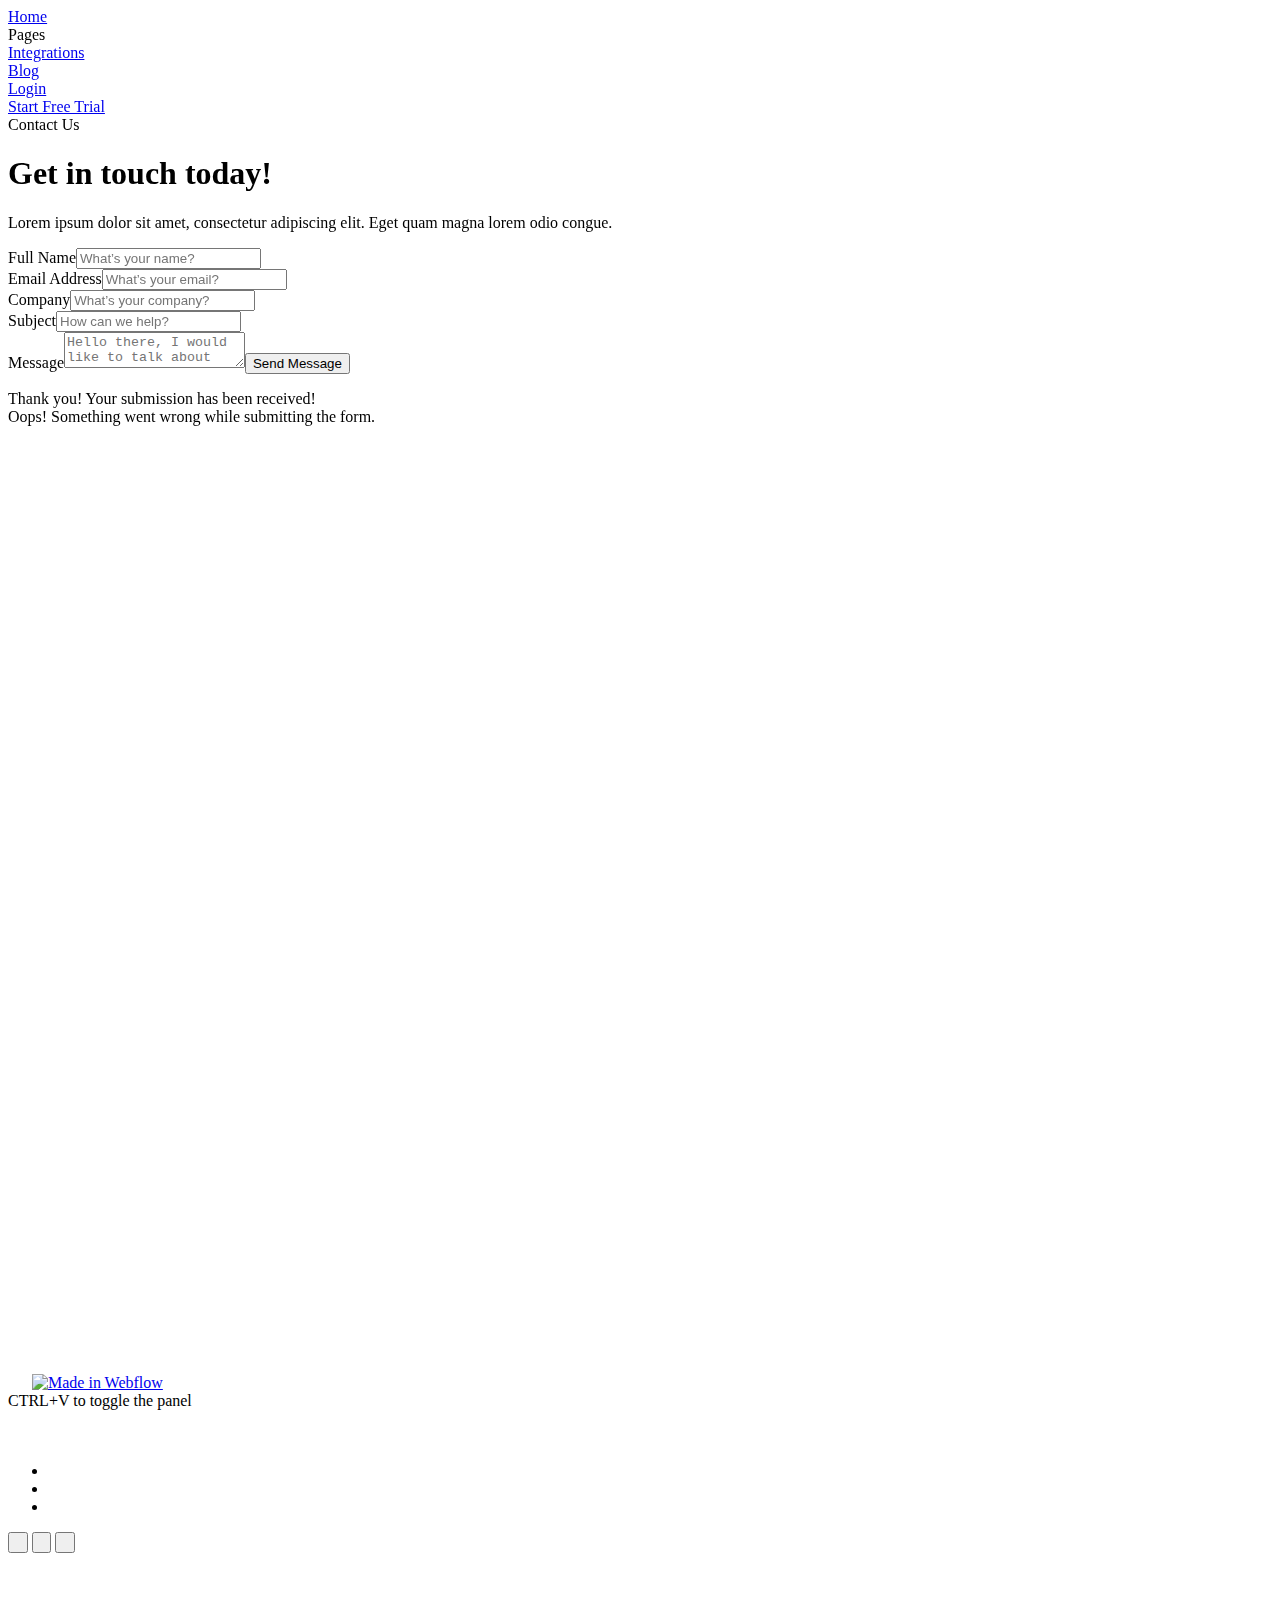
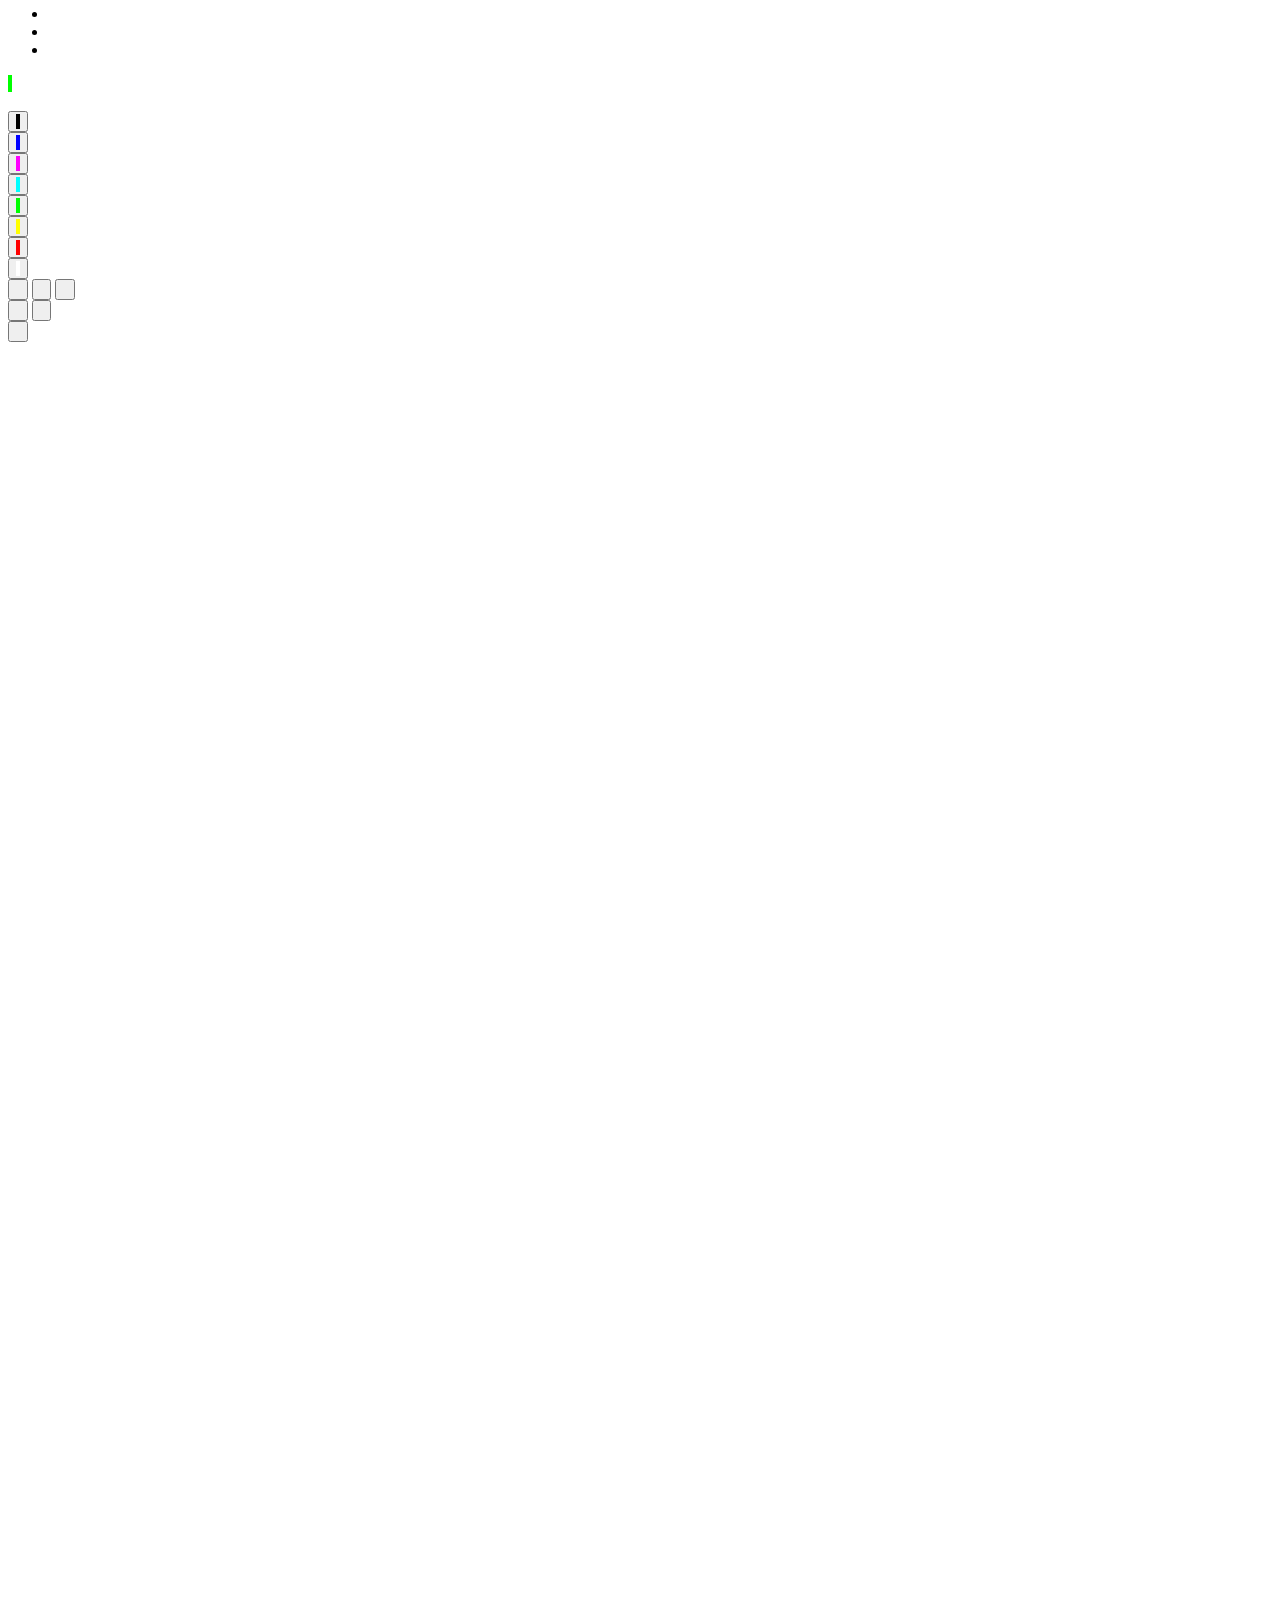
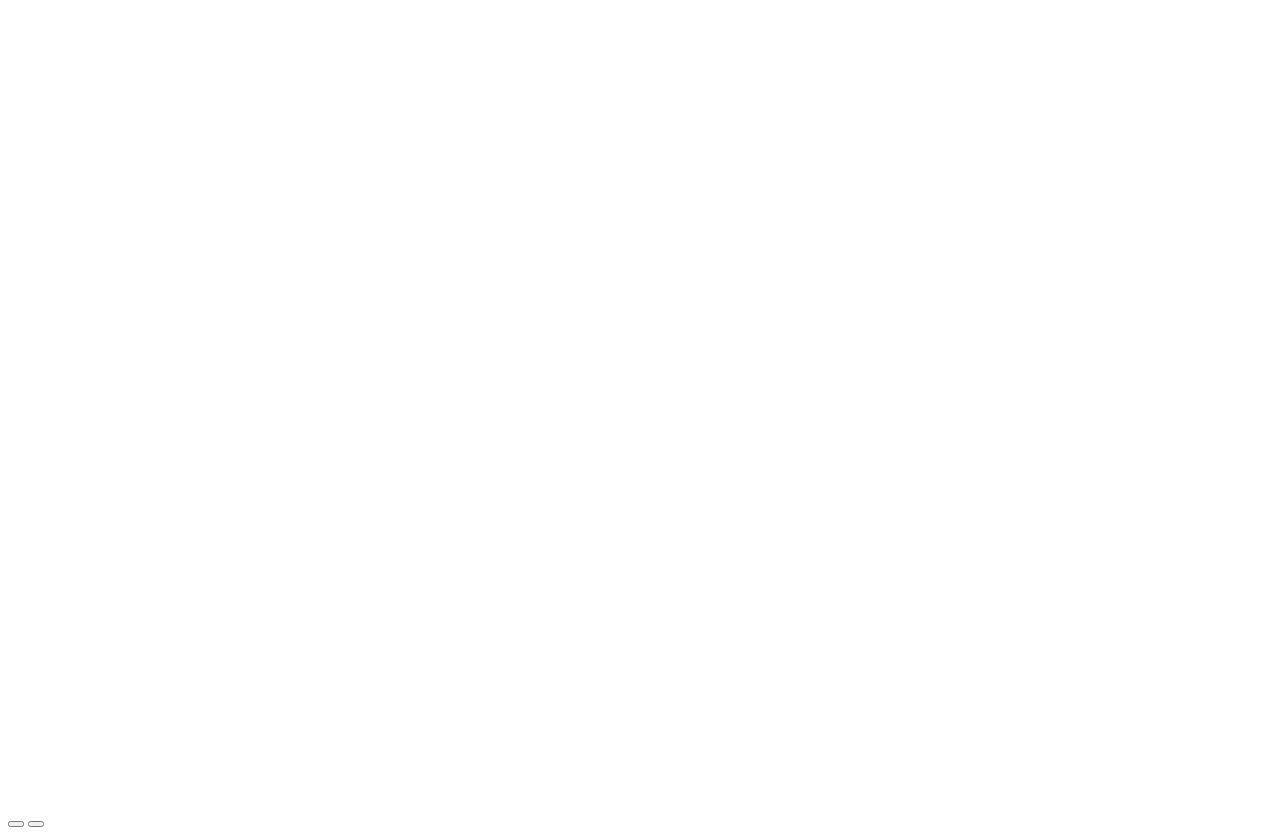
==== contact-us/index.html @ 1bd22afd "header" ====
<html data-wf-page="5ea0c696c6dcbc5d38d5459b" data-wf-site="5e5d826ae4a099004ef23f02" data-wf-status="1" class=" w-mod-js w-mod-ix">
    <head>
        <meta charset="utf-8">
        <title>Infrabase - Enterprise automation</title>
        <meta
            content="Discover Saasy, our Top Notch Webflow Template for SaaS companies and Tech Startups. Take your software company to the next level with a premium design Webflow Template."
            name="description">
        <meta
            content="https://uploads-ssl.webflow.com/5e5d826ae4a099004ef23f02/5e798cadc3821ad82a32e75a_Saasy%20Template%20-%20Featured%20Image.png"
            property="og:image">
        <meta
            content="https://uploads-ssl.webflow.com/5e5d826ae4a099004ef23f02/5e798cadc3821ad82a32e75a_Saasy%20Template%20-%20Featured%20Image.png"
            property="twitter:image">
        <meta content="width=device-width, initial-scale=1" name="viewport">
        <link href="https://uploads-ssl.webflow.com/5e5d826ae4a099004ef23f02/css/saasytemplate.webflow.e2930a70b.css"
            rel="stylesheet" type="text/css">
        <!--[if lt IE 9]><script src="https://cdnjs.cloudflare.com/ajax/libs/html5shiv/3.7.3/html5shiv.min.js" type="text/javascript"></script><![endif]-->
        <script
            type="text/javascript">!function (o, c) { var n = c.documentElement, t = " w-mod-"; n.className += t + "js", ("ontouchstart" in o || o.DocumentTouch && c instanceof DocumentTouch) && (n.className += t + "touch") }(window, document);</script>
        <link href="https://uploads-ssl.webflow.com/5e5d826ae4a099004ef23f02/5e669c6d254e796c9c20a554_sassy.png"
            rel="shortcut icon" type="image/x-icon">
        <link href="https://uploads-ssl.webflow.com/5e5d826ae4a099004ef23f02/5e669db04b0a8872fb58ca67_sassy.png"
            rel="apple-touch-icon">
    </head>
    <body class="nimbus-is-editor">
        <div class="page-wrapper">
            <div data-w-id="8200ee45-0078-7494-74e3-02a1881163f6" class="container-header-v2"
                style="opacity: 1; transform: translate3d(0px, 0px, 0px) scale3d(1, 1, 1) rotateX(0deg) rotateY(0deg) rotateZ(0deg) skew(0deg, 0deg); transform-style: preserve-3d;">
                <div data-collapse="medium" data-animation="default" data-duration="400"
                    data-w-id="8200ee45-0078-7494-74e3-02a1881163f7" role="banner" class="header w-nav">
                    <div class="w-layout-grid nav-grid"><a href="/" id="w-node-02a1881163f9-881163f6"
                            class="brand w-nav-brand"><img
                                src="https://uploads-ssl.webflow.com/5e5d826ae4a099004ef23f02/5e5ffe9c55adb957133d3426_saasy-logo.svg"
                                alt="" class="header-logo"></a>
                        <nav role="navigation" class="nav-menu-v2 w-nav-menu">
                            <div class="nav-left-links-v2"><a data-w-id="c605a1e2-8265-fc2e-e0df-b27dfb42f317" href="/"
                                    class="nav-link w-inline-block">
                                    <div>Home</div>
                                    <div class="underline-hover" style="width: 0%; opacity: 0;"></div>
                                </a>
                                <div data-hover="" data-delay="0" data-w-id="8200ee45-0078-7494-74e3-02a1881163ff"
                                    class="header-dropdown w-dropdown">
                                    <div class="header-dropdown-toggle w-dropdown-toggle" id="w-dropdown-toggle-0"
                                        aria-controls="w-dropdown-list-0" aria-haspopup="menu" aria-expanded="false"
                                        role="button" tabindex="0" style="outline: none;">
                                        <div>
                                            <div class="dropdown-text">Pages&nbsp;<span class="dropdown-icon"
                                                    style="transform: translate3d(0px, 0px, 0px) scale3d(1, 1, 1) rotateX(0deg) rotateY(0deg) rotateZ(0deg) skew(0deg, 0deg); transform-style: preserve-3d;"></span>
                                            </div>
                                            <div class="underline-hover" style="width: 0%; opacity: 0;"></div>
                                        </div>
                                    </div>
                                    <nav class="mega-menu-container w-dropdown-list" id="w-dropdown-list-0"
                                        aria-labelledby="w-dropdown-toggle-0" style="display: none; opacity: 0;">
                                        <div class="w-layout-grid mega-menu-grid">
                                            <div class="mega-menu-column-1">
                                                <h4 class="mega-menu-title">Pages</h4>
                                                <div class="mega-menu-wrapper">
                                                    <div class="mega-menu-links"><a href="/" class="mega-menu-link"
                                                            tabindex="0" style="outline: none;">Home v1</a><a
                                                            href="/home-v2" class="mega-menu-link" tabindex="0"
                                                            style="outline: none;">Home v2</a><a href="/about-us"
                                                            class="mega-menu-link" tabindex="0" style="outline: none;">About
                                                            Us</a><a href="/blog" class="mega-menu-link" tabindex="0"
                                                            style="outline: none;">Blog</a><a
                                                            href="https://saasytemplate.webflow.io/post/automate-reports-generation-with-saasy"
                                                            class="mega-menu-link" tabindex="0" style="outline: none;">Blog
                                                            Post</a></div>
                                                    <div class="mega-menu-links"><a href="/contact-us" aria-current="page"
                                                            class="mega-menu-link w--current" tabindex="0"
                                                            style="outline: none;">Contact</a><a href="/integrations"
                                                            class="mega-menu-link" tabindex="0"
                                                            style="outline: none;">Integrations</a><a
                                                            href="https://saasytemplate.webflow.io/integration/mailchimp"
                                                            class="mega-menu-link" tabindex="0"
                                                            style="outline: none;">Single Integration</a><a
                                                            href="https://saasytemplate.webflow.io/job/product-development-lead"
                                                            class="mega-menu-link" tabindex="0" style="outline: none;">Job
                                                            Post</a></div>
                                                </div>
                                            </div>
                                            <div class="mega-menu-column-2">
                                                <h4 class="mega-menu-title second">Utility Pages</h4>
                                                <div class="mega-menu-links"><a href="/styleguide" class="mega-menu-link"
                                                        tabindex="0" style="outline: none;">Styleguide</a><a
                                                        href="https://saasytemplate.webflow.io/404" class="mega-menu-link"
                                                        tabindex="0" style="outline: none;">404 Not Found</a><a
                                                        href="https://saasytemplate.webflow.io/401" class="mega-menu-link"
                                                        tabindex="0" style="outline: none;">Password Protected</a><a
                                                        href="/licenses" class="mega-menu-link" tabindex="0"
                                                        style="outline: none;">Licenses</a></div>
                                            </div>
                                        </div>
                                    </nav>
                                </div><a data-w-id="709615de-8094-5075-1591-95731de95024" href="/integrations"
                                    class="nav-link w-inline-block">
                                    <div>Integrations</div>
                                    <div class="underline-hover" style="width: 0%; opacity: 0;"></div>
                                </a><a data-w-id="6919f1c2-ddd0-7b06-91d1-17453c011d61" href="/blog"
                                    class="nav-link w-inline-block">
                                    <div>Blog</div>
                                    <div class="underline-hover" style="width: 0%; opacity: 0;"></div>
                                </a>
                            </div>
                            <div class="nav-right-buttons-v2"><a data-w-id="88250759-0409-8288-749a-b8b6fc9fd40e"
                                    href="https://saasytemplate.webflow.io/401" class="nav-link login w-inline-block">
                                    <div>Login</div>
                                    <div class="underline-hover" style="width: 0%; opacity: 0;"></div>
                                </a>
                                <div class="button-wrapper-v2"><a href="/contact-us" aria-current="page"
                                        class="primary-button hero w-button w--current">Start Free Trial</a></div>
                            </div>
                        </nav>
                        <div id="w-node-02a188116463-881163f6" class="menu-button w-nav-button">
                            <div class="menu-burger-icon">
                                <div class="menu-icon-top-line"></div>
                                <div class="menu-icon-middle-line"></div>
                                <div class="menu-icon-bottom-line"></div>
                            </div>
                        </div>
                    </div>
                    <div class="w-nav-overlay" data-wf-ignore=""></div>
                </div>
            </div>
            <div class="section single-pages contact-us">
                <div data-w-id="2396a93f-3938-27e4-bb5d-c4e6abb878cd"
                    style="opacity: 1; transform: translate3d(0px, 0px, 0px) scale3d(1, 1, 1) rotateX(0deg) rotateY(0deg) rotateZ(0deg) skew(0deg, 0deg); transform-style: preserve-3d;"
                    class="container-medium-600px text-align-center">
                    <div class="subtitle">Contact Us</div>
                    <h1 class="typography-size-2 mg-bottom-14px">Get in touch today!</h1>
                    <p>Lorem ipsum dolor sit amet, consectetur adipiscing elit. Eget quam magna lorem odio congue.</p>
                </div>
                <div class="container-medium-880px">
                    <div data-w-id="3e0a1f0b-419f-7319-714a-e1b202885e44"
                        style="opacity: 1; transform: translate3d(0px, 0px, 0px) scale3d(1, 1, 1) rotateX(0deg) rotateY(0deg) rotateZ(0deg) skew(0deg, 0deg); transform-style: preserve-3d;"
                        class="contact-us-form">
                        <div class="success-message-content w-form">
                            <form id="email-form" name="email-form" data-name="Email Form">
                                <div class="w-layout-grid contact-us-form-grid">
                                    <div class="form-input-wrapper"><label for="name" class="label">Full Name</label><input
                                            type="text" class="input mg-bottom-0px w-input" maxlength="256" name="name"
                                            data-name="Name" placeholder="What’s your name?" id="name" required=""></div>
                                    <div class="form-input-wrapper"><label for="email" class="label">Email
                                            Address</label><input type="email" class="input mg-bottom-0px w-input"
                                            maxlength="256" name="email" data-name="Email" placeholder="What’s your email?"
                                            id="email" required=""></div>
                                    <div class="form-input-wrapper"><label for="Company" class="label">Company</label><input
                                            type="text" class="input mg-bottom-0px w-input" maxlength="256" name="Company"
                                            data-name="Company" placeholder="What’s your company?" id="company"></div>
                                    <div class="form-input-wrapper"><label for="Topic-2" class="label">Subject</label><input
                                            type="text" class="input mg-bottom-0px w-input" maxlength="256" name="Topic"
                                            data-name="Topic" placeholder="How can we help?" id="topic"></div>
                                </div><label for="Message" class="label">Message</label><textarea
                                    placeholder="Hello there, I would like to talk about how to..." maxlength="5000"
                                    id="message" name="Message" data-name="Message"
                                    class="text-area w-input"></textarea><input type="submit" value="Send Message"
                                    data-wait="Please wait..." class="primary-button w-button">
                            </form>
                            <div class="success-message-content w-form-done"><img
                                    src="https://uploads-ssl.webflow.com/5e5d826ae4a099004ef23f02/5e9f7386b33181f2629cede2_newsletter-image-saasy-template.svg"
                                    alt="">
                                <div class="success-message-text">Thank you! Your submission has been received!</div>
                            </div>
                            <div class="error-message-content w-form-fail">
                                <div class="error-message-text">Oops! Something went wrong while submitting the form.</div>
                            </div>
                        </div>
                    </div>
                </div>
                <div data-w-id="cab66f88-0aba-7a42-9c11-b4651bc9a1a1" style="opacity: 0;"
                    class="container-small-550px text-align-center">
                    <h2 class="sidebar-title mg-bottom-8px">Want to reach out directly?</h2>
                    <p>Lorem ipsum dolor sit amet, consectetur adipiscing elit, sed do eiusmod tempor.</p>
                </div>
                <div class="container-medium-880px text-align-center">
                    <div class="w-layout-grid contact-us-box-grid">
                        <div data-w-id="02d55bb3-a663-df74-a3cc-1605bee346e7" style="opacity: 0;"><a
                                href="mailto:contact@saasy.com" class="contact-us-box w-inline-block">
                                <div class="contact-us-box-wrapper"><img
                                        src="https://uploads-ssl.webflow.com/5e5d826ae4a099004ef23f02/5ea0d26af1271e78431fe660_contact-us-icon-01-saasy-template.svg"
                                        alt="" class="contact-us-box-icon">
                                    <div class="contact-us-box-content">
                                        <div class="contact-us-box-title">Send us a email</div>
                                        <p>contact@saasy.com</p>
                                    </div>
                                </div>
                            </a></div>
                        <div data-w-id="14bce2c0-00c6-f0d9-3246-61e339461919" style="opacity: 0;"><a href="tel:4152012119"
                                class="contact-us-box w-inline-block">
                                <div class="contact-us-box-wrapper"><img
                                        src="https://uploads-ssl.webflow.com/5e5d826ae4a099004ef23f02/5ea0d2986a5493f15453e546_contact-us-icon-02-saasy-template.svg"
                                        alt="" class="contact-us-box-icon">
                                    <div class="contact-us-box-content">
                                        <div class="contact-us-box-title">Give us a call</div>
                                        <p>415-201-2119</p>
                                    </div>
                                </div>
                            </a></div>
                    </div>
                </div>
            </div>
            <footer id="footer" class="footer">
                <div class="container-large-1264px">
                    <div class="w-layout-grid footer-container">
                        <div data-w-id="fb7cf863-b8ef-546f-9773-e44f0b86e8f6" class="footer-column" style="opacity: 0;">
                            <h2 class="footer-heading">Pages</h2>
                            <div class="footer-menu-wrapper">
                                <ul role="list" class="list-menu w-list-unstyled">
                                    <li><a href="/" class="footer-link">Home v1</a></li>
                                    <li><a href="/home-v2" class="footer-link">Home v2</a></li>
                                    <li><a href="/about-us" class="footer-link">About Us</a></li>
                                    <li><a href="/blog" class="footer-link">Blog</a></li>
                                    <li><a href="https://saasytemplate.webflow.io/post/automate-reports-generation-with-saasy"
                                            class="footer-link">Blog Post</a></li>
                                </ul>
                                <ul role="list" class="list-menu w-list-unstyled">
                                    <li><a href="/contact-us" aria-current="page" class="footer-link w--current">Contact</a>
                                    </li>
                                    <li><a href="/integrations" class="footer-link">Integrations</a></li>
                                    <li><a href="https://saasytemplate.webflow.io/integration/mailchimp"
                                            class="footer-link">Single Integration</a></li>
                                    <li><a href="https://saasytemplate.webflow.io/job/product-development-lead"
                                            class="footer-link">Job Post</a></li>
                                </ul>
                            </div>
                        </div>
                        <div data-w-id="49572dba-614e-43be-fa30-ffa2ea4473ac" class="footer-column" style="opacity: 0;">
                            <h2 class="footer-heading">Utility Pages</h2>
                            <div class="footer-menu-wrapper">
                                <ul role="list" class="list-menu w-list-unstyled">
                                    <li><a href="https://saasytemplate.webflow.io/401" class="footer-link">Password
                                            Protected</a></li>
                                    <li><a href="https://saasytemplate.webflow.io/404" class="footer-link">404 Not Found</a>
                                    </li>
                                    <li><a href="/styleguide" class="footer-link">Style Guide</a></li>
                                    <li><a href="/licenses" class="footer-link">Licenses</a></li>
                                </ul>
                            </div>
                        </div>
                        <div data-w-id="b7989b40-73d5-2831-f46c-522d4cc35e6f" class="footer-column" style="opacity: 0;">
                            <h2 class="footer-heading">Contact</h2>
                            <div class="footer-menu-wrapper">
                                <ul role="list" class="w-list-unstyled">
                                    <li class="contact-list"><img
                                            src="https://uploads-ssl.webflow.com/5e5d826ae4a099004ef23f02/5e6677a37f289e0c10b1ed46_contact-icon-footer-saasy-template.svg"
                                            alt="" class="footer-icons"><a href="mailto:contact@saasy.com"
                                            class="footer-link">contact@saasy.com</a></li>
                                    <li class="contact-list"><img
                                            src="https://uploads-ssl.webflow.com/5e5d826ae4a099004ef23f02/5e6677a39703b419a4a001ad_phone-icon-footer-saasy-template.svg"
                                            alt="" class="footer-icons"><a href="tel:4152012194"
                                            class="footer-link">415-201-2194</a></li>
                                    <li class="contact-list"><img
                                            src="https://uploads-ssl.webflow.com/5e5d826ae4a099004ef23f02/5e667837f63b776243526b31_address-icon-footer-saasy-template.svg"
                                            alt="" class="footer-icons pin">
                                        <address class="address-wrapper">
                                            <div>3101 Park Blvd, Palo Alto, CA 94306, United States</div>
                                        </address>
                                    </li>
                                </ul>
                            </div>
                        </div>
                        <div data-w-id="a0d96c38-c419-a095-5919-71c11c72fb3f" class="footer-column" style="opacity: 0;">
                            <h2 class="footer-heading">Social Media</h2>
                            <p class="paragraph-sm-footer">Follow us to stay tuned about our latest features and releases
                            </p>
                            <div class="footer-menu-wrapper">
                                <ul role="list" class="w-list-unstyled">
                                    <li class="social-list"><img
                                            src="https://uploads-ssl.webflow.com/5e5d826ae4a099004ef23f02/5eaa40e6be49fe39bbf2a34c_facebook-icon-saasy.svg"
                                            alt="" class="footer-icons"><a href="https://facebook.com"
                                            class="footer-link">Facebook</a></li>
                                    <li class="social-list"><img
                                            src="https://uploads-ssl.webflow.com/5e5d826ae4a099004ef23f02/5eaa40e67ba12627f1867dff_twitter-icon-saasy.svg"
                                            alt="" class="footer-icons"><a href="https://twitter.com"
                                            class="footer-link">Twitter</a></li>
                                    <li class="social-list"><img
                                            src="https://uploads-ssl.webflow.com/5e5d826ae4a099004ef23f02/5eaa40e65bf2472b70688913_instagram-icon-saasy.svg"
                                            alt="" class="footer-icons"><a href="https://instagram.com"
                                            class="footer-link">Instagram</a></li>
                                    <li class="social-list"><img
                                            src="https://uploads-ssl.webflow.com/5e5d826ae4a099004ef23f02/5eaa40e728b2bec2717bb1e3_instagram-icon-saasy-1.svg"
                                            alt="" class="footer-icons"><a href="https://linkedin.com"
                                            class="footer-link">LinkedIn</a></li>
                                </ul>
                            </div>
                        </div>
                    </div>
                    <div class="line width-100"></div>
                    <div data-w-id="6d60b9f3-965f-eb37-27f8-8bddc2d19d09" class="footer-fine-print" style="opacity: 0;"><a
                            href="/" class="w-inline-block"><img
                                src="https://uploads-ssl.webflow.com/5e5d826ae4a099004ef23f02/5e5ffe9c55adb957133d3426_saasy-logo.svg"
                                alt="" class="logo-footer"></a>
                        <div data-w-id="1e5dc2a1-00b1-1806-e099-705743faad58" style="opacity: 0;">© Copyright 2020 Saasy -
                            Designed by <a href="https://brixtemplates.com/" class="paragraph-link">BRIX&nbsp;Templates</a>
                            - Powered by <a href="https://webflow.com/" class="paragraph-link">Webflow</a> - <a
                                href="/licenses">Licenses</a></div>
                    </div>
                </div>
            </footer>
        </div>
        <script src="https://d3e54v103j8qbb.cloudfront.net/js/jquery-3.4.1.min.220afd743d.js?site=5e5d826ae4a099004ef23f02"
            type="text/javascript" integrity="sha256-CSXorXvZcTkaix6Yvo6HppcZGetbYMGWSFlBw8HfCJo="
            crossorigin="anonymous"></script>
        <script src="https://uploads-ssl.webflow.com/5e5d826ae4a099004ef23f02/js/webflow.22d28d786.js"
            type="text/javascript"></script>
        <!--[if lte IE 9]><script src="//cdnjs.cloudflare.com/ajax/libs/placeholders/3.0.2/placeholders.min.js"></script><![endif]-->
        <a class="w-webflow-badge" href="https://webflow.com?utm_campaign=brandjs"><img
                src="https://d3e54v103j8qbb.cloudfront.net/img/webflow-badge-icon.f67cd735e3.svg" alt=""
                style="margin-right: 8px; width: 16px;"><img
                src="https://d1otoma47x30pg.cloudfront.net/img/webflow-badge-text.6faa6a38cd.svg" alt="Made in Webflow"></a>
        <div class="nsc-panel nsc-panel-compact nsc-hide">
            <div class="nsc-panel-move"></div>
            <div class="nsc-panel-tooltip">
                <div class="nsc-panel-tooltip-layout" layout="row" layout-align="start center">CTRL+V to toggle the panel
                </div>
            </div>

            <div class="nsc-panel-layout" flex="" layout="row" layout-align="start center">
                <div class="nsc-panel-groups" flex="" layout="row" layout-align="start start">

                    <!-- group -->
                    <div class="nsc-panel-group" flex="none" layout="row" layout-align="start start">
                        <div class="nsc-panel-button separated active">
                            <div class="nsc-panel-select" flex="" layout="row">
                                <div class="nsc-panel-text nsc-noselect" flex="" layout="row" layout-align="center center">
                                    <span class="nsc-icon nsc-icon-cursor-normal" data-i18n="videoPanelSimpleCursor"
                                        data-event="nimbus-editor-active-tools" data-event-param="cursorRing">&nbsp;</span>
                                </div>
                                <div class="nsc-panel-trigger">
                                    <span class="nsc-icon nsc-icon-arrow">&nbsp;</span>
                                </div>
                            </div>
                            <div class="nsc-panel-dropdown to-top">
                                <ul flex="" layout="row" layout-align="start center">
                                    <li class="nsc-panel-dropdown-icon" flex="" layout="row" layout-align="start center">
                                        <span class="nsc-icon nsc-icon-cursor-shade" data-i18n="videoPanelFocusMouse"
                                            data-event="nimbus-editor-active-tools"
                                            data-event-param="cursorShadow">&nbsp;</span>
                                    </li>
                                    <li class="nsc-panel-dropdown-icon" flex="" layout="row" layout-align="start center">
                                        <span class="nsc-icon nsc-icon-cursor-circle" data-i18n="videoPanelAnimatedCursor"
                                            data-event="nimbus-editor-active-tools"
                                            data-event-param="cursorRing">&nbsp;</span>
                                    </li>
                                    <!--<li class="nsc-panel-dropdown-icon " flex layout="row" layout-align="start center">-->
                                    <!--<span class="nsc-icon nsc-icon-cursor-tail"></span>-->
                                    <!--</li>-->
                                    <!--<li class="nsc-panel-dropdown-icon " flex layout="row" layout-align="start center">-->
                                    <!--<span class="nsc-icon nsc-icon-cursor-long"></span>-->
                                    <!--</li>-->
                                    <li class="nsc-panel-dropdown-icon" flex="" layout="row" layout-align="start center">
                                        <span class="nsc-icon nsc-icon-cursor-normal" data-i18n="videoPanelSimpleCursor"
                                            data-event="nimbus-editor-active-tools"
                                            data-event-param="cursorDefault">&nbsp;</span>
                                    </li>
                                    <!--<li class="nsc-panel-dropdown-icon" flex layout="row" layout-align="start center">-->
                                    <!--<span class="nsc-icon nsc-icon-cursor-none" data-event="nimbus-editor-active-tools" data-event-param="cursorNone"></span>-->
                                    <!--</li>-->
                                </ul>
                            </div>
                        </div>
                    </div>
                    <!-- /group -->

                    <!-- group -->
                    <div class="nsc-panel-group" flex="none" layout="row" layout-align="start start">
                        <button class="nsc-panel-button" type="button">
                            <span class="nsc-icon nsc-icon-pen" data-i18n="videoPanelPen"
                                data-event="nimbus-editor-active-tools" data-event-param="pen">&nbsp;</span>
                        </button>
                        <button class="nsc-panel-button" type="button">
                            <span class="nsc-icon nsc-icon-arrow-line" data-i18n="videoPanelArrow"
                                data-event="nimbus-editor-active-tools" data-event-param="arrow">&nbsp;</span>
                        </button>
                        <button class="nsc-panel-button" type="button">
                            <span class="nsc-icon nsc-icon-square" data-i18n="videoPanelSquare"
                                data-event="nimbus-editor-active-tools" data-event-param="square">&nbsp;</span>
                        </button>
                        <div class="nsc-panel-button separated">
                            <div class="nsc-panel-select" flex="" layout="row">
                                <div class="nsc-panel-text nsc-noselect" flex="" layout="row" layout-align="center center">
                                    <span class="nsc-icon nsc-icon-attention" data-i18n="videoPanelMark"
                                        data-event="nimbus-editor-active-tools" data-event-param="notifRed">&nbsp;</span>
                                </div>
                                <div class="nsc-panel-trigger">
                                    <span class="nsc-icon nsc-icon-arrow">&nbsp;</span>
                                </div>
                            </div>
                            <div class="nsc-panel-dropdown to-top">
                                <ul flex="" layout="row" layout-align="start center">
                                    <li class="nsc-panel-dropdown-icon" flex="" layout="row" layout-align="start center">
                                        <span class="nsc-icon nsc-icon-attention" data-i18n="videoPanelMark"
                                            data-event="nimbus-editor-active-tools"
                                            data-event-param="notifRed">&nbsp;</span>
                                    </li>
                                    <li class="nsc-panel-dropdown-icon" flex="" layout="row" layout-align="start center">
                                        <span class="nsc-icon nsc-icon-question" data-i18n="videoPanelQuestion"
                                            data-event="nimbus-editor-active-tools"
                                            data-event-param="notifBlue">&nbsp;</span>
                                    </li>
                                    <li class="nsc-panel-dropdown-icon" flex="" layout="row" layout-align="start center">
                                        <span class="nsc-icon nsc-icon-done" data-i18n="videoPanelCheckmark"
                                            data-event="nimbus-editor-active-tools"
                                            data-event-param="notifGreen">&nbsp;</span>
                                    </li>
                                </ul>
                            </div>
                        </div>
                        <div class="nsc-panel-button assembled">
                            <div class="nsc-panel-select" flex="" layout="row">
                                <div class="nsc-panel-text nsc-noselect" flex="" layout="row" layout-align="center center">
                                    <span class="nsc-icon nsc-icon-fill-none nsc-panel-icon-fill">
                                        <span class="nsc-panel-icon-fill-inner" id="nsc_panel_button_colors"
                                            style="background:#00FF00;" data-event="nimbus-editor-active-color"
                                            data-event-param="#00FF00">&nbsp;</span>
                                    </span>
                                </div>
                                <div class="nsc-panel-trigger">
                                    <span class="nsc-icon nsc-icon-arrow">&nbsp;</span>
                                </div>
                            </div>
                            <div class="nsc-panel-dropdown">
                                <div class="nsc-panel-drop-area">
                                    <div class="nsc-panel-colors">

                                        <!-- picked -->
                                        <div class="nsc-colors-picked">
                                            <div class="nsc-colors-picked-layout" flex="" layout="row"
                                                layout-align="start start" layout-wrap="">
                                                <div class="nsc-colors-picked-item">
                                                    <button class="nsc-colors-picked-button" type="button"
                                                        data-event="nimbus-editor-active-color" data-event-param="#000000">
                                                        <span class="nsc-colors-picked-button-inner"
                                                            style="background: #000000;">&nbsp;</span>
                                                    </button>
                                                </div>
                                                <div class="nsc-colors-picked-item">
                                                    <button class="nsc-colors-picked-button" type="button"
                                                        data-event="nimbus-editor-active-color" data-event-param="#0000FF">
                                                        <span class="nsc-colors-picked-button-inner"
                                                            style="background: #0000FF;">&nbsp;</span>
                                                    </button>
                                                </div>
                                                <div class="nsc-colors-picked-item">
                                                    <button class="nsc-colors-picked-button" type="button"
                                                        data-event="nimbus-editor-active-color" data-event-param="#FF00FF">
                                                        <span class="nsc-colors-picked-button-inner"
                                                            style="background: #FF00FF;">&nbsp;</span>
                                                    </button>
                                                </div>
                                                <div class="nsc-colors-picked-item">
                                                    <button class="nsc-colors-picked-button" type="button"
                                                        data-event="nimbus-editor-active-color" data-event-param="#00FFFF">
                                                        <span class="nsc-colors-picked-button-inner"
                                                            style="background: #00FFFF;">&nbsp;</span>
                                                    </button>
                                                </div>
                                                <div class="nsc-colors-picked-item">
                                                    <button class="nsc-colors-picked-button" type="button"
                                                        data-event="nimbus-editor-active-color" data-event-param="#00FF00">
                                                        <span class="nsc-colors-picked-button-inner"
                                                            style="background: #00FF00;">&nbsp;</span>
                                                    </button>
                                                </div>
                                                <div class="nsc-colors-picked-item">
                                                    <button class="nsc-colors-picked-button" type="button"
                                                        data-event="nimbus-editor-active-color" data-event-param="#FFFF00">
                                                        <span class="nsc-colors-picked-button-inner"
                                                            style="background: #FFFF00;">&nbsp;</span>
                                                    </button>
                                                </div>
                                                <div class="nsc-colors-picked-item">
                                                    <button class="nsc-colors-picked-button" type="button"
                                                        data-event="nimbus-editor-active-color" data-event-param="#FF0000">
                                                        <span class="nsc-colors-picked-button-inner"
                                                            style="background: #FF0000;">&nbsp;</span>
                                                    </button>
                                                </div>
                                                <div class="nsc-colors-picked-item">
                                                    <button class="nsc-colors-picked-button" type="button"
                                                        data-event="nimbus-editor-active-color" data-event-param="#FFFFFF">
                                                        <span class="nsc-colors-picked-button-inner"
                                                            style="background: #FFFFFF;">&nbsp;</span>
                                                    </button>
                                                </div>
                                                <!--<div class="nsc-colors-picked-item">-->
                                                <!--<button class="nsc-colors-picked-button custom" type="button"> -->
                                                <!--<i class="nsc-icon ic-color-custom"></i> -->
                                                <!--</button>-->
                                                <!--</div>-->
                                            </div>
                                        </div>
                                        <!-- /picked -->
                                    </div>
                                </div>
                            </div>
                        </div>
                    </div>
                    <!-- /group -->

                    <!-- group -->
                    <div class="nsc-panel-group" flex="none" layout="row" layout-align="start start">
                        <button class="nsc-panel-button nsc-hide" type="button">
                            <span class="nsc-icon nsc-icon-eraser" data-i18n="videoPanelClear"
                                data-event="nimbus-editor-active-tools" data-event-param="clear">&nbsp;</span>
                        </button>
                        <button class="nsc-panel-button" type="button">
                            <span class="nsc-icon nsc-icon-eraser-all" data-i18n="videoPanelClearAll"
                                data-event="nimbus-editor-active-tools" data-event-param="clearAll">&nbsp;</span>
                        </button>
                        <button class="nsc-panel-button" type="button">
                            <span class="nsc-icon nsc-icon-webcam" data-i18n="videoPanelCamera"
                                id="nimbus_web_camera_toggle">&nbsp;</span>
                        </button>
                    </div>
                    <!-- /group -->
                </div>

                <div class="nsc-panel-actions" flex="none" layout="row" layout-align="start center">
                    <button class="nsc-panel-button big" type="button" id="nsc_panel_button_play" style="display: none;">
                        <span class="nsc-icon nsc-icon-play">&nbsp;</span>
                    </button>
                    <button class="nsc-panel-button big" type="button" id="nsc_panel_button_pause">
                        <span class="nsc-icon nsc-icon-pause">&nbsp;</span>
                    </button>
                    <button class="nsc-panel-button big" type="button" id="nsc_panel_button_stop">
                        <span class="nsc-icon nsc-icon-stop">&nbsp;</span>
                    </button>
                </div>

                <!-- panel togglers -->
                <div class="nsc-panel-togglers" layout="row" layout-align="start center" flex="none">
                    <button class="nsc-panel-toggle-button" type="button">
                        <span class="nsc-icon nsc-icon-panel-close" data-i18n="videoPanelHideShowPanel">&nbsp;</span>
                    </button>
                </div>
                <!-- /panel togglers -->

            </div>
        </div>
        <div class="nsc-video-editor nsc-hide events" style="width: 1263px; height: 2068px;"><canvas width="1263"
                height="2068"
                style="width: 1263px; height: 2068px; position: absolute; top: 0px; left: 0px; z-index: 0;"></canvas><canvas
                width="1263" height="2068"
                style="width: 1263px; height: 2068px; position: absolute; top: 0px; left: 0px; z-index: 1;"></canvas><canvas
                width="1263" height="2068"
                style="width: 1263px; height: 2068px; position: absolute; top: 0px; left: 0px; z-index: 2;"></canvas></div>
        <div class="nsc-content-camera nsc-hide">
            <div class="nsc-content-camera-buttons" flex="none" layout="row" layout-align="start start">
                <button class="nsc-content-camera-button" type="button" id="nsc_video_camera_collapse"
                    style="display: none">
                    <span class="nsc-icon nsc-icon-panel-collapse"></span>
                </button>
                <button class="nsc-content-camera-button" type="button" id="nsc_video_camera_expand">
                    <span class="nsc-icon nsc-icon-panel-expand"></span>
                </button>
                <button class="nsc-content-camera-button" type="button" id="nsc_video_camera_close">
                    <span class="nsc-icon nsc-icon-panel-close"></span>
                </button>
            </div>
            <div class="nsc-content-camera-container">
                <div class="nsc-content-camera-shadow"></div>
            </div>
        </div>
    </body>
</html>
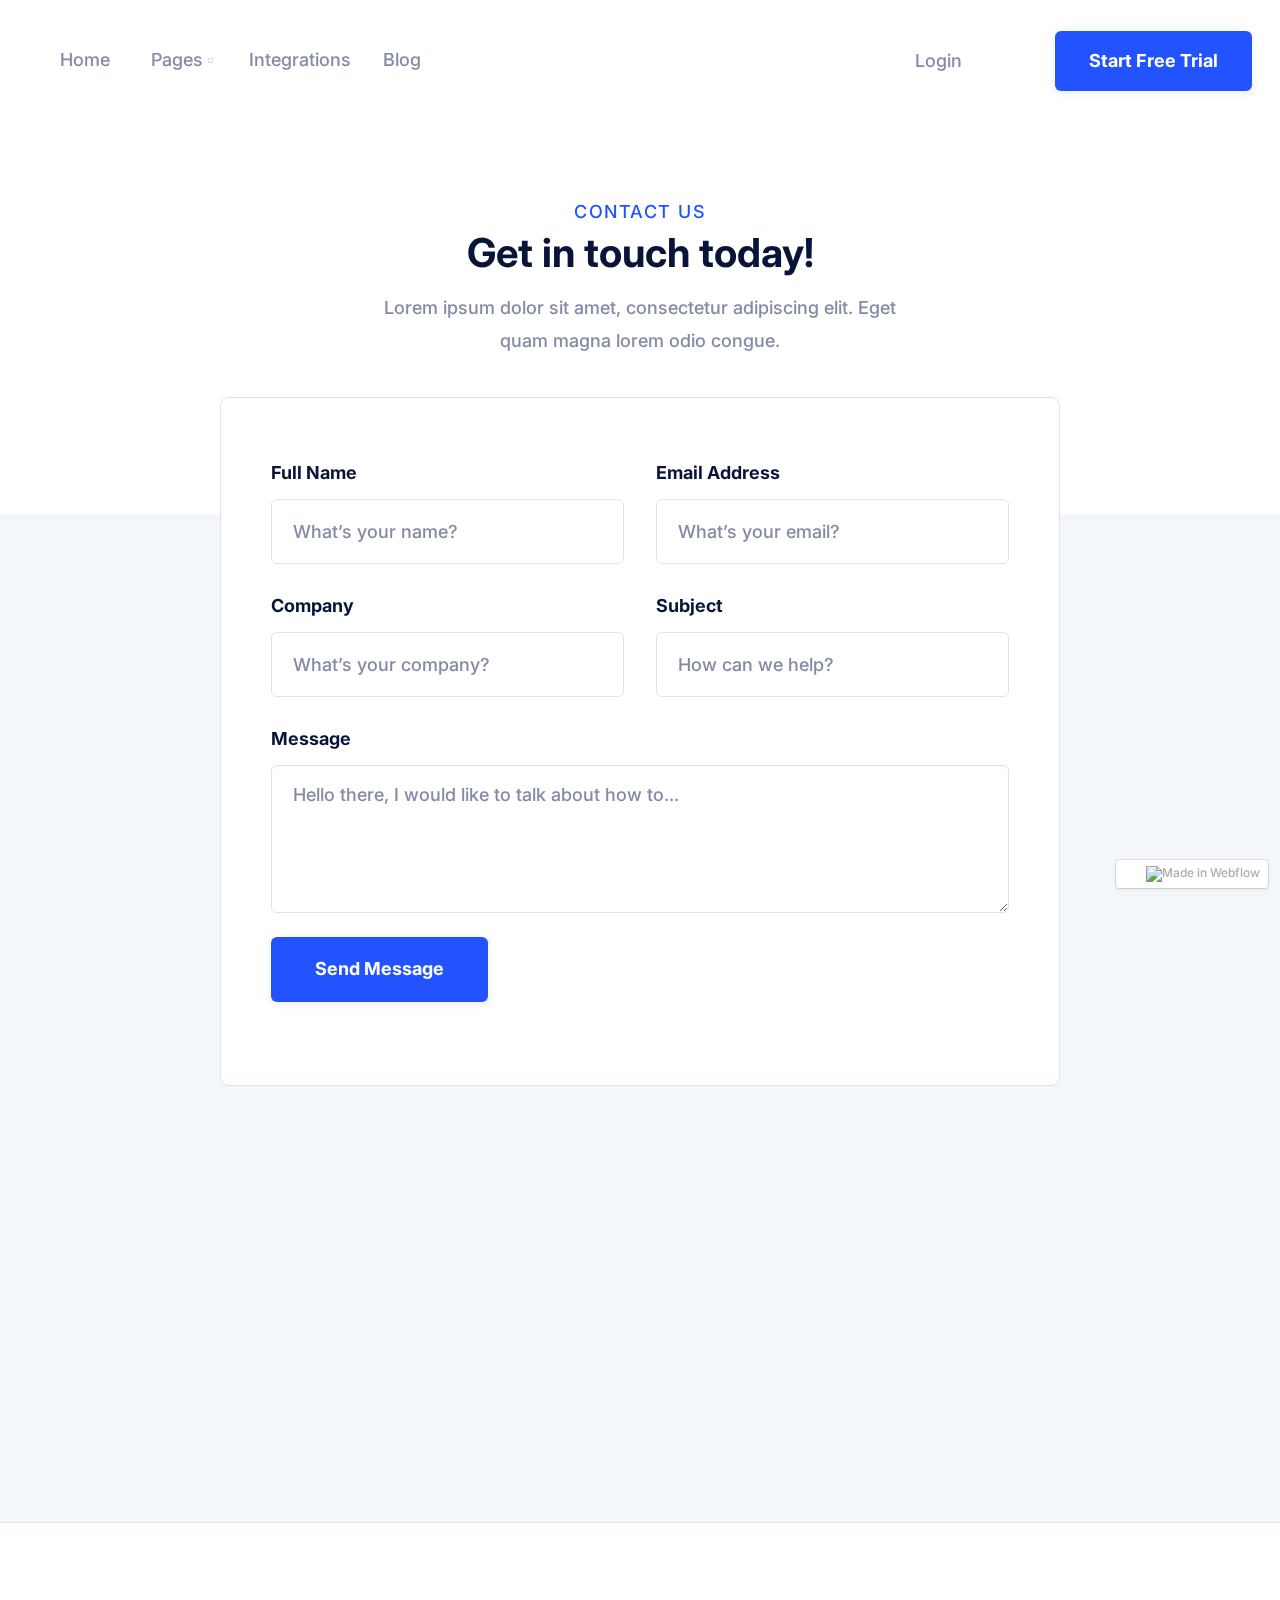
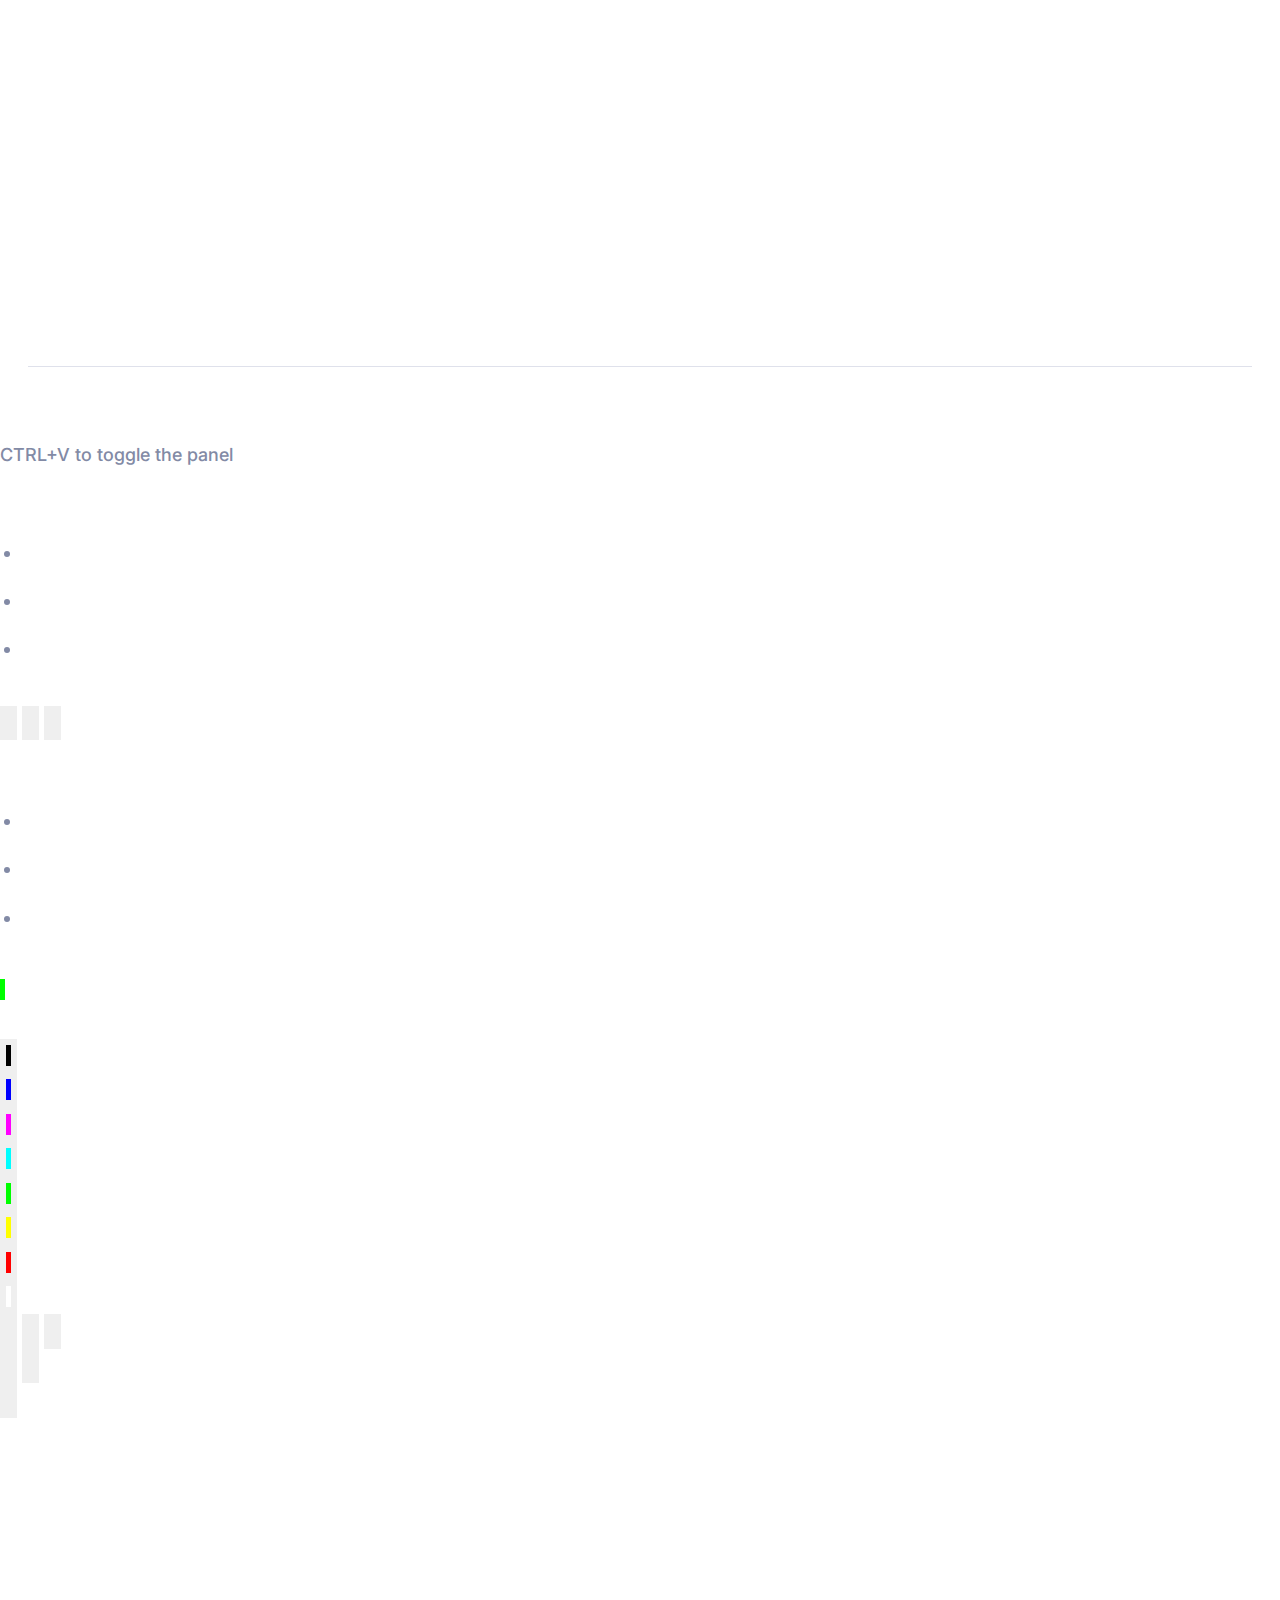
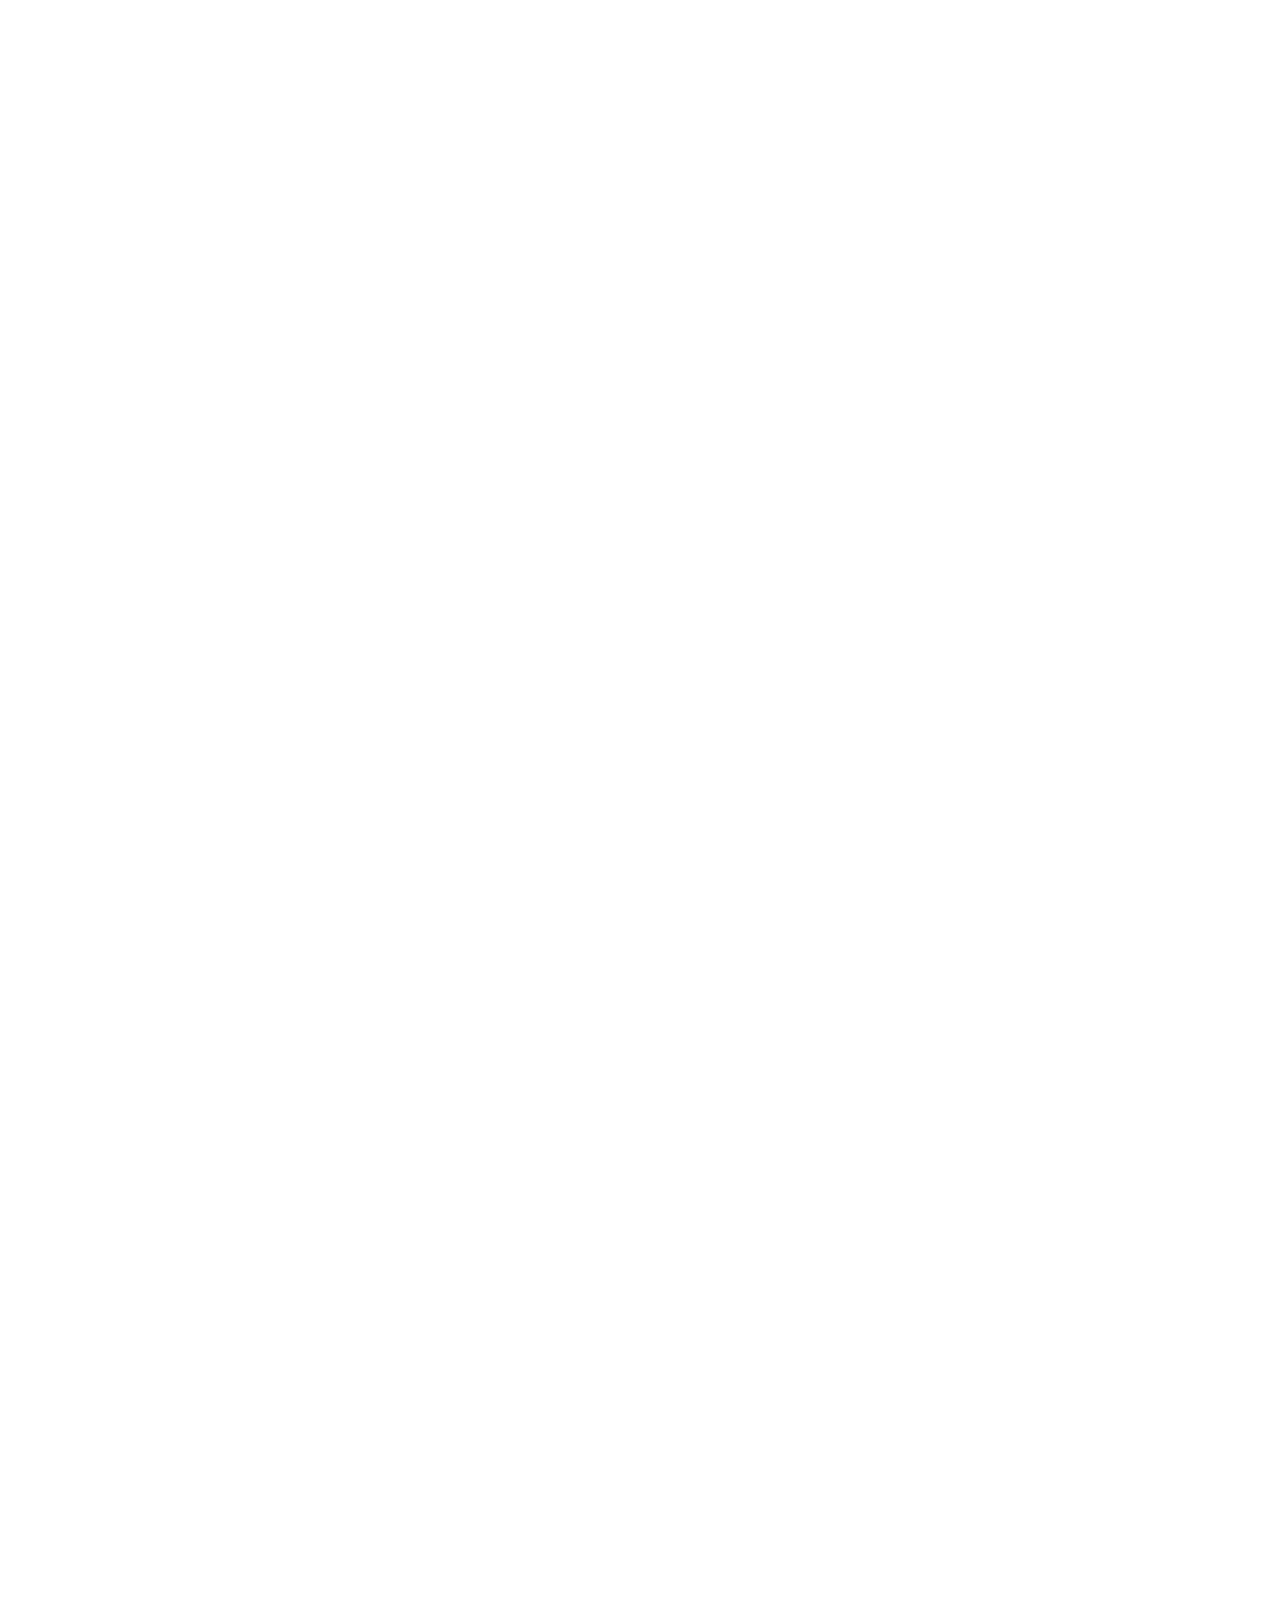
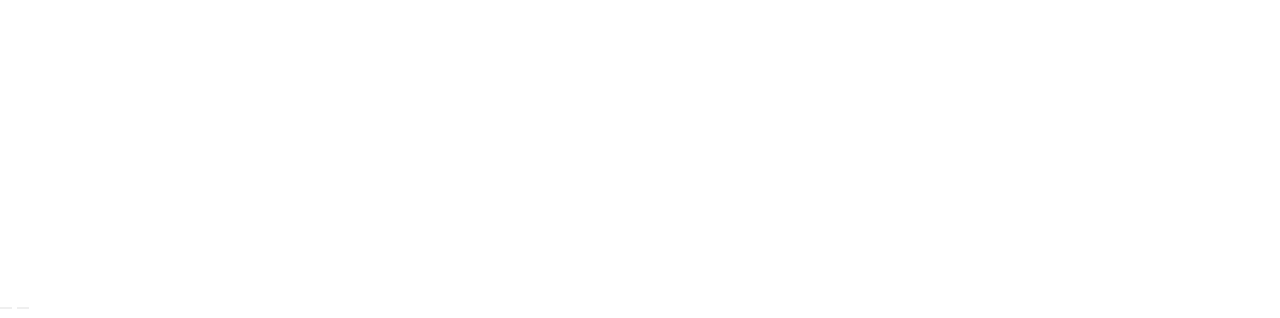
==== commit d32e5758: "contact head" ====
--- a/contact-us/index.html
+++ b/contact-us/index.html
@@ -1,26 +1,17 @@
 <html data-wf-page="5ea0c696c6dcbc5d38d5459b" data-wf-site="5e5d826ae4a099004ef23f02" data-wf-status="1" class=" w-mod-js w-mod-ix">
     <head>
         <meta charset="utf-8">
-        <title>Infrabase - Enterprise automation</title>
-        <meta
-            content="Discover Saasy, our Top Notch Webflow Template for SaaS companies and Tech Startups. Take your software company to the next level with a premium design Webflow Template."
-            name="description">
-        <meta
-            content="https://uploads-ssl.webflow.com/5e5d826ae4a099004ef23f02/5e798cadc3821ad82a32e75a_Saasy%20Template%20-%20Featured%20Image.png"
-            property="og:image">
-        <meta
-            content="https://uploads-ssl.webflow.com/5e5d826ae4a099004ef23f02/5e798cadc3821ad82a32e75a_Saasy%20Template%20-%20Featured%20Image.png"
-            property="twitter:image">
+        <title>Infrabase - Contact us</title>
+        <meta content="Whether you’re looking for sales, purchasing or employee operations, Infrabase has the services to help you build and grow your business." name="description">
         <meta content="width=device-width, initial-scale=1" name="viewport">
-        <link href="https://uploads-ssl.webflow.com/5e5d826ae4a099004ef23f02/css/saasytemplate.webflow.e2930a70b.css"
-            rel="stylesheet" type="text/css">
+        <link href="../infrabase.css" rel="stylesheet" type="text/css">
+        <link href="https://fonts.googleapis.com/css2?family=Inter:wght@500;600;700&display=swap" rel="stylesheet">
         <!--[if lt IE 9]><script src="https://cdnjs.cloudflare.com/ajax/libs/html5shiv/3.7.3/html5shiv.min.js" type="text/javascript"></script><![endif]-->
-        <script
-            type="text/javascript">!function (o, c) { var n = c.documentElement, t = " w-mod-"; n.className += t + "js", ("ontouchstart" in o || o.DocumentTouch && c instanceof DocumentTouch) && (n.className += t + "touch") }(window, document);</script>
-        <link href="https://uploads-ssl.webflow.com/5e5d826ae4a099004ef23f02/5e669c6d254e796c9c20a554_sassy.png"
-            rel="shortcut icon" type="image/x-icon">
-        <link href="https://uploads-ssl.webflow.com/5e5d826ae4a099004ef23f02/5e669db04b0a8872fb58ca67_sassy.png"
-            rel="apple-touch-icon">
+        <script type="text/javascript">
+            !function (o, c) { var n = c.documentElement, t = " w-mod-"; n.className += t + "js", ("ontouchstart" in o || o.DocumentTouch && c instanceof DocumentTouch) && (n.className += t + "touch") }(window, document);
+        </script>
+        <link href="../favicon.png" rel="shortcut icon" type="image/x-icon">
+        <link href="../favicon.png" rel="apple-touch-icon">
     </head>
     <body class="nimbus-is-editor">
         <div class="page-wrapper">
--- a/infrabase.css
+++ b/infrabase.css
@@ -0,0 +1,6742 @@
+/* Generated on: Fri May 22 2020 16:54:54 GMT+0000 (Coordinated Universal Time) */
+/* ==========================================================================
+   normalize.css v3.0.3 | MIT License | github.com/necolas/normalize.css 
+   ========================================================================== */
+/*! normalize.css v3.0.3 | MIT License | github.com/necolas/normalize.css */html{font-family:sans-serif;-ms-text-size-adjust:100%;-webkit-text-size-adjust:100%}body{margin:0}article,aside,details,figcaption,figure,footer,header,hgroup,main,menu,nav,section,summary{display:block}audio,canvas,progress,video{display:inline-block;vertical-align:baseline}audio:not([controls]){display:none;height:0}[hidden],template{display:none}a{background-color:transparent}a:active,a:hover{outline:0}abbr[title]{border-bottom:1px dotted}b,strong{font-weight:bold}dfn{font-style:italic}h1{font-size:2em;margin:.67em 0}mark{background:#ff0;color:#000}small{font-size:80%}sub,sup{font-size:75%;line-height:0;position:relative;vertical-align:baseline}sup{top:-0.5em}sub{bottom:-0.25em}img{border:0}svg:not(:root){overflow:hidden}figure{margin:1em 40px}hr{box-sizing:content-box;height:0}pre{overflow:auto}code,kbd,pre,samp{font-family:monospace,monospace;font-size:1em}button,input,optgroup,select,textarea{color:inherit;font:inherit;margin:0}button{overflow:visible}button,select{text-transform:none}button,html input[type="button"],input[type="reset"]{-webkit-appearance:button;cursor:pointer}button[disabled],html input[disabled]{cursor:default}button::-moz-focus-inner,input::-moz-focus-inner{border:0;padding:0}input{line-height:normal}input[type="checkbox"],input[type="radio"]{box-sizing:border-box;padding:0}input[type="number"]::-webkit-inner-spin-button,input[type="number"]::-webkit-outer-spin-button{height:auto}input[type="search"]{-webkit-appearance:none}input[type="search"]::-webkit-search-cancel-button,input[type="search"]::-webkit-search-decoration{-webkit-appearance:none}fieldset{border:1px solid #c0c0c0;margin:0 2px;padding:.35em .625em .75em}legend{border:0;padding:0}textarea{overflow:auto}optgroup{font-weight:bold}table{border-collapse:collapse;border-spacing:0}td,th{padding:0}
+
+/* ==========================================================================
+   Start of base Webflow CSS - If you're looking for some ultra-clean CSS, skip the boilerplate and see the unminified code below.
+   ========================================================================== */
+@font-face{font-family:'webflow-icons';src:url("[data-uri]") format('truetype');font-weight:normal;font-style:normal}[class^="w-icon-"],[class*=" w-icon-"]{font-family:'webflow-icons' !important;speak:none;font-style:normal;font-weight:normal;font-variant:normal;text-transform:none;line-height:1;-webkit-font-smoothing:antialiased;-moz-osx-font-smoothing:grayscale}.w-icon-slider-right:before{content:"\e600"}.w-icon-slider-left:before{content:"\e601"}.w-icon-nav-menu:before{content:"\e602"}.w-icon-arrow-down:before,.w-icon-dropdown-toggle:before{content:"\e603"}.w-icon-file-upload-remove:before{content:"\e900"}.w-icon-file-upload-icon:before{content:"\e903"}*{-webkit-box-sizing:border-box;-moz-box-sizing:border-box;box-sizing:border-box}html{height:100%}body{margin:0;min-height:100%;background-color:#fff;font-family:Arial,sans-serif;font-size:14px;line-height:20px;color:#333}img{max-width:100%;vertical-align:middle;display:inline-block}html.w-mod-touch *{background-attachment:scroll !important}.w-block{display:block}.w-inline-block{max-width:100%;display:inline-block}.w-clearfix:before,.w-clearfix:after{content:" ";display:table;grid-column-start:1;grid-row-start:1;grid-column-end:2;grid-row-end:2}.w-clearfix:after{clear:both}.w-hidden{display:none}.w-button{display:inline-block;padding:9px 15px;background-color:#3898EC;color:white;border:0;line-height:inherit;text-decoration:none;cursor:pointer;border-radius:0}input.w-button{-webkit-appearance:button}html[data-w-dynpage] [data-w-cloak]{color:transparent !important}.w-webflow-badge,.w-webflow-badge *{position:static;left:auto;top:auto;right:auto;bottom:auto;z-index:auto;display:block;visibility:visible;overflow:visible;overflow-x:visible;overflow-y:visible;box-sizing:border-box;width:auto;height:auto;max-height:none;max-width:none;min-height:0;min-width:0;margin:0;padding:0;float:none;clear:none;border:0 none transparent;border-radius:0;background:none;background-image:none;background-position:0 0;background-size:auto auto;background-repeat:repeat;background-origin:padding-box;background-clip:border-box;background-attachment:scroll;background-color:transparent;box-shadow:none;opacity:1;transform:none;transition:none;direction:ltr;font-family:inherit;font-weight:inherit;color:inherit;font-size:inherit;line-height:inherit;font-style:inherit;font-variant:inherit;text-align:inherit;letter-spacing:inherit;text-decoration:inherit;text-indent:0;text-transform:inherit;list-style-type:disc;text-shadow:none;font-smoothing:auto;vertical-align:baseline;cursor:inherit;white-space:inherit;word-break:normal;word-spacing:normal;word-wrap:normal}.w-webflow-badge{position:fixed !important;display:inline-block !important;visibility:visible !important;z-index:2147483647 !important;top:auto !important;right:12px !important;bottom:12px !important;left:auto !important;color:#AAADB0 !important;background-color:#fff !important;border-radius:3px !important;padding:6px 8px 6px 6px !important;font-size:12px !important;opacity:1 !important;line-height:14px !important;text-decoration:none !important;transform:none !important;margin:0 !important;width:auto !important;height:auto !important;overflow:visible !important;white-space:nowrap;box-shadow:0 0 0 1px rgba(0,0,0,0.1),0 1px 3px rgba(0,0,0,0.1);cursor:pointer}.w-webflow-badge>img{display:inline-block !important;visibility:visible !important;opacity:1 !important;vertical-align:middle !important}h1,h2,h3,h4,h5,h6{font-weight:bold;margin-bottom:10px}h1{font-size:38px;line-height:44px;margin-top:20px}h2{font-size:32px;line-height:36px;margin-top:20px}h3{font-size:24px;line-height:30px;margin-top:20px}h4{font-size:18px;line-height:24px;margin-top:10px}h5{font-size:14px;line-height:20px;margin-top:10px}h6{font-size:12px;line-height:18px;margin-top:10px}p{margin-top:0;margin-bottom:10px}blockquote{margin:0 0 10px 0;padding:10px 20px;border-left:5px solid #E2E2E2;font-size:18px;line-height:22px}figure{margin:0;margin-bottom:10px}figcaption{margin-top:5px;text-align:center}ul,ol{margin-top:0;margin-bottom:10px;padding-left:40px}.w-list-unstyled{padding-left:0;list-style:none}.w-embed:before,.w-embed:after{content:" ";display:table;grid-column-start:1;grid-row-start:1;grid-column-end:2;grid-row-end:2}.w-embed:after{clear:both}.w-video{width:100%;position:relative;padding:0}.w-video iframe,.w-video object,.w-video embed{position:absolute;top:0;left:0;width:100%;height:100%}fieldset{padding:0;margin:0;border:0}button,html input[type="button"],input[type="reset"]{border:0;cursor:pointer;-webkit-appearance:button}.w-form{margin:0 0 15px}.w-form-done{display:none;padding:20px;text-align:center;background-color:#dddddd}.w-form-fail{display:none;margin-top:10px;padding:10px;background-color:#ffdede}label{display:block;margin-bottom:5px;font-weight:bold}.w-input,.w-select{display:block;width:100%;height:38px;padding:8px 12px;margin-bottom:10px;font-size:14px;line-height:1.42857143;color:#333333;vertical-align:middle;background-color:#ffffff;border:1px solid #cccccc}.w-input:-moz-placeholder,.w-select:-moz-placeholder{color:#999}.w-input::-moz-placeholder,.w-select::-moz-placeholder{color:#999;opacity:1}.w-input:-ms-input-placeholder,.w-select:-ms-input-placeholder{color:#999}.w-input::-webkit-input-placeholder,.w-select::-webkit-input-placeholder{color:#999}.w-input:focus,.w-select:focus{border-color:#3898EC;outline:0}.w-input[disabled],.w-select[disabled],.w-input[readonly],.w-select[readonly],fieldset[disabled] .w-input,fieldset[disabled] .w-select{cursor:not-allowed;background-color:#eeeeee}textarea.w-input,textarea.w-select{height:auto}.w-select{background-color:#f3f3f3}.w-select[multiple]{height:auto}.w-form-label{display:inline-block;cursor:pointer;font-weight:normal;margin-bottom:0}.w-radio{display:block;margin-bottom:5px;padding-left:20px}.w-radio:before,.w-radio:after{content:" ";display:table;grid-column-start:1;grid-row-start:1;grid-column-end:2;grid-row-end:2}.w-radio:after{clear:both}.w-radio-input{margin:4px 0 0;margin-top:1px \9;line-height:normal;float:left;margin-left:-20px}.w-radio-input{margin-top:3px}.w-file-upload{display:block;margin-bottom:10px}.w-file-upload-input{width:.1px;height:.1px;opacity:0;overflow:hidden;position:absolute;z-index:-100}.w-file-upload-default,.w-file-upload-uploading,.w-file-upload-success{display:inline-block;color:#333333}.w-file-upload-error{display:block;margin-top:10px}.w-file-upload-default.w-hidden,.w-file-upload-uploading.w-hidden,.w-file-upload-error.w-hidden,.w-file-upload-success.w-hidden{display:none}.w-file-upload-uploading-btn{display:flex;font-size:14px;font-weight:normal;cursor:pointer;margin:0;padding:8px 12px;border:1px solid #cccccc;background-color:#fafafa}.w-file-upload-file{display:flex;flex-grow:1;justify-content:space-between;margin:0;padding:8px 9px 8px 11px;border:1px solid #cccccc;background-color:#fafafa}.w-file-upload-file-name{font-size:14px;font-weight:normal;display:block}.w-file-remove-link{margin-top:3px;margin-left:10px;width:auto;height:auto;padding:3px;display:block;cursor:pointer}.w-icon-file-upload-remove{margin:auto;font-size:10px}.w-file-upload-error-msg{display:inline-block;color:#ea384c;padding:2px 0}.w-file-upload-info{display:inline-block;line-height:38px;padding:0 12px}.w-file-upload-label{display:inline-block;font-size:14px;font-weight:normal;cursor:pointer;margin:0;padding:8px 12px;border:1px solid #cccccc;background-color:#fafafa}.w-icon-file-upload-icon,.w-icon-file-upload-uploading{display:inline-block;margin-right:8px;width:20px}.w-icon-file-upload-uploading{height:20px}.w-container{margin-left:auto;margin-right:auto;max-width:940px}.w-container:before,.w-container:after{content:" ";display:table;grid-column-start:1;grid-row-start:1;grid-column-end:2;grid-row-end:2}.w-container:after{clear:both}.w-container .w-row{margin-left:-10px;margin-right:-10px}.w-row:before,.w-row:after{content:" ";display:table;grid-column-start:1;grid-row-start:1;grid-column-end:2;grid-row-end:2}.w-row:after{clear:both}.w-row .w-row{margin-left:0;margin-right:0}.w-col{position:relative;float:left;width:100%;min-height:1px;padding-left:10px;padding-right:10px}.w-col .w-col{padding-left:0;padding-right:0}.w-col-1{width:8.33333333%}.w-col-2{width:16.66666667%}.w-col-3{width:25%}.w-col-4{width:33.33333333%}.w-col-5{width:41.66666667%}.w-col-6{width:50%}.w-col-7{width:58.33333333%}.w-col-8{width:66.66666667%}.w-col-9{width:75%}.w-col-10{width:83.33333333%}.w-col-11{width:91.66666667%}.w-col-12{width:100%}.w-hidden-main{display:none !important}@media screen and (max-width:991px){.w-container{max-width:728px}.w-hidden-main{display:inherit !important}.w-hidden-medium{display:none !important}.w-col-medium-1{width:8.33333333%}.w-col-medium-2{width:16.66666667%}.w-col-medium-3{width:25%}.w-col-medium-4{width:33.33333333%}.w-col-medium-5{width:41.66666667%}.w-col-medium-6{width:50%}.w-col-medium-7{width:58.33333333%}.w-col-medium-8{width:66.66666667%}.w-col-medium-9{width:75%}.w-col-medium-10{width:83.33333333%}.w-col-medium-11{width:91.66666667%}.w-col-medium-12{width:100%}.w-col-stack{width:100%;left:auto;right:auto}}@media screen and (max-width:767px){.w-hidden-main{display:inherit !important}.w-hidden-medium{display:inherit !important}.w-hidden-small{display:none !important}.w-row,.w-container .w-row{margin-left:0;margin-right:0}.w-col{width:100%;left:auto;right:auto}.w-col-small-1{width:8.33333333%}.w-col-small-2{width:16.66666667%}.w-col-small-3{width:25%}.w-col-small-4{width:33.33333333%}.w-col-small-5{width:41.66666667%}.w-col-small-6{width:50%}.w-col-small-7{width:58.33333333%}.w-col-small-8{width:66.66666667%}.w-col-small-9{width:75%}.w-col-small-10{width:83.33333333%}.w-col-small-11{width:91.66666667%}.w-col-small-12{width:100%}}@media screen and (max-width:479px){.w-container{max-width:none}.w-hidden-main{display:inherit !important}.w-hidden-medium{display:inherit !important}.w-hidden-small{display:inherit !important}.w-hidden-tiny{display:none !important}.w-col{width:100%}.w-col-tiny-1{width:8.33333333%}.w-col-tiny-2{width:16.66666667%}.w-col-tiny-3{width:25%}.w-col-tiny-4{width:33.33333333%}.w-col-tiny-5{width:41.66666667%}.w-col-tiny-6{width:50%}.w-col-tiny-7{width:58.33333333%}.w-col-tiny-8{width:66.66666667%}.w-col-tiny-9{width:75%}.w-col-tiny-10{width:83.33333333%}.w-col-tiny-11{width:91.66666667%}.w-col-tiny-12{width:100%}}.w-widget{position:relative}.w-widget-map{width:100%;height:400px}.w-widget-map label{width:auto;display:inline}.w-widget-map img{max-width:inherit}.w-widget-map .gm-style-iw{text-align:center}.w-widget-map .gm-style-iw>button{display:none !important}.w-widget-twitter{overflow:hidden}.w-widget-twitter-count-shim{display:inline-block;vertical-align:top;position:relative;width:28px;height:20px;text-align:center;background:white;border:#758696 solid 1px;border-radius:3px}.w-widget-twitter-count-shim *{pointer-events:none;-webkit-user-select:none;-moz-user-select:none;-ms-user-select:none;user-select:none}.w-widget-twitter-count-shim .w-widget-twitter-count-inner{position:relative;font-size:15px;line-height:12px;text-align:center;color:#999;font-family:serif}.w-widget-twitter-count-shim .w-widget-twitter-count-clear{position:relative;display:block}.w-widget-twitter-count-shim.w--large{width:36px;height:28px}.w-widget-twitter-count-shim.w--large .w-widget-twitter-count-inner{font-size:18px;line-height:18px}.w-widget-twitter-count-shim:not(.w--vertical){margin-left:5px;margin-right:8px}.w-widget-twitter-count-shim:not(.w--vertical).w--large{margin-left:6px}.w-widget-twitter-count-shim:not(.w--vertical):before,.w-widget-twitter-count-shim:not(.w--vertical):after{top:50%;left:0;border:solid transparent;content:" ";height:0;width:0;position:absolute;pointer-events:none}.w-widget-twitter-count-shim:not(.w--vertical):before{border-color:rgba(117,134,150,0);border-right-color:#5d6c7b;border-width:4px;margin-left:-9px;margin-top:-4px}.w-widget-twitter-count-shim:not(.w--vertical).w--large:before{border-width:5px;margin-left:-10px;margin-top:-5px}.w-widget-twitter-count-shim:not(.w--vertical):after{border-color:rgba(255,255,255,0);border-right-color:white;border-width:4px;margin-left:-8px;margin-top:-4px}.w-widget-twitter-count-shim:not(.w--vertical).w--large:after{border-width:5px;margin-left:-9px;margin-top:-5px}.w-widget-twitter-count-shim.w--vertical{width:61px;height:33px;margin-bottom:8px}.w-widget-twitter-count-shim.w--vertical:before,.w-widget-twitter-count-shim.w--vertical:after{top:100%;left:50%;border:solid transparent;content:" ";height:0;width:0;position:absolute;pointer-events:none}.w-widget-twitter-count-shim.w--vertical:before{border-color:rgba(117,134,150,0);border-top-color:#5d6c7b;border-width:5px;margin-left:-5px}.w-widget-twitter-count-shim.w--vertical:after{border-color:rgba(255,255,255,0);border-top-color:white;border-width:4px;margin-left:-4px}.w-widget-twitter-count-shim.w--vertical .w-widget-twitter-count-inner{font-size:18px;line-height:22px}.w-widget-twitter-count-shim.w--vertical.w--large{width:76px}.w-widget-gplus{overflow:hidden}.w-background-video{position:relative;overflow:hidden;height:500px;color:white}.w-background-video>video{background-size:cover;background-position:50% 50%;position:absolute;margin:auto;width:100%;height:100%;right:-100%;bottom:-100%;top:-100%;left:-100%;object-fit:cover;z-index:-100}.w-background-video>video::-webkit-media-controls-start-playback-button{display:none !important;-webkit-appearance:none}.w-slider{position:relative;height:300px;text-align:center;background:#dddddd;clear:both;-webkit-tap-highlight-color:rgba(0,0,0,0);tap-highlight-color:rgba(0,0,0,0)}.w-slider-mask{position:relative;display:block;overflow:hidden;z-index:1;left:0;right:0;height:100%;white-space:nowrap}.w-slide{position:relative;display:inline-block;vertical-align:top;width:100%;height:100%;white-space:normal;text-align:left}.w-slider-nav{position:absolute;z-index:2;top:auto;right:0;bottom:0;left:0;margin:auto;padding-top:10px;height:40px;text-align:center;-webkit-tap-highlight-color:rgba(0,0,0,0);tap-highlight-color:rgba(0,0,0,0)}.w-slider-nav.w-round>div{border-radius:100%}.w-slider-nav.w-num>div{width:auto;height:auto;padding:.2em .5em;font-size:inherit;line-height:inherit}.w-slider-nav.w-shadow>div{box-shadow:0 0 3px rgba(51,51,51,0.4)}.w-slider-nav-invert{color:#fff}.w-slider-nav-invert>div{background-color:rgba(34,34,34,0.4)}.w-slider-nav-invert>div.w-active{background-color:#222}.w-slider-dot{position:relative;display:inline-block;width:1em;height:1em;background-color:rgba(255,255,255,0.4);cursor:pointer;margin:0 3px .5em;transition:background-color 100ms,color 100ms}.w-slider-dot.w-active{background-color:#fff}.w-slider-arrow-left,.w-slider-arrow-right{position:absolute;width:80px;top:0;right:0;bottom:0;left:0;margin:auto;cursor:pointer;overflow:hidden;color:white;font-size:40px;-webkit-tap-highlight-color:rgba(0,0,0,0);tap-highlight-color:rgba(0,0,0,0);-webkit-user-select:none;-moz-user-select:none;-ms-user-select:none;user-select:none}.w-slider-arrow-left [class^="w-icon-"],.w-slider-arrow-right [class^="w-icon-"],.w-slider-arrow-left [class*=" w-icon-"],.w-slider-arrow-right [class*=" w-icon-"]{position:absolute}.w-slider-arrow-left{z-index:3;right:auto}.w-slider-arrow-right{z-index:4;left:auto}.w-icon-slider-left,.w-icon-slider-right{top:0;right:0;bottom:0;left:0;margin:auto;width:1em;height:1em}.w-dropdown{display:inline-block;position:relative;text-align:left;margin-left:auto;margin-right:auto;z-index:900}.w-dropdown-btn,.w-dropdown-toggle,.w-dropdown-link{position:relative;vertical-align:top;text-decoration:none;color:#222222;padding:20px;text-align:left;margin-left:auto;margin-right:auto;white-space:nowrap}.w-dropdown-toggle{-webkit-user-select:none;-moz-user-select:none;-ms-user-select:none;user-select:none;display:inline-block;cursor:pointer;padding-right:40px}.w-icon-dropdown-toggle{position:absolute;top:0;right:0;bottom:0;margin:auto;margin-right:20px;width:1em;height:1em}.w-dropdown-list{position:absolute;background:#dddddd;display:none;min-width:100%}.w-dropdown-list.w--open{display:block}.w-dropdown-link{padding:10px 20px;display:block;color:#222222}.w-dropdown-link.w--current{color:#0082f3}@media screen and (max-width:767px){.w-nav-brand{padding-left:10px}}.w-lightbox-backdrop{color:#000;cursor:auto;font-family:serif;font-size:medium;font-style:normal;font-variant:normal;font-weight:normal;letter-spacing:normal;line-height:normal;list-style:disc;text-align:start;text-indent:0;text-shadow:none;text-transform:none;visibility:visible;white-space:normal;word-break:normal;word-spacing:normal;word-wrap:normal;position:fixed;top:0;right:0;bottom:0;left:0;color:#fff;font-family:"Helvetica Neue",Helvetica,Ubuntu,"Segoe UI",Verdana,sans-serif;font-size:17px;line-height:1.2;font-weight:300;text-align:center;background:rgba(0,0,0,0.9);z-index:2000;outline:0;opacity:0;-webkit-user-select:none;-moz-user-select:none;-ms-user-select:none;-webkit-tap-highlight-color:transparent;-webkit-transform:translate(0, 0)}.w-lightbox-backdrop,.w-lightbox-container{height:100%;overflow:auto;-webkit-overflow-scrolling:touch}.w-lightbox-content{position:relative;height:100vh;overflow:hidden}.w-lightbox-view{position:absolute;width:100vw;height:100vh;opacity:0}.w-lightbox-view:before{content:"";height:100vh}.w-lightbox-group,.w-lightbox-group .w-lightbox-view,.w-lightbox-group .w-lightbox-view:before{height:86vh}.w-lightbox-frame,.w-lightbox-view:before{display:inline-block;vertical-align:middle}.w-lightbox-figure{position:relative;margin:0}.w-lightbox-group .w-lightbox-figure{cursor:pointer}.w-lightbox-img{width:auto;height:auto;max-width:none}.w-lightbox-image{display:block;float:none;max-width:100vw;max-height:100vh}.w-lightbox-group .w-lightbox-image{max-height:86vh}.w-lightbox-caption{position:absolute;right:0;bottom:0;left:0;padding:.5em 1em;background:rgba(0,0,0,0.4);text-align:left;text-overflow:ellipsis;white-space:nowrap;overflow:hidden}.w-lightbox-embed{position:absolute;top:0;right:0;bottom:0;left:0;width:100%;height:100%}.w-lightbox-control{position:absolute;top:0;width:4em;background-size:24px;background-repeat:no-repeat;background-position:center;cursor:pointer;-webkit-transition:all .3s;transition:all .3s}.w-lightbox-left{display:none;bottom:0;left:0;background-image:url("[data-uri]")}.w-lightbox-right{display:none;right:0;bottom:0;background-image:url("[data-uri]")}.w-lightbox-close{right:0;height:2.6em;background-image:url("[data-uri]");background-size:18px}.w-lightbox-strip{position:absolute;bottom:0;left:0;right:0;padding:0 1vh;line-height:0;white-space:nowrap;overflow-x:auto;overflow-y:hidden}.w-lightbox-item{display:inline-block;width:10vh;padding:2vh 1vh;box-sizing:content-box;cursor:pointer;-webkit-transform:translate3d(0, 0, 0)}.w-lightbox-active{opacity:.3}.w-lightbox-thumbnail{position:relative;height:10vh;background:#222;overflow:hidden}.w-lightbox-thumbnail-image{position:absolute;top:0;left:0}.w-lightbox-thumbnail .w-lightbox-tall{top:50%;width:100%;-webkit-transform:translate(0, -50%);-ms-transform:translate(0, -50%);transform:translate(0, -50%)}.w-lightbox-thumbnail .w-lightbox-wide{left:50%;height:100%;-webkit-transform:translate(-50%, 0);-ms-transform:translate(-50%, 0);transform:translate(-50%, 0)}.w-lightbox-spinner{position:absolute;top:50%;left:50%;box-sizing:border-box;width:40px;height:40px;margin-top:-20px;margin-left:-20px;border:5px solid rgba(0,0,0,0.4);border-radius:50%;-webkit-animation:spin .8s infinite linear;animation:spin .8s infinite linear}.w-lightbox-spinner:after{content:"";position:absolute;top:-4px;right:-4px;bottom:-4px;left:-4px;border:3px solid transparent;border-bottom-color:#fff;border-radius:50%}.w-lightbox-hide{display:none}.w-lightbox-noscroll{overflow:hidden}@media (min-width:768px){.w-lightbox-content{height:96vh;margin-top:2vh}.w-lightbox-view,.w-lightbox-view:before{height:96vh}.w-lightbox-group,.w-lightbox-group .w-lightbox-view,.w-lightbox-group .w-lightbox-view:before{height:84vh}.w-lightbox-image{max-width:96vw;max-height:96vh}.w-lightbox-group .w-lightbox-image{max-width:82.3vw;max-height:84vh}.w-lightbox-left,.w-lightbox-right{display:block;opacity:.5}.w-lightbox-close{opacity:.8}.w-lightbox-control:hover{opacity:1}}.w-lightbox-inactive,.w-lightbox-inactive:hover{opacity:0}.w-richtext:before,.w-richtext:after{content:" ";display:table;grid-column-start:1;grid-row-start:1;grid-column-end:2;grid-row-end:2}.w-richtext:after{clear:both}.w-richtext[contenteditable="true"]:before,.w-richtext[contenteditable="true"]:after{white-space:initial}.w-richtext ol,.w-richtext ul{overflow:hidden}.w-richtext .w-richtext-figure-selected.w-richtext-figure-type-video div:after,.w-richtext .w-richtext-figure-selected[data-rt-type="video"] div:after{outline:2px solid #2895f7}.w-richtext .w-richtext-figure-selected.w-richtext-figure-type-image div,.w-richtext .w-richtext-figure-selected[data-rt-type="image"] div{outline:2px solid #2895f7}.w-richtext figure.w-richtext-figure-type-video>div:after,.w-richtext figure[data-rt-type="video"]>div:after{content:'';position:absolute;display:none;left:0;top:0;right:0;bottom:0}.w-richtext figure{position:relative;max-width:60%}.w-richtext figure>div:before{cursor:default !important}.w-richtext figure img{width:100%}.w-richtext figure figcaption.w-richtext-figcaption-placeholder{opacity:.6}.w-richtext figure div{font-size:0;color:transparent}.w-richtext figure.w-richtext-figure-type-image,.w-richtext figure[data-rt-type="image"]{display:table}.w-richtext figure.w-richtext-figure-type-image>div,.w-richtext figure[data-rt-type="image"]>div{display:inline-block}.w-richtext figure.w-richtext-figure-type-image>figcaption,.w-richtext figure[data-rt-type="image"]>figcaption{display:table-caption;caption-side:bottom}.w-richtext figure.w-richtext-figure-type-video,.w-richtext figure[data-rt-type="video"]{width:60%;height:0}.w-richtext figure.w-richtext-figure-type-video iframe,.w-richtext figure[data-rt-type="video"] iframe{position:absolute;top:0;left:0;width:100%;height:100%}.w-richtext figure.w-richtext-figure-type-video>div,.w-richtext figure[data-rt-type="video"]>div{width:100%}.w-richtext figure.w-richtext-align-center{margin-right:auto;margin-left:auto;clear:both}.w-richtext figure.w-richtext-align-center.w-richtext-figure-type-image>div,.w-richtext figure.w-richtext-align-center[data-rt-type="image"]>div{max-width:100%}.w-richtext figure.w-richtext-align-normal{clear:both}.w-richtext figure.w-richtext-align-fullwidth{width:100%;max-width:100%;text-align:center;clear:both;display:block;margin-right:auto;margin-left:auto}.w-richtext figure.w-richtext-align-fullwidth>div{display:inline-block;padding-bottom:inherit}.w-richtext figure.w-richtext-align-fullwidth>figcaption{display:block}.w-richtext figure.w-richtext-align-floatleft{float:left;margin-right:15px;clear:none}.w-richtext figure.w-richtext-align-floatright{float:right;margin-left:15px;clear:none}.w-nav{position:relative;background:#dddddd;z-index:1000}.w-nav:before,.w-nav:after{content:" ";display:table;grid-column-start:1;grid-row-start:1;grid-column-end:2;grid-row-end:2}.w-nav:after{clear:both}.w-nav-brand{position:relative;float:left;text-decoration:none;color:#333333}.w-nav-link{position:relative;display:inline-block;vertical-align:top;text-decoration:none;color:#222222;padding:20px;text-align:left;margin-left:auto;margin-right:auto}.w-nav-link.w--current{color:#0082f3}.w-nav-menu{position:relative;float:right}[data-nav-menu-open]{display:block !important;position:absolute;top:100%;left:0;right:0;background:#C8C8C8;text-align:center;overflow:visible;min-width:200px}.w--nav-link-open{display:block;position:relative}.w-nav-overlay{position:absolute;overflow:hidden;display:none;top:100%;left:0;right:0;width:100%}.w-nav-overlay [data-nav-menu-open]{top:0}.w-nav[data-animation="over-left"] .w-nav-overlay{width:auto}.w-nav[data-animation="over-left"] .w-nav-overlay,.w-nav[data-animation="over-left"] [data-nav-menu-open]{right:auto;z-index:1;top:0}.w-nav[data-animation="over-right"] .w-nav-overlay{width:auto}.w-nav[data-animation="over-right"] .w-nav-overlay,.w-nav[data-animation="over-right"] [data-nav-menu-open]{left:auto;z-index:1;top:0}.w-nav-button{position:relative;float:right;padding:18px;font-size:24px;display:none;cursor:pointer;-webkit-tap-highlight-color:rgba(0,0,0,0);tap-highlight-color:rgba(0,0,0,0);-webkit-user-select:none;-moz-user-select:none;-ms-user-select:none;user-select:none}.w-nav-button.w--open{background-color:#C8C8C8;color:white}.w-nav[data-collapse="all"] .w-nav-menu{display:none}.w-nav[data-collapse="all"] .w-nav-button{display:block}.w--nav-dropdown-open{display:block}.w--nav-dropdown-toggle-open{display:block}.w--nav-dropdown-list-open{position:static}@media screen and (max-width:991px){.w-nav[data-collapse="medium"] .w-nav-menu{display:none}.w-nav[data-collapse="medium"] .w-nav-button{display:block}}@media screen and (max-width:767px){.w-nav[data-collapse="small"] .w-nav-menu{display:none}.w-nav[data-collapse="small"] .w-nav-button{display:block}.w-nav-brand{padding-left:10px}}@media screen and (max-width:479px){.w-nav[data-collapse="tiny"] .w-nav-menu{display:none}.w-nav[data-collapse="tiny"] .w-nav-button{display:block}}.w-tabs{position:relative}.w-tabs:before,.w-tabs:after{content:" ";display:table;grid-column-start:1;grid-row-start:1;grid-column-end:2;grid-row-end:2}.w-tabs:after{clear:both}.w-tab-menu{position:relative}.w-tab-link{position:relative;display:inline-block;vertical-align:top;text-decoration:none;padding:9px 30px;text-align:left;cursor:pointer;color:#222222;background-color:#dddddd}.w-tab-link.w--current{background-color:#C8C8C8}.w-tab-link:focus{outline:0}.w-tab-content{position:relative;display:block;overflow:hidden}.w-tab-pane{position:relative;display:none}.w--tab-active{display:block}@media screen and (max-width:479px){.w-tab-link{display:block}}.w-ix-emptyfix:after{content:""}@keyframes spin{0%{transform:rotate(0deg)}100%{transform:rotate(360deg)}}.w-dyn-empty{padding:10px;background-color:#dddddd}.w-dyn-hide{display:none !important}.w-dyn-bind-empty{display:none !important}.w-condition-invisible{display:none !important}
+
+/* ==========================================================================
+   Start of custom Webflow CSS
+   ========================================================================== */
+.w-layout-grid {
+  display: -ms-grid;
+  display: grid;
+  grid-auto-columns: 1fr;
+  -ms-grid-columns: 1fr 1fr;
+  grid-template-columns: 1fr 1fr;
+  -ms-grid-rows: auto auto;
+  grid-template-rows: auto auto;
+  grid-row-gap: 16px;
+  grid-column-gap: 16px;
+}
+
+.w-pagination-wrapper {
+  display: -webkit-box;
+  display: -webkit-flex;
+  display: -ms-flexbox;
+  display: flex;
+  -webkit-flex-wrap: wrap;
+  -ms-flex-wrap: wrap;
+  flex-wrap: wrap;
+  -webkit-box-pack: center;
+  -webkit-justify-content: center;
+  -ms-flex-pack: center;
+  justify-content: center;
+}
+
+.w-pagination-previous {
+  display: block;
+  color: #333;
+  font-size: 14px;
+  margin-left: 10px;
+  margin-right: 10px;
+  padding-top: 9px;
+  padding-bottom: 9px;
+  padding-right: 20px;
+  padding-left: 20px;
+  background-color: #fafafa;
+  border-top-width: 1px;
+  border-right-width: 1px;
+  border-bottom-width: 1px;
+  border-left-width: 1px;
+  border-top-color: #ccc;
+  border-right-color: #ccc;
+  border-bottom-color: #ccc;
+  border-left-color: #ccc;
+  border-top-style: solid;
+  border-right-style: solid;
+  border-bottom-style: solid;
+  border-left-style: solid;
+  border-top-right-radius: 2px;
+  border-bottom-right-radius: 2px;
+  border-bottom-left-radius: 2px;
+  border-top-left-radius: 2px;
+}
+
+.w-pagination-previous-icon {
+  margin-right: 4px;
+}
+
+.w-page-count {
+  width: 100%;
+  text-align: center;
+  margin-top: 20px;
+}
+
+.w-pagination-next {
+  display: block;
+  color: #333;
+  font-size: 14px;
+  margin-left: 10px;
+  margin-right: 10px;
+  padding-top: 9px;
+  padding-bottom: 9px;
+  padding-right: 20px;
+  padding-left: 20px;
+  background-color: #fafafa;
+  border-top-width: 1px;
+  border-right-width: 1px;
+  border-bottom-width: 1px;
+  border-left-width: 1px;
+  border-top-color: #ccc;
+  border-right-color: #ccc;
+  border-bottom-color: #ccc;
+  border-left-color: #ccc;
+  border-top-style: solid;
+  border-right-style: solid;
+  border-bottom-style: solid;
+  border-left-style: solid;
+  border-top-right-radius: 2px;
+  border-bottom-right-radius: 2px;
+  border-bottom-left-radius: 2px;
+  border-top-left-radius: 2px;
+}
+
+.w-pagination-next-icon {
+  margin-left: 4px;
+}
+
+body {
+  font-family: 'Inter', sans-serif;
+  color: #828aa5;
+  font-size: 18px;
+  line-height: 180%;
+  font-weight: 500;
+  text-decoration: none;
+}
+
+h1 {
+  margin-top: 0px;
+  margin-bottom: 30px;
+  color: #091439;
+  font-size: 48px;
+  line-height: 125%;
+  font-weight: 700;
+}
+
+h2 {
+  margin-top: 0px;
+  margin-bottom: 16px;
+  color: #091439;
+  font-size: 36px;
+  line-height: 1.25em;
+  font-weight: 700;
+}
+
+h3 {
+  color: #091439;
+  font-size: 28px;
+  line-height: 145%;
+  font-weight: 700;
+}
+
+h4 {
+  margin-top: 10px;
+  margin-bottom: 10px;
+  color: #091439;
+  font-size: 18px;
+  line-height: 24px;
+  font-weight: 700;
+}
+
+h5 {
+  margin-top: 10px;
+  margin-bottom: 10px;
+  color: #091439;
+  font-size: 16px;
+  line-height: 20px;
+  font-weight: 700;
+}
+
+h6 {
+  margin-top: 10px;
+  margin-bottom: 10px;
+  color: #091439;
+  font-size: 14px;
+  line-height: 18px;
+  font-weight: 700;
+}
+
+p {
+  margin-bottom: 0px;
+}
+
+a {
+  -webkit-transition: color 350ms ease;
+  transition: color 350ms ease;
+  color: #2253ff;
+}
+
+a:hover {
+  color: #0f41f0;
+}
+
+ul {
+  margin-top: 0px;
+  margin-bottom: 40px;
+  padding-left: 22px;
+  list-style-type: disc;
+}
+
+ol {
+  margin-top: 0px;
+  margin-bottom: 10px;
+  padding-left: 25px;
+}
+
+li {
+  margin-bottom: 16px;
+  -webkit-box-align: center;
+  -webkit-align-items: center;
+  -ms-flex-align: center;
+  align-items: center;
+}
+
+strong {
+  color: #091439;
+  font-weight: 700;
+}
+
+blockquote {
+  margin-top: 42px;
+  margin-bottom: 42px;
+  padding: 36px 20px;
+  border-left: 4px solid #2253ff;
+  font-size: 20px;
+  line-height: 33px;
+}
+
+figure {
+  margin-bottom: 10px;
+}
+
+figcaption {
+  margin-top: 5px;
+  text-align: center;
+}
+
+.container-large-1264px {
+  max-width: 1264px;
+  margin-right: auto;
+  margin-left: auto;
+  padding-right: 20px;
+  padding-left: 20px;
+}
+
+.container-large-1264px.hero-v2 {
+  position: relative;
+}
+
+.header {
+  z-index: 999999;
+  max-width: 1264px;
+  margin-right: auto;
+  margin-left: auto;
+  padding-right: 20px;
+  padding-left: 20px;
+  background-color: transparent;
+}
+
+.nav-menu {
+  display: -webkit-box;
+  display: -webkit-flex;
+  display: -ms-flexbox;
+  display: flex;
+  -webkit-box-pack: justify;
+  -webkit-justify-content: space-between;
+  -ms-flex-pack: justify;
+  justify-content: space-between;
+  -webkit-box-align: start;
+  -webkit-align-items: flex-start;
+  -ms-flex-align: start;
+  align-items: flex-start;
+}
+
+.brand {
+  margin-top: 5px;
+}
+
+.nav-grid {
+  -webkit-box-align: start;
+  -webkit-align-items: start;
+  -ms-flex-align: start;
+  align-items: start;
+  -ms-grid-columns: auto 1fr;
+  grid-template-columns: auto 1fr;
+  -ms-grid-rows: auto;
+  grid-template-rows: auto;
+}
+
+.nav-link {
+  padding: 12px 16px;
+  -webkit-transition: color 350ms ease;
+  transition: color 350ms ease;
+  color: #828aa5;
+  text-decoration: none;
+}
+
+.nav-link:hover {
+  color: #2253ff;
+}
+
+.nav-link.w--current {
+  color: #2253ff;
+  font-weight: 700;
+}
+
+.nav-link.login-white {
+  margin-right: 45px;
+  -webkit-transition: opacity 350ms ease, color 350ms ease;
+  transition: opacity 350ms ease, color 350ms ease;
+  color: #fff;
+}
+
+.nav-link.login-white:hover {
+  opacity: 0.8;
+}
+
+.nav-link.login {
+  margin-right: 45px;
+}
+
+.hero-bg-right {
+  position: absolute;
+  left: auto;
+  top: 0%;
+  right: 0%;
+  bottom: 0%;
+  z-index: -3;
+  width: 47%;
+  height: 100%;
+  margin-left: auto;
+  grid-auto-columns: 1fr;
+  grid-column-gap: 16px;
+  grid-row-gap: 16px;
+  -ms-grid-columns: 1fr;
+  grid-template-columns: 1fr;
+  -ms-grid-rows: auto auto;
+  grid-template-rows: auto auto;
+  background-color: #2253ff;
+}
+
+.left-split-section {
+  padding-right: 90px;
+  -webkit-box-orient: vertical;
+  -webkit-box-direction: normal;
+  -webkit-flex-direction: column;
+  -ms-flex-direction: column;
+  flex-direction: column;
+  -webkit-box-align: end;
+  -webkit-align-items: flex-end;
+  -ms-flex-align: end;
+  align-items: flex-end;
+}
+
+.primary-button {
+  display: inline-block;
+  padding: 16px 44px;
+  border-radius: 6px;
+  background-color: #2253ff;
+  box-shadow: 0 2px 6px 2px rgba(41, 59, 155, 0.06);
+  -webkit-transition: box-shadow 350ms ease, background-color 350ms ease, -webkit-transform 350ms ease;
+  transition: box-shadow 350ms ease, background-color 350ms ease, -webkit-transform 350ms ease;
+  transition: box-shadow 350ms ease, transform 350ms ease, background-color 350ms ease;
+  transition: box-shadow 350ms ease, transform 350ms ease, background-color 350ms ease, -webkit-transform 350ms ease;
+  font-weight: 700;
+  text-align: center;
+}
+
+.primary-button:hover {
+  background-color: #0f41f0;
+  box-shadow: 0 4px 8px 0 rgba(41, 59, 155, 0.23);
+  -webkit-transform: translate(0px, -3px);
+  -ms-transform: translate(0px, -3px);
+  transform: translate(0px, -3px);
+  color: #fff;
+}
+
+.primary-button.large {
+  width: 100%;
+  line-height: 135%;
+}
+
+.primary-button.hero {
+  padding: 14px 34px;
+}
+
+.hero-image {
+  overflow: hidden;
+  min-width: 110%;
+}
+
+.section {
+  padding-top: 120px;
+  padding-bottom: 120px;
+}
+
+.section.bg-white-smoke {
+  background-color: #f4f7fa;
+}
+
+.section.background-image {
+  background-image: url("images/5e6133622ea57b6b714df0c0_background-saasy-template.png");
+  background-size: cover;
+  background-repeat: no-repeat;
+}
+
+.section.bg-gradient {
+  background-image: -webkit-gradient(linear, left top, right top, color-stop(40%, #2253ff), color-stop(0, #f4f7fa));
+  background-image: linear-gradient(90deg, #2253ff 40%, #f4f7fa 0);
+}
+
+.section.licenses {
+  padding: 80px 24px;
+}
+
+.section.bg-gradient-v2 {
+  background-image: -webkit-gradient(linear, left top, right top, color-stop(61%, #f4f7fa), color-stop(0, #2253ff));
+  background-image: linear-gradient(90deg, #f4f7fa 61%, #2253ff 0);
+}
+
+.section.hero-v2 {
+  position: relative;
+  padding-top: 80px;
+  padding-bottom: 0px;
+}
+
+.section.our-clients {
+  padding-top: 80px;
+  padding-bottom: 80px;
+  background-color: #f4f7fa;
+}
+
+.section.bg-accent {
+  margin-top: 0px;
+  background-color: #2253ff;
+}
+
+.section.blog-articles {
+  padding-top: 48px;
+  padding-bottom: 100px;
+}
+
+.section.article {
+  margin-top: 0px;
+}
+
+.section.integrations {
+  padding-top: 80px;
+}
+
+.section.single-pages {
+  padding-top: 80px;
+}
+
+.section.single-pages.integrations {
+  background-image: -webkit-gradient(linear, left top, left bottom, color-stop(18%, #fff), color-stop(0, #f4f7fa));
+  background-image: linear-gradient(180deg, #fff 18%, #f4f7fa 0);
+}
+
+.section.single-pages.contact-us {
+  background-image: -webkit-gradient(linear, left top, left bottom, color-stop(28%, #fff), color-stop(0, #f4f7fa));
+  background-image: linear-gradient(180deg, #fff 28%, #f4f7fa 0);
+}
+
+.section.about-us {
+  position: relative;
+  padding-top: 120px;
+}
+
+.section.post-by-auhor {
+  padding-top: 50px;
+}
+
+.section.search {
+  padding-top: 77px;
+  padding-bottom: 160px;
+  background-color: #2253ff;
+}
+
+.nav-right {
+  display: -webkit-box;
+  display: -webkit-flex;
+  display: -ms-flexbox;
+  display: flex;
+  width: 57%;
+  -webkit-box-orient: horizontal;
+  -webkit-box-direction: normal;
+  -webkit-flex-direction: row;
+  -ms-flex-direction: row;
+  flex-direction: row;
+  -webkit-box-pack: end;
+  -webkit-justify-content: flex-end;
+  -ms-flex-pack: end;
+  justify-content: flex-end;
+  -webkit-box-align: center;
+  -webkit-align-items: center;
+  -ms-flex-align: center;
+  align-items: center;
+  grid-auto-columns: 1fr;
+  grid-column-gap: 32px;
+  grid-row-gap: 0px;
+  -ms-grid-columns: 1fr 1fr;
+  grid-template-columns: 1fr 1fr;
+  -ms-grid-rows: auto;
+  grid-template-rows: auto;
+}
+
+.features-grid {
+  display: -ms-grid;
+  display: grid;
+  grid-auto-columns: 1fr;
+  grid-column-gap: 112px;
+  grid-row-gap: 64px;
+  -ms-grid-columns: 1fr 1fr 1fr;
+  grid-template-columns: 1fr 1fr 1fr;
+  -ms-grid-rows: auto auto;
+  grid-template-rows: auto auto;
+}
+
+.split-title-wrapper {
+  display: -ms-grid;
+  display: grid;
+  margin-bottom: 55px;
+  -webkit-box-pack: justify;
+  -webkit-justify-content: space-between;
+  -ms-flex-pack: justify;
+  justify-content: space-between;
+  -webkit-box-align: end;
+  -webkit-align-items: end;
+  -ms-flex-align: end;
+  align-items: end;
+  grid-auto-columns: 1fr;
+  -ms-grid-columns: 1fr 1fr;
+  grid-template-columns: 1fr 1fr;
+  -ms-grid-rows: auto;
+  grid-template-rows: auto;
+}
+
+._2-columns {
+  -webkit-box-align: center;
+  -webkit-align-items: center;
+  -ms-flex-align: center;
+  align-items: center;
+  grid-column-gap: 100px;
+  -ms-grid-columns: 1.5fr 1fr;
+  grid-template-columns: 1.5fr 1fr;
+  -ms-grid-rows: auto;
+  grid-template-rows: auto;
+}
+
+.features-reports-wrapper {
+  -webkit-box-align: center;
+  -webkit-align-items: center;
+  -ms-flex-align: center;
+  align-items: center;
+  grid-column-gap: 16px;
+  grid-row-gap: 20px;
+  -ms-grid-columns: 1fr;
+  grid-template-columns: 1fr;
+  -ms-grid-rows: auto;
+  grid-template-rows: auto;
+}
+
+.subtitle {
+  margin-bottom: 6px;
+  color: #2253ff;
+  font-size: 18px;
+  line-height: 20px;
+  letter-spacing: 1.5px;
+  text-transform: uppercase;
+}
+
+.subtitle.grey-color {
+  color: #828aa5;
+}
+
+.subtitle.grey-color.margin-bottom-32px {
+  margin-bottom: 32px;
+}
+
+.subtitle.color-text-white {
+  color: #fff;
+}
+
+.subtitle.integrations {
+  margin-bottom: 0px;
+  color: #828aa5;
+  font-size: 16px;
+  letter-spacing: 0px;
+  text-transform: none;
+}
+
+.subtitle.blog {
+  margin-bottom: 11px;
+  color: rgba(255, 255, 255, 0.8);
+  letter-spacing: 0.13em;
+}
+
+.subtitle.integration-single {
+  margin-bottom: 12px;
+  font-size: 14px;
+  line-height: 16px;
+  letter-spacing: 0.1em;
+  text-decoration: none;
+}
+
+.subtitle.companies {
+  margin-bottom: 40px;
+  color: #828aa5;
+}
+
+.subtitle.link {
+  display: block;
+  margin-bottom: 16px;
+  -webkit-transition: color 350ms ease;
+  transition: color 350ms ease;
+  font-size: 24px;
+  line-height: 24px;
+  text-decoration: none;
+}
+
+.subtitle.link:hover {
+  color: #0f41f0;
+}
+
+.empty-state {
+  padding: 46px 22px;
+  background-color: transparent;
+  color: #091439;
+  font-size: 24px;
+  text-align: center;
+}
+
+.empty-state.side {
+  padding-top: 40px;
+  padding-bottom: 40px;
+  border-radius: 8px;
+  background-color: #f4f7fa;
+  font-size: 18px;
+  line-height: 22px;
+}
+
+.empty-state.blog-post {
+  margin-top: 22px;
+  background-color: #fff;
+}
+
+.empty-state.blog-post.white {
+  margin-bottom: 24px;
+  background-color: #f4f7fa;
+}
+
+.hero-section {
+  position: relative;
+  overflow: hidden;
+  margin-top: 0px;
+  margin-bottom: 0px;
+  padding-top: 238px;
+  padding-bottom: 238px;
+}
+
+.features-wrapper {
+  margin-bottom: 35px;
+}
+
+._2-buttons-left {
+  display: -webkit-box;
+  display: -webkit-flex;
+  display: -ms-flexbox;
+  display: flex;
+  min-width: 500px;
+  -webkit-box-orient: horizontal;
+  -webkit-box-direction: normal;
+  -webkit-flex-direction: row;
+  -ms-flex-direction: row;
+  flex-direction: row;
+  -webkit-box-pack: start;
+  -webkit-justify-content: flex-start;
+  -ms-flex-pack: start;
+  justify-content: flex-start;
+  justify-items: start;
+  -webkit-box-align: center;
+  -webkit-align-items: center;
+  -ms-flex-align: center;
+  align-items: center;
+  grid-auto-columns: 1fr;
+  grid-column-gap: 30px;
+  grid-row-gap: 16px;
+  -ms-grid-columns: minmax(auto, auto) minmax(auto, auto);
+  grid-template-columns: minmax(auto, auto) minmax(auto, auto);
+  -ms-grid-rows: auto;
+  grid-template-rows: auto;
+}
+
+.advanced-analytics-image {
+  width: 100%;
+}
+
+.margin-bottom-23px {
+  margin-bottom: 23px;
+}
+
+.margin-bottom-50px {
+  margin-bottom: 50px;
+}
+
+.pricing-tables-wrapper {
+  margin-top: 48px;
+  margin-bottom: 40px;
+  grid-column-gap: 32px;
+  grid-row-gap: 32px;
+  -ms-grid-columns: 1fr 1fr 1fr;
+  grid-template-columns: 1fr 1fr 1fr;
+  -ms-grid-rows: auto;
+  grid-template-rows: auto;
+}
+
+.text-align-center {
+  text-align: center;
+}
+
+.text-align-center.mobile-portrait {
+  text-align: left;
+}
+
+.pricing-table {
+  padding: 40px 32px;
+  border-style: solid;
+  border-width: 1px;
+  border-color: #dfe1eb;
+  border-radius: 9px;
+}
+
+.plan-wrapper {
+  display: -webkit-box;
+  display: -webkit-flex;
+  display: -ms-flexbox;
+  display: flex;
+  margin-bottom: 24px;
+  -webkit-box-pack: justify;
+  -webkit-justify-content: space-between;
+  -ms-flex-pack: justify;
+  justify-content: space-between;
+  -webkit-flex-wrap: wrap;
+  -ms-flex-wrap: wrap;
+  flex-wrap: wrap;
+  grid-column-gap: 5px;
+  grid-row-gap: 0px;
+  grid-template-areas: ".";
+  -ms-grid-columns: 2.25fr 5px 1fr;
+  grid-template-columns: 2.25fr 1fr;
+  -ms-grid-rows: auto;
+  grid-template-rows: auto;
+}
+
+.cost {
+  margin-right: 6px;
+  color: #091439;
+  font-size: 54px;
+  line-height: 125%;
+  font-weight: 800;
+}
+
+.cost.color-text-white {
+  color: #fff;
+}
+
+.line {
+  height: 1px;
+  background-color: #dfe1eb;
+}
+
+.line.article {
+  margin-top: 73px;
+  margin-bottom: 60px;
+}
+
+.text-color-midnight-blue {
+  color: #091439;
+}
+
+.pricing-table-icon {
+  max-width: 100%;
+  margin-top: 8px;
+  margin-left: 0px;
+}
+
+.flex-vertical {
+  display: -webkit-box;
+  display: -webkit-flex;
+  display: -ms-flexbox;
+  display: flex;
+  -webkit-box-orient: vertical;
+  -webkit-box-direction: normal;
+  -webkit-flex-direction: column;
+  -ms-flex-direction: column;
+  flex-direction: column;
+}
+
+.monthly-plans {
+  min-width: 90px;
+  padding-bottom: 10px;
+  color: #091439;
+  font-size: 22px;
+  line-height: 130%;
+  font-weight: 800;
+}
+
+.monthly-plans.color-text-white {
+  color: #fff;
+}
+
+.royal-blue-color {
+  background-color: #2253ff;
+}
+
+.text-color-white {
+  color: #fff;
+}
+
+.split-mobile-app-section-container {
+  -webkit-box-align: center;
+  -webkit-align-items: center;
+  -ms-flex-align: center;
+  align-items: center;
+  grid-column-gap: 50px;
+  -ms-grid-columns: 1.25fr 1fr;
+  grid-template-columns: 1.25fr 1fr;
+  -ms-grid-rows: auto;
+  grid-template-rows: auto;
+}
+
+.testimonial-card {
+  padding: 60px;
+  background-color: #fff;
+}
+
+.paragraph-large {
+  opacity: 0.8;
+  font-size: 28px;
+  line-height: 145%;
+}
+
+.paragraph-large.banner {
+  margin-bottom: 25px;
+  color: #fff;
+}
+
+.testimonial-user-container {
+  display: -webkit-box;
+  display: -webkit-flex;
+  display: -ms-flexbox;
+  display: flex;
+  -webkit-box-align: center;
+  -webkit-align-items: center;
+  -ms-flex-align: center;
+  align-items: center;
+  -ms-grid-columns: 1fr 1fr;
+  grid-template-columns: 1fr 1fr;
+  -ms-grid-rows: auto;
+  grid-template-rows: auto;
+}
+
+.avatar {
+  margin-right: 15px;
+  border-radius: 100px;
+}
+
+.bg-patterns-wrapper {
+  position: relative;
+  z-index: -1;
+  display: -webkit-box;
+  display: -webkit-flex;
+  display: -ms-flexbox;
+  display: flex;
+  margin-top: -85px;
+  -webkit-box-pack: end;
+  -webkit-justify-content: flex-end;
+  -ms-flex-pack: end;
+  justify-content: flex-end;
+}
+
+.bg-pattern-dots {
+  z-index: -1;
+}
+
+.background-image {
+  background-image: url("https://d3e54v103j8qbb.cloudfront.net/img/example-bg.png");
+  background-position: 0px 0px;
+  background-size: 125px;
+}
+
+.bold {
+  font-weight: 700;
+}
+
+.footer {
+  display: -webkit-box;
+  display: -webkit-flex;
+  display: -ms-flexbox;
+  display: flex;
+  padding-top: 61px;
+  padding-bottom: 20px;
+  -webkit-box-orient: vertical;
+  -webkit-box-direction: normal;
+  -webkit-flex-direction: column;
+  -ms-flex-direction: column;
+  flex-direction: column;
+  border-top: 1px solid #dfe1eb;
+}
+
+.footer-heading {
+  margin-bottom: 24px;
+  font-size: 18px;
+  line-height: 145%;
+  font-weight: 700;
+}
+
+.footer-link {
+  -webkit-transition: color 350ms ease;
+  transition: color 350ms ease;
+  color: #828aa5;
+  line-height: 20px;
+  text-decoration: none;
+}
+
+.footer-link:hover {
+  color: #2253ff;
+}
+
+.footer-link.w--current {
+  color: #2253ff;
+  font-weight: 700;
+}
+
+.footer-container {
+  margin-bottom: 50px;
+  grid-column-gap: 51px;
+  grid-row-gap: 51px;
+  grid-template-areas: ".";
+  -ms-grid-columns: 1.75fr 51px 1fr 51px 1.5fr 51px 1.5fr;
+  grid-template-columns: 1.75fr 1fr 1.5fr 1.5fr;
+  -ms-grid-rows: auto;
+  grid-template-rows: auto;
+}
+
+.paragraph-sm-footer {
+  margin-bottom: 15px;
+  line-height: 170%;
+}
+
+.logos {
+  display: -webkit-box;
+  display: -webkit-flex;
+  display: -ms-flexbox;
+  display: flex;
+  max-width: 1000px;
+  margin-right: auto;
+  margin-left: auto;
+  -webkit-box-pack: justify;
+  -webkit-justify-content: space-between;
+  -ms-flex-pack: justify;
+  justify-content: space-between;
+  justify-items: center;
+  -webkit-flex-wrap: wrap;
+  -ms-flex-wrap: wrap;
+  flex-wrap: wrap;
+  -webkit-box-align: center;
+  -webkit-align-items: center;
+  -ms-flex-align: center;
+  align-items: center;
+  -ms-grid-columns: minmax(auto, auto) minmax(auto, auto) minmax(auto, auto) minmax(auto, auto) minmax(auto, auto);
+  grid-template-columns: minmax(auto, auto) minmax(auto, auto) minmax(auto, auto) minmax(auto, auto) minmax(auto, auto);
+  -ms-grid-rows: auto;
+  grid-template-rows: auto;
+}
+
+.footer-icons {
+  display: block;
+  margin-right: 15px;
+}
+
+.footer-icons.pin {
+  -webkit-box-flex: 0;
+  -webkit-flex: 0 0 auto;
+  -ms-flex: 0 0 auto;
+  flex: 0 0 auto;
+}
+
+.page-wrapper.style-guide {
+  display: -webkit-box;
+  display: -webkit-flex;
+  display: -ms-flexbox;
+  display: flex;
+  -webkit-box-align: start;
+  -webkit-align-items: flex-start;
+  -ms-flex-align: start;
+  align-items: flex-start;
+}
+
+.nav-left {
+  width: 48%;
+  -webkit-align-self: center;
+  -ms-flex-item-align: center;
+  -ms-grid-row-align: center;
+  align-self: center;
+  -webkit-box-flex: 1;
+  -webkit-flex: 1;
+  -ms-flex: 1;
+  flex: 1;
+}
+
+.margin-bottom-20px {
+  margin-bottom: 20px;
+}
+
+.right-split-section {
+  display: -webkit-box;
+  display: -webkit-flex;
+  display: -ms-flexbox;
+  display: flex;
+  -webkit-box-pack: end;
+  -webkit-justify-content: flex-end;
+  -ms-flex-pack: end;
+  justify-content: flex-end;
+}
+
+.bg-white-smoke {
+  background-color: #f4f7fa;
+}
+
+.mg-bottom-16px {
+  margin-bottom: 16px;
+}
+
+.mg-bottom-32px {
+  margin-bottom: 32px;
+}
+
+.flex {
+  display: -webkit-box;
+  display: -webkit-flex;
+  display: -ms-flexbox;
+  display: flex;
+}
+
+.flex.top {
+  -webkit-box-align: start;
+  -webkit-align-items: flex-start;
+  -ms-flex-align: start;
+  align-items: flex-start;
+}
+
+.margin-right-18px {
+  margin-right: 18px;
+}
+
+.container-medium-600px {
+  max-width: 600px;
+  margin-right: auto;
+  margin-left: auto;
+  padding-right: 20px;
+  padding-left: 20px;
+}
+
+.slide-nav {
+  display: none;
+}
+
+.arrow-left {
+  left: auto;
+  top: auto;
+  right: 126px;
+  bottom: 19%;
+  display: -webkit-box;
+  display: -webkit-flex;
+  display: -ms-flexbox;
+  display: flex;
+  width: 40px;
+  height: 40px;
+  -webkit-box-pack: center;
+  -webkit-justify-content: center;
+  -ms-flex-pack: center;
+  justify-content: center;
+  border-radius: 20px;
+  background-color: #f4f7fa;
+  -webkit-transition: background-color 350ms ease;
+  transition: background-color 350ms ease;
+  color: #6985e7;
+}
+
+.arrow-left:hover {
+  background-color: #2253ff;
+}
+
+.arrow-right {
+  left: auto;
+  top: auto;
+  right: 61px;
+  bottom: 19%;
+  display: -webkit-box;
+  display: -webkit-flex;
+  display: -ms-flexbox;
+  display: flex;
+  width: 40px;
+  height: 40px;
+  -webkit-box-pack: center;
+  -webkit-justify-content: center;
+  -ms-flex-pack: center;
+  justify-content: center;
+  border-radius: 20px;
+  background-color: #f4f7fa;
+  -webkit-transition: background-color 350ms ease;
+  transition: background-color 350ms ease;
+}
+
+.arrow-right:hover {
+  background-color: #2253ff;
+}
+
+.slider {
+  height: 100%;
+  margin-right: 54px;
+  background-color: transparent;
+}
+
+.feature {
+  display: -webkit-box;
+  display: -webkit-flex;
+  display: -ms-flexbox;
+  display: flex;
+  margin-bottom: 20px;
+}
+
+.mask {
+  border-style: solid;
+  border-width: 1px;
+  border-color: #dfe1eb;
+  border-radius: 9px;
+}
+
+.large-button {
+  width: 303px;
+  padding-top: 17px;
+  padding-bottom: 17px;
+  border-radius: 6px;
+  background-color: #2253ff;
+  box-shadow: 0 2px 6px 2px rgba(41, 59, 155, 0.15);
+  -webkit-transition: all 400ms ease;
+  transition: all 400ms ease;
+  line-height: 135%;
+  font-weight: 700;
+  text-align: center;
+}
+
+.large-button:hover {
+  background-color: #184af8;
+  box-shadow: 0 6px 8px 0 rgba(41, 59, 155, 0.15);
+  -webkit-transform: translate(0px, -3px);
+  -ms-transform: translate(0px, -3px);
+  transform: translate(0px, -3px);
+}
+
+.app-store-button {
+  padding: 14px 27px;
+  -webkit-transition: -webkit-transform 350ms ease;
+  transition: -webkit-transform 350ms ease;
+  transition: transform 350ms ease;
+  transition: transform 350ms ease, -webkit-transform 350ms ease;
+}
+
+.app-store-button:hover {
+  -webkit-transform: translate(0px, -3px);
+  -ms-transform: translate(0px, -3px);
+  transform: translate(0px, -3px);
+}
+
+.footer-fine-print {
+  display: -webkit-box;
+  display: -webkit-flex;
+  display: -ms-flexbox;
+  display: flex;
+  margin-top: 20px;
+  -webkit-box-pack: justify;
+  -webkit-justify-content: space-between;
+  -ms-flex-pack: justify;
+  justify-content: space-between;
+  -webkit-box-align: center;
+  -webkit-align-items: center;
+  -ms-flex-align: center;
+  align-items: center;
+  -webkit-align-self: center;
+  -ms-flex-item-align: center;
+  align-self: center;
+}
+
+.width-100 {
+  width: 100%;
+}
+
+.list-menu {
+  display: -webkit-box;
+  display: -webkit-flex;
+  display: -ms-flexbox;
+  display: flex;
+  -webkit-box-orient: vertical;
+  -webkit-box-direction: normal;
+  -webkit-flex-direction: column;
+  -ms-flex-direction: column;
+  flex-direction: column;
+  -webkit-box-flex: 1;
+  -webkit-flex: 1;
+  -ms-flex: 1;
+  flex: 1;
+}
+
+.testimonial-details {
+  display: -webkit-box;
+  display: -webkit-flex;
+  display: -ms-flexbox;
+  display: flex;
+  -webkit-box-orient: vertical;
+  -webkit-box-direction: normal;
+  -webkit-flex-direction: column;
+  -ms-flex-direction: column;
+  flex-direction: column;
+}
+
+.arrow-right-icon {
+  padding-right: 11px;
+  padding-left: 11px;
+  -webkit-transition: -webkit-filter 350ms ease;
+  transition: -webkit-filter 350ms ease;
+  transition: filter 350ms ease;
+  transition: filter 350ms ease, -webkit-filter 350ms ease;
+}
+
+.arrow-right-icon:hover {
+  -webkit-filter: brightness(200%);
+  filter: brightness(200%);
+}
+
+.arrow-left-icon {
+  padding-right: 11px;
+  padding-left: 11px;
+  -webkit-transition: -webkit-filter 350ms ease;
+  transition: -webkit-filter 350ms ease;
+  transition: filter 350ms ease;
+  transition: filter 350ms ease, -webkit-filter 350ms ease;
+}
+
+.arrow-left-icon:hover {
+  -webkit-filter: brightness(200%);
+  filter: brightness(200%);
+}
+
+.button-wrapper-v2 {
+  display: -webkit-box;
+  display: -webkit-flex;
+  display: -ms-flexbox;
+  display: flex;
+}
+
+.testimonial-left-split-section {
+  margin-right: 20%;
+}
+
+.container-header {
+  position: absolute;
+  left: 0%;
+  top: 0%;
+  right: 0%;
+  bottom: auto;
+  z-index: 8;
+  padding-top: 24px;
+}
+
+.faq-body {
+  position: relative;
+  display: block;
+  background-color: transparent;
+}
+
+.faq-body.w--open {
+  background-color: transparent;
+}
+
+.answer-wrapper {
+  padding: 30px;
+  border-style: solid;
+  border-width: 0px 1px 1px;
+  border-color: #dfe1eb;
+  background-color: #fff;
+  line-height: 32px;
+  font-weight: 400;
+}
+
+.faq-top-left-wrapper {
+  display: -webkit-box;
+  display: -webkit-flex;
+  display: -ms-flexbox;
+  display: flex;
+  width: 100%;
+  height: 80px;
+  padding: 0px 30px;
+  -webkit-box-pack: justify;
+  -webkit-justify-content: space-between;
+  -ms-flex-pack: justify;
+  justify-content: space-between;
+  -webkit-box-align: center;
+  -webkit-align-items: center;
+  -ms-flex-align: center;
+  align-items: center;
+  border-style: solid;
+  border-width: 1px;
+  border-color: #dfe1eb;
+  border-top-left-radius: 6px;
+  border-top-right-radius: 6px;
+  background-color: #fff;
+  color: #091439;
+  line-height: 145%;
+  white-space: normal;
+}
+
+.faq-top-left-wrapper.w--open {
+  border-bottom: 1px solid rgba(0, 0, 0, 0.1);
+}
+
+.faq-container {
+  overflow: hidden;
+  width: 100%;
+  max-width: 100%;
+  margin-bottom: -11px;
+  background-color: #f4f6f8;
+}
+
+.faq-center-left-wrapper {
+  display: -webkit-box;
+  display: -webkit-flex;
+  display: -ms-flexbox;
+  display: flex;
+  width: 100%;
+  height: 80px;
+  padding: 0px 30px;
+  -webkit-box-pack: justify;
+  -webkit-justify-content: space-between;
+  -ms-flex-pack: justify;
+  justify-content: space-between;
+  -webkit-box-align: center;
+  -webkit-align-items: center;
+  -ms-flex-align: center;
+  align-items: center;
+  border-style: solid;
+  border-width: 1px;
+  border-color: #dfe1eb;
+  background-color: #fff;
+  color: #091439;
+  line-height: 145%;
+  white-space: normal;
+}
+
+.faq-center-left-wrapper.w--open {
+  border-bottom: 1px solid rgba(0, 0, 0, 0.1);
+}
+
+.faq-bottom-left-wrapper {
+  display: -webkit-box;
+  display: -webkit-flex;
+  display: -ms-flexbox;
+  display: flex;
+  width: 100%;
+  height: 80px;
+  padding: 0px 30px;
+  -webkit-box-pack: justify;
+  -webkit-justify-content: space-between;
+  -ms-flex-pack: justify;
+  justify-content: space-between;
+  -webkit-box-align: center;
+  -webkit-align-items: center;
+  -ms-flex-align: center;
+  align-items: center;
+  border-style: solid;
+  border-width: 1px;
+  border-color: #dfe1eb;
+  border-bottom-left-radius: 6px;
+  border-bottom-right-radius: 6px;
+  background-color: #fff;
+  color: #091439;
+  line-height: 145%;
+  white-space: normal;
+}
+
+.faq-bottom-left-wrapper.w--open {
+  border-bottom: 1px solid rgba(0, 0, 0, 0.1);
+}
+
+.faq-top-right-wrapper {
+  display: -webkit-box;
+  display: -webkit-flex;
+  display: -ms-flexbox;
+  display: flex;
+  width: 100%;
+  height: 80px;
+  padding: 0px 30px;
+  -webkit-box-pack: justify;
+  -webkit-justify-content: space-between;
+  -ms-flex-pack: justify;
+  justify-content: space-between;
+  -webkit-box-align: center;
+  -webkit-align-items: center;
+  -ms-flex-align: center;
+  align-items: center;
+  border-style: solid;
+  border-width: 1px;
+  border-color: #dfe1eb;
+  border-top-left-radius: 6px;
+  border-top-right-radius: 6px;
+  background-color: #fff;
+  color: #091439;
+  line-height: 145%;
+  white-space: normal;
+}
+
+.faq-top-right-wrapper.w--open {
+  border-bottom: 1px solid rgba(0, 0, 0, 0.1);
+}
+
+.faq-center-right-wrapper {
+  display: -webkit-box;
+  display: -webkit-flex;
+  display: -ms-flexbox;
+  display: flex;
+  width: 100%;
+  height: 80px;
+  padding: 0px 30px;
+  -webkit-box-pack: justify;
+  -webkit-justify-content: space-between;
+  -ms-flex-pack: justify;
+  justify-content: space-between;
+  -webkit-box-align: center;
+  -webkit-align-items: center;
+  -ms-flex-align: center;
+  align-items: center;
+  border-style: solid;
+  border-width: 1px;
+  border-color: #dfe1eb;
+  background-color: #fff;
+  color: #091439;
+  line-height: 145%;
+  white-space: normal;
+}
+
+.faq-center-right-wrapper.w--open {
+  border-bottom: 1px solid rgba(0, 0, 0, 0.1);
+}
+
+.faq-grid {
+  display: -ms-grid;
+  display: grid;
+  grid-auto-columns: 1fr;
+  grid-column-gap: 32px;
+  grid-row-gap: 32px;
+  -ms-grid-columns: 1fr 1fr;
+  grid-template-columns: 1fr 1fr;
+  -ms-grid-rows: auto;
+  grid-template-rows: auto;
+}
+
+.mobile-app-image {
+  width: 520px;
+  margin-bottom: -120px;
+}
+
+.address-wrapper {
+  font-style: normal;
+}
+
+.testimonial-grid {
+  -webkit-box-align: center;
+  -webkit-align-items: center;
+  -ms-flex-align: center;
+  align-items: center;
+  grid-column-gap: 50px;
+  -ms-grid-columns: 1fr 1fr;
+  grid-template-columns: 1fr 1fr;
+  -ms-grid-rows: auto;
+  grid-template-rows: auto;
+}
+
+.secondary-button {
+  display: inline-block;
+  padding: 16px 44px;
+  border-radius: 6px;
+  background-color: #fff;
+  box-shadow: 0 2px 6px 2px rgba(41, 59, 155, 0.15);
+  -webkit-transition: color 350ms ease, box-shadow 350ms ease, -webkit-transform 350ms ease;
+  transition: color 350ms ease, box-shadow 350ms ease, -webkit-transform 350ms ease;
+  transition: color 350ms ease, box-shadow 350ms ease, transform 350ms ease;
+  transition: color 350ms ease, box-shadow 350ms ease, transform 350ms ease, -webkit-transform 350ms ease;
+  color: #091439;
+  font-weight: 700;
+  text-align: center;
+}
+
+.secondary-button:hover {
+  box-shadow: 0 4px 8px 0 rgba(41, 59, 155, 0.23);
+  -webkit-transform: translate(0px, -3px);
+  -ms-transform: translate(0px, -3px);
+  transform: translate(0px, -3px);
+}
+
+.secondary-button.large {
+  width: 100%;
+  line-height: 135%;
+}
+
+.secondary-button.accent {
+  -webkit-transition: color 350ms ease, box-shadow 350ms ease, -webkit-transform 350ms ease;
+  transition: color 350ms ease, box-shadow 350ms ease, -webkit-transform 350ms ease;
+  transition: color 350ms ease, box-shadow 350ms ease, transform 350ms ease;
+  transition: color 350ms ease, box-shadow 350ms ease, transform 350ms ease, -webkit-transform 350ms ease;
+  color: #2253ff;
+}
+
+.secondary-button.accent:hover {
+  color: #0f41f0;
+}
+
+.secondary-button.outline {
+  border-style: solid;
+  border-width: 1px;
+  border-color: #2253ff;
+  box-shadow: none;
+  color: #2253ff;
+}
+
+.secondary-button.header-btn {
+  padding: 14px 34px;
+}
+
+.cost-wrapper {
+  display: -webkit-box;
+  display: -webkit-flex;
+  display: -ms-flexbox;
+  display: flex;
+  -webkit-box-align: end;
+  -webkit-align-items: flex-end;
+  -ms-flex-align: end;
+  align-items: flex-end;
+}
+
+.content-mobile-app-wrapper {
+  max-width: 450px;
+}
+
+.utility-page-wrap {
+  display: -webkit-box;
+  display: -webkit-flex;
+  display: -ms-flexbox;
+  display: flex;
+  max-height: 100%;
+  max-width: 100%;
+  padding: 106px 24px;
+  -webkit-box-orient: vertical;
+  -webkit-box-direction: normal;
+  -webkit-flex-direction: column;
+  -ms-flex-direction: column;
+  flex-direction: column;
+  -webkit-box-pack: center;
+  -webkit-justify-content: center;
+  -ms-flex-pack: center;
+  justify-content: center;
+  -webkit-box-align: center;
+  -webkit-align-items: center;
+  -ms-flex-align: center;
+  align-items: center;
+}
+
+.utility-page-wrap._404 {
+  height: 60vh;
+}
+
+.utility-page-content {
+  display: -webkit-box;
+  display: -webkit-flex;
+  display: -ms-flexbox;
+  display: flex;
+  -webkit-box-orient: vertical;
+  -webkit-box-direction: normal;
+  -webkit-flex-direction: column;
+  -ms-flex-direction: column;
+  flex-direction: column;
+}
+
+.utility-page-form {
+  display: -webkit-box;
+  display: -webkit-flex;
+  display: -ms-flexbox;
+  display: flex;
+  max-width: 600px;
+  -webkit-box-orient: vertical;
+  -webkit-box-direction: normal;
+  -webkit-flex-direction: column;
+  -ms-flex-direction: column;
+  flex-direction: column;
+  -webkit-box-align: center;
+  -webkit-align-items: center;
+  -ms-flex-align: center;
+  align-items: center;
+}
+
+.card {
+  display: -webkit-box;
+  display: -webkit-flex;
+  display: -ms-flexbox;
+  display: flex;
+  padding: 61px 40px;
+  -webkit-box-orient: vertical;
+  -webkit-box-direction: normal;
+  -webkit-flex-direction: column;
+  -ms-flex-direction: column;
+  flex-direction: column;
+  -webkit-box-align: start;
+  -webkit-align-items: flex-start;
+  -ms-flex-align: start;
+  align-items: flex-start;
+  border-style: solid;
+  border-width: 1px;
+  border-color: #dfe1eb;
+  border-radius: 10px;
+  background-color: #fff;
+}
+
+.input {
+  min-height: 65px;
+  margin-bottom: 24px;
+  padding-right: 21px;
+  padding-left: 21px;
+  border-style: solid;
+  border-width: 1px;
+  border-color: #dfe1eb;
+  border-radius: 6px;
+  -webkit-transition: color 350ms ease, border-color 350ms ease;
+  transition: color 350ms ease, border-color 350ms ease;
+  color: #828aa5;
+  font-size: 18px;
+}
+
+.input:hover {
+  border-color: #2253ff;
+}
+
+.input:focus {
+  border-color: #2253ff;
+  color: #091439;
+}
+
+.input::-webkit-input-placeholder {
+  color: #828aa5;
+  font-size: 18px;
+}
+
+.input:-ms-input-placeholder {
+  color: #828aa5;
+  font-size: 18px;
+}
+
+.input::-ms-input-placeholder {
+  color: #828aa5;
+  font-size: 18px;
+}
+
+.input::placeholder {
+  color: #828aa5;
+  font-size: 18px;
+}
+.input.newsletter {
+  margin-bottom: 13px;
+  padding-left: 50px;
+  background-image: url("https://uploads-ssl.webflow.com/5e5d826ae4a099004ef23f02/5e9f764bb33181df8d9cfae6_newsletter-icon-saasy-template.svg");
+  background-position: 5% 50%;
+  background-size: auto;
+  background-repeat: no-repeat;
+}
+
+.input.search {
+  margin-bottom: 13px;
+  padding-left: 50px;
+  background-image: url("https://uploads-ssl.webflow.com/5e5d826ae4a099004ef23f02/5e9f7bbbe06151170758384f_search-icon-saasy-template.svg");
+  background-position: 5% 50%;
+  background-size: auto;
+  background-repeat: no-repeat;
+}
+
+.input.search-results {
+  margin-right: 32px;
+  margin-bottom: 0px;
+  padding-left: 70px;
+  background-image: url("https://uploads-ssl.webflow.com/5e5d826ae4a099004ef23f02/5e9f7bbbe06151170758384f_search-icon-saasy-template.svg");
+  background-position: 5% 50%;
+  background-size: auto;
+  background-repeat: no-repeat;
+}
+
+._404-title {
+  margin-bottom: -242px;
+  color: rgba(41, 59, 155, 0.07);
+  font-size: 240px;
+}
+
+._404-content.text-align-center {
+  max-width: 550px;
+}
+
+.style-content {
+  width: 85%;
+}
+
+.style-side-bar {
+  position: -webkit-sticky;
+  position: sticky;
+  top: 0px;
+  z-index: 4;
+  width: 15%;
+  height: 100%;
+  min-height: 100vh;
+  min-width: 250px;
+  border-right: 1px solid #dfe1eb;
+  box-shadow: 4px 0 15px -11px rgba(17, 53, 175, 0.47);
+}
+
+.logo-sidebar {
+  display: -webkit-box;
+  display: -webkit-flex;
+  display: -ms-flexbox;
+  display: flex;
+  padding: 18px 24px;
+  -webkit-box-pack: center;
+  -webkit-justify-content: center;
+  -ms-flex-pack: center;
+  justify-content: center;
+  -webkit-box-align: center;
+  -webkit-align-items: center;
+  -ms-flex-align: center;
+  align-items: center;
+}
+
+.menu-title {
+  padding: 22px 24px;
+  border-top: 1px solid #dfe1eb;
+  border-bottom: 1px solid #dfe1eb;
+  color: #091439;
+  font-size: 18px;
+  font-weight: 600;
+  letter-spacing: 1.2px;
+  text-transform: uppercase;
+}
+
+.nav-link-block {
+  width: 100%;
+  min-height: 28px;
+  padding: 14px 24px;
+  -webkit-transition: color 350ms ease, background-color 350ms ease;
+  transition: color 350ms ease, background-color 350ms ease;
+  color: #828aa5;
+  text-decoration: none;
+}
+
+.nav-link-block:hover {
+  background-color: rgba(218, 234, 250, 0.18);
+  color: #2253ff;
+}
+
+.nav-link-block.w--current {
+  border-right: 4px solid #2253ff;
+  background-color: rgba(218, 234, 250, 0.4);
+  color: #2253ff;
+}
+
+.style-section-header {
+  padding: 140px 5%;
+  background-color: #2253ff;
+}
+
+.container-left-540px {
+  max-width: 540px;
+}
+
+.mg-bottom-40px {
+  margin-bottom: 40px;
+}
+
+.style-section-content {
+  padding: 110px 5% 120px;
+  border-bottom: 1px solid #dfe1eb;
+}
+
+.container-medium-880px {
+  max-width: 880px;
+  margin-right: auto;
+  margin-left: auto;
+  padding-right: 20px;
+  padding-left: 20px;
+}
+
+.grid-4-columns {
+  -ms-grid-columns: 1fr 1fr 1fr 1fr;
+  grid-template-columns: 1fr 1fr 1fr 1fr;
+  -ms-grid-rows: auto;
+  grid-template-rows: auto;
+}
+
+.color {
+  border-radius: 8px;
+  background-color: #fff;
+  box-shadow: 0 8px 17px -8px rgba(34, 83, 255, 0.27);
+}
+
+.color-block {
+  min-height: 140px;
+  border-top-left-radius: 8px;
+  border-top-right-radius: 8px;
+}
+
+.color-block.accent {
+  background-color: #2253ff;
+}
+
+.color-block.titles {
+  background-color: #091439;
+}
+
+.color-block.text {
+  background-color: #828aa5;
+}
+
+.color-block.light-grey {
+  background-color: #dfe1eb;
+}
+
+.color-text {
+  padding: 24px 20px 32px;
+}
+
+.color-title {
+  color: #091439;
+  font-size: 20px;
+  line-height: 22px;
+  font-weight: 700;
+}
+
+.color-hex {
+  margin-top: 4px;
+  color: #828aa5;
+}
+
+.typography-block {
+  padding-top: 40px;
+  padding-bottom: 40px;
+  border-bottom: 1px solid #dfe1eb;
+}
+
+.typography-block.top {
+  padding-top: 0px;
+}
+
+.typography-block.bottom {
+  border-bottom-width: 0px;
+}
+
+.typography-size {
+  margin-top: 24px;
+  color: #2253ff;
+}
+
+.typography-size.h1 {
+  margin-top: -23px;
+}
+
+.text-span {
+  color: #091439;
+}
+
+.grid-3-columns {
+  -ms-grid-columns: 1fr 1fr 1fr;
+  grid-template-columns: 1fr 1fr 1fr;
+  -ms-grid-rows: auto;
+  grid-template-rows: auto;
+}
+
+.grid-3-columns.buttons {
+  grid-column-gap: 24px;
+}
+
+.button-label {
+  margin-top: 29px;
+}
+
+.sidebar-button {
+  position: absolute;
+  left: 0%;
+  top: auto;
+  right: 0%;
+  bottom: 0%;
+  padding-right: 24px;
+  padding-bottom: 24px;
+  padding-left: 24px;
+}
+
+.icongraphy-grid {
+  max-width: 600px;
+  grid-row-gap: 48px;
+  -ms-grid-columns: 1fr 1fr 1fr;
+  grid-template-columns: 1fr 1fr 1fr;
+}
+
+.social-list {
+  display: -webkit-box;
+  display: -webkit-flex;
+  display: -ms-flexbox;
+  display: flex;
+}
+
+.contact-list {
+  display: -webkit-box;
+  display: -webkit-flex;
+  display: -ms-flexbox;
+  display: flex;
+  -webkit-box-align: start;
+  -webkit-align-items: flex-start;
+  -ms-flex-align: start;
+  align-items: flex-start;
+}
+
+.ordered-list {
+  list-style-type: decimal;
+}
+
+.testimonial-quote {
+  margin-bottom: 23px;
+  font-size: 26px;
+  line-height: 1.5em;
+}
+
+.password-title {
+  margin-top: 0px;
+}
+
+.section-hero-licenses {
+  margin-top: 0px;
+  padding: 87px 24px;
+  background-color: #2253ff;
+}
+
+.hero-title {
+  color: #fff;
+  text-align: center;
+}
+
+.divider {
+  width: 100%;
+  height: 1px;
+  margin-top: 58px;
+  margin-bottom: 58px;
+  background-color: #f4f7fa;
+}
+
+.divider.integrations-card {
+  margin-top: 34px;
+  margin-bottom: 24px;
+  background-color: #dfe1eb;
+}
+
+.divider.post-card {
+  width: 1px;
+  height: 20px;
+  margin: 0px 10px;
+  border-width: 0px;
+  background-color: rgba(130, 138, 165, 0.29);
+  -webkit-transition-property: none;
+  transition-property: none;
+}
+
+.divider.post-card:hover {
+  -webkit-transform: none;
+  -ms-transform: none;
+  transform: none;
+}
+
+.divider.blog-article {
+  width: 2px;
+  height: 20px;
+  margin: 0px 10px;
+  border-width: 0px;
+  background-color: #828aa5;
+  -webkit-transition-property: none;
+  transition-property: none;
+}
+
+.divider.blog-article:hover {
+  -webkit-transform: none;
+  -ms-transform: none;
+  transform: none;
+}
+
+.divider.single-pages {
+  margin-top: 40px;
+  margin-bottom: 48px;
+  background-color: #dfe1eb;
+}
+
+.divider.pricing {
+  margin-top: 48px;
+  margin-bottom: 36px;
+  background-color: #dfe1eb;
+}
+
+.divider.home {
+  margin-top: 0px;
+  margin-bottom: 0px;
+  background-color: #dfe1eb;
+}
+
+.divider.integrations {
+  margin-top: 60px;
+  margin-bottom: 47px;
+}
+
+.open-close-icon {
+  -webkit-transition: all 400ms ease;
+  transition: all 400ms ease;
+}
+
+.integrations-grid {
+  display: -ms-grid;
+  display: grid;
+  margin-top: 40px;
+  margin-bottom: 40px;
+  grid-auto-columns: 1fr;
+  grid-column-gap: 20px;
+  grid-row-gap: 32px;
+  -ms-grid-columns: 1fr 1fr 1fr 1fr;
+  grid-template-columns: 1fr 1fr 1fr 1fr;
+  -ms-grid-rows: auto;
+  grid-template-rows: auto;
+}
+
+.integrations-grid.page-integrations {
+  margin-top: 0px;
+  margin-bottom: 50px;
+}
+
+.integration-card-top-container {
+  display: -webkit-box;
+  display: -webkit-flex;
+  display: -ms-flexbox;
+  display: flex;
+  -webkit-flex-wrap: nowrap;
+  -ms-flex-wrap: nowrap;
+  flex-wrap: nowrap;
+  -webkit-box-align: center;
+  -webkit-align-items: center;
+  -ms-flex-align: center;
+  align-items: center;
+}
+
+.mg-right-16px {
+  margin-right: 16px;
+}
+
+.flex-vc {
+  display: -webkit-box;
+  display: -webkit-flex;
+  display: -ms-flexbox;
+  display: flex;
+  -webkit-box-orient: vertical;
+  -webkit-box-direction: normal;
+  -webkit-flex-direction: column;
+  -ms-flex-direction: column;
+  flex-direction: column;
+  -webkit-box-align: center;
+  -webkit-align-items: center;
+  -ms-flex-align: center;
+  align-items: center;
+}
+
+.blog-post-sidebar-title {
+  margin-top: 0px;
+  margin-bottom: 0px;
+  font-size: 18px;
+  font-weight: 700;
+}
+
+.integration-card-link {
+  color: #2253ff;
+  font-weight: 700;
+}
+
+.integration-card-content {
+  min-height: 100%;
+  padding: 32px 20px;
+  border-style: solid;
+  border-width: 1px;
+  border-color: #dfe1eb;
+  border-radius: 9px;
+  -webkit-transition: border 350ms ease, -webkit-transform 350ms ease;
+  transition: border 350ms ease, -webkit-transform 350ms ease;
+  transition: transform 350ms ease, border 350ms ease;
+  transition: transform 350ms ease, border 350ms ease, -webkit-transform 350ms ease;
+  color: #828aa5;
+  text-decoration: none;
+}
+
+.integration-card-content:hover {
+  border-style: solid;
+  border-width: 1px;
+  border-color: #2253ff;
+  -webkit-transform: translate(0px, -3px);
+  -ms-transform: translate(0px, -3px);
+  transform: translate(0px, -3px);
+  color: #828aa5;
+}
+
+.post-cards-grid {
+  display: -ms-grid;
+  display: grid;
+  margin-top: 40px;
+  margin-bottom: 48px;
+  grid-auto-columns: 1fr;
+  grid-column-gap: 32px;
+  grid-row-gap: 32px;
+  -ms-grid-columns: 1fr 1fr 1fr;
+  grid-template-columns: 1fr 1fr 1fr;
+  -ms-grid-rows: auto;
+  grid-template-rows: auto;
+}
+
+.post-card {
+  border-style: solid;
+  border-width: 1px;
+  border-color: #dfe1eb;
+  border-radius: 14px;
+}
+
+.post-card-content {
+  overflow: hidden;
+  -webkit-transition: border 350ms ease, -webkit-transform 350ms ease;
+  transition: border 350ms ease, -webkit-transform 350ms ease;
+  transition: transform 350ms ease, border 350ms ease;
+  transition: transform 350ms ease, border 350ms ease, -webkit-transform 350ms ease;
+  color: #828aa5;
+  text-decoration: none;
+}
+
+.post-card-content:hover {
+  border-color: #2253ff;
+  -webkit-transform: translate(0px, -3px);
+  -ms-transform: translate(0px, -3px);
+  transform: translate(0px, -3px);
+  color: #828aa5;
+}
+
+.post-card-content-wrapper {
+  padding: 26px 25px 32px;
+}
+
+.post-card-category-wrapper {
+  display: -webkit-box;
+  display: -webkit-flex;
+  display: -ms-flexbox;
+  display: flex;
+  margin-bottom: 10px;
+  -webkit-box-align: center;
+  -webkit-align-items: center;
+  -ms-flex-align: center;
+  align-items: center;
+  font-size: 14px;
+  line-height: 16px;
+  letter-spacing: 0.06em;
+  text-transform: uppercase;
+}
+
+.blog-article-link {
+  display: -webkit-box;
+  display: -webkit-flex;
+  display: -ms-flexbox;
+  display: flex;
+  margin-top: 22px;
+  -webkit-transition: color 350ms ease, -webkit-transform 350ms ease;
+  transition: color 350ms ease, -webkit-transform 350ms ease;
+  transition: transform 350ms ease, color 350ms ease;
+  transition: transform 350ms ease, color 350ms ease, -webkit-transform 350ms ease;
+  color: #2253ff;
+  font-weight: 700;
+  text-decoration: none;
+}
+
+.separator {
+  width: 32px;
+}
+
+.separator.app-store-buttons {
+  width: 24px;
+}
+
+.testimonial-role {
+  line-height: 145%;
+}
+
+.mega-menu-grid {
+  display: -ms-grid;
+  display: grid;
+  justify-items: stretch;
+  grid-auto-columns: 1fr;
+  grid-column-gap: 59px;
+  grid-row-gap: 16px;
+  grid-template-areas: ".";
+  -ms-grid-columns: 1.5fr 59px 1fr;
+  grid-template-columns: 1.5fr 1fr;
+  -ms-grid-rows: auto;
+  grid-template-rows: auto;
+}
+
+.dropdown-icon {
+  margin-top: 1px;
+  font-family: 'Dropdown icon', sans-serif;
+  font-size: 7px;
+}
+
+.dropdown-text {
+  display: -webkit-box;
+  display: -webkit-flex;
+  display: -ms-flexbox;
+  display: flex;
+}
+
+.header-dropdown-toggle {
+  display: -webkit-box;
+  display: -webkit-flex;
+  display: -ms-flexbox;
+  display: flex;
+  padding-right: 20px;
+  -webkit-transition: color 350ms ease;
+  transition: color 350ms ease;
+  color: #828aa5;
+}
+
+.header-dropdown-toggle:hover {
+  color: #2253ff;
+}
+
+.header-dropdown-toggle.w--open {
+  color: #2253ff;
+}
+
+.mega-menu-links {
+  display: -webkit-box;
+  display: -webkit-flex;
+  display: -ms-flexbox;
+  display: flex;
+  -webkit-box-orient: vertical;
+  -webkit-box-direction: normal;
+  -webkit-flex-direction: column;
+  -ms-flex-direction: column;
+  flex-direction: column;
+}
+
+.mega-menu-column-2 {
+  display: -webkit-box;
+  display: -webkit-flex;
+  display: -ms-flexbox;
+  display: flex;
+  -webkit-box-orient: vertical;
+  -webkit-box-direction: normal;
+  -webkit-flex-direction: column;
+  -ms-flex-direction: column;
+  flex-direction: column;
+}
+
+.mega-menu-link {
+  margin-bottom: 16px;
+  -webkit-transition: color 350ms ease;
+  transition: color 350ms ease;
+  color: #828aa5;
+  font-size: 18px;
+  line-height: 20px;
+  text-decoration: none;
+}
+
+.mega-menu-link:hover {
+  color: #0f41f0;
+}
+
+.mega-menu-link.w--current {
+  color: #2253ff;
+  font-weight: 700;
+}
+
+.mega-menu-container {
+  top: 70px;
+  display: none;
+  min-width: 580px;
+  padding: 34px 32px;
+  border-radius: 12px;
+  background-color: #fff;
+  box-shadow: 0 0 2px 0 rgba(67, 75, 235, 0.04), 0 0 5px 0 rgba(67, 75, 235, 0.01), 0 0 10px 0 rgba(67, 75, 235, 0.02), 0 0 17px 0 rgba(67, 75, 235, 0.04);
+}
+
+.mega-menu-container.w--open {
+  z-index: 99999999999999;
+  padding-top: 40px;
+}
+
+.mega-menu-title {
+  margin-top: 0px;
+  margin-bottom: 24px;
+}
+
+.container-small-450px {
+  max-width: 450px;
+  margin-right: auto;
+  margin-left: auto;
+  padding-right: 20px;
+  padding-left: 20px;
+}
+
+.pricing-table-feature {
+  margin-left: 12px;
+  color: #091439;
+}
+
+.pricing-table-feature.white {
+  color: #fff;
+}
+
+.typography-size-6 {
+  margin-top: 0px;
+  margin-bottom: 0px;
+  font-size: 22px;
+  font-weight: 700;
+}
+
+.typography-size-6.apply-now {
+  margin-bottom: 16px;
+}
+
+.features-reports-title {
+  color: #091439;
+  line-height: 20px;
+  font-weight: 700;
+}
+
+.footer-menu-wrapper {
+  display: -webkit-box;
+  display: -webkit-flex;
+  display: -ms-flexbox;
+  display: flex;
+  -webkit-box-orient: horizontal;
+  -webkit-box-direction: normal;
+  -webkit-flex-direction: row;
+  -ms-flex-direction: row;
+  flex-direction: row;
+  -webkit-box-pack: justify;
+  -webkit-justify-content: space-between;
+  -ms-flex-pack: justify;
+  justify-content: space-between;
+}
+
+.footer-column {
+  display: -webkit-box;
+  display: -webkit-flex;
+  display: -ms-flexbox;
+  display: flex;
+  -webkit-box-orient: vertical;
+  -webkit-box-direction: normal;
+  -webkit-flex-direction: column;
+  -ms-flex-direction: column;
+  flex-direction: column;
+  -webkit-box-pack: start;
+  -webkit-justify-content: flex-start;
+  -ms-flex-pack: start;
+  justify-content: flex-start;
+}
+
+.faq-bottom-right-wrapper {
+  display: -webkit-box;
+  display: -webkit-flex;
+  display: -ms-flexbox;
+  display: flex;
+  width: 100%;
+  height: 80px;
+  padding: 0px 30px;
+  -webkit-box-pack: justify;
+  -webkit-justify-content: space-between;
+  -ms-flex-pack: justify;
+  justify-content: space-between;
+  -webkit-box-align: center;
+  -webkit-align-items: center;
+  -ms-flex-align: center;
+  align-items: center;
+  border-style: solid;
+  border-width: 1px;
+  border-color: #dfe1eb;
+  border-bottom-left-radius: 6px;
+  border-bottom-right-radius: 6px;
+  background-color: #fff;
+  color: #091439;
+  line-height: 145%;
+  white-space: normal;
+}
+
+.faq-bottom-right-wrapper.w--open {
+  border-bottom: 1px solid rgba(0, 0, 0, 0.1);
+}
+
+.mega-menu-wrapper {
+  display: -webkit-box;
+  display: -webkit-flex;
+  display: -ms-flexbox;
+  display: flex;
+  -webkit-box-pack: justify;
+  -webkit-justify-content: space-between;
+  -ms-flex-pack: justify;
+  justify-content: space-between;
+}
+
+.title {
+  margin-bottom: 12px;
+}
+
+.title.color-text-white {
+  color: #fff;
+}
+
+.hero-bg-bottom {
+  position: absolute;
+  left: 0%;
+  top: auto;
+  right: 0%;
+  bottom: 0%;
+  z-index: -3;
+  width: 100%;
+  height: 40%;
+  grid-auto-columns: 1fr;
+  grid-column-gap: 16px;
+  grid-row-gap: 16px;
+  -ms-grid-columns: 1fr;
+  grid-template-columns: 1fr;
+  -ms-grid-rows: auto auto;
+  grid-template-rows: auto auto;
+  background-color: #2253ff;
+}
+
+.hero-split-section {
+  -ms-grid-columns: 56% 44%;
+  grid-template-columns: 56% 44%;
+  -ms-grid-rows: auto;
+  grid-template-rows: auto;
+}
+
+.hero-split-section-v2 {
+  justify-items: center;
+  grid-column-gap: 41px;
+  grid-row-gap: 41px;
+  -ms-grid-columns: 100%;
+  grid-template-columns: 100%;
+  -ms-grid-rows: auto;
+  grid-template-rows: auto;
+}
+
+.top-split-section {
+  max-width: 832px;
+  margin-right: auto;
+  margin-left: auto;
+  -webkit-box-orient: vertical;
+  -webkit-box-direction: normal;
+  -webkit-flex-direction: column;
+  -ms-flex-direction: column;
+  flex-direction: column;
+  -webkit-box-align: end;
+  -webkit-align-items: flex-end;
+  -ms-flex-align: end;
+  align-items: flex-end;
+  text-align: center;
+}
+
+._2-buttons-center {
+  display: -webkit-box;
+  display: -webkit-flex;
+  display: -ms-flexbox;
+  display: flex;
+  min-width: 500px;
+  -webkit-box-orient: horizontal;
+  -webkit-box-direction: normal;
+  -webkit-flex-direction: row;
+  -ms-flex-direction: row;
+  flex-direction: row;
+  -webkit-box-pack: center;
+  -webkit-justify-content: center;
+  -ms-flex-pack: center;
+  justify-content: center;
+  justify-items: start;
+  -webkit-box-align: center;
+  -webkit-align-items: center;
+  -ms-flex-align: center;
+  align-items: center;
+  grid-auto-columns: 1fr;
+  grid-column-gap: 30px;
+  grid-row-gap: 16px;
+  -ms-grid-columns: minmax(auto, auto) minmax(auto, auto);
+  grid-template-columns: minmax(auto, auto) minmax(auto, auto);
+  -ms-grid-rows: auto;
+  grid-template-rows: auto;
+}
+
+.container-header-v2 {
+  position: relative;
+  z-index: 8;
+  margin-right: 0px;
+  margin-left: 0px;
+  padding-top: 24px;
+  padding-bottom: 24px;
+}
+
+.nav-menu-v2 {
+  display: -webkit-box;
+  display: -webkit-flex;
+  display: -ms-flexbox;
+  display: flex;
+  -webkit-box-pack: justify;
+  -webkit-justify-content: space-between;
+  -ms-flex-pack: justify;
+  justify-content: space-between;
+  -webkit-box-align: center;
+  -webkit-align-items: center;
+  -ms-flex-align: center;
+  align-items: center;
+}
+
+.nav-right-buttons-v2 {
+  display: -webkit-box;
+  display: -webkit-flex;
+  display: -ms-flexbox;
+  display: flex;
+  -webkit-box-orient: horizontal;
+  -webkit-box-direction: normal;
+  -webkit-flex-direction: row;
+  -ms-flex-direction: row;
+  flex-direction: row;
+  -webkit-box-pack: end;
+  -webkit-justify-content: flex-end;
+  -ms-flex-pack: end;
+  justify-content: flex-end;
+  -webkit-box-align: center;
+  -webkit-align-items: center;
+  -ms-flex-align: center;
+  align-items: center;
+  grid-auto-columns: 1fr;
+  grid-column-gap: 32px;
+  grid-row-gap: 0px;
+  -ms-grid-columns: 1fr 1fr;
+  grid-template-columns: 1fr 1fr;
+  -ms-grid-rows: auto;
+  grid-template-rows: auto;
+}
+
+.nav-left-links-v2 {
+  -webkit-align-self: center;
+  -ms-flex-item-align: center;
+  -ms-grid-row-align: center;
+  align-self: center;
+}
+
+.bottom-split-section {
+  display: -webkit-box;
+  display: -webkit-flex;
+  display: -ms-flexbox;
+  display: flex;
+  -webkit-box-pack: center;
+  -webkit-justify-content: center;
+  -ms-flex-pack: center;
+  justify-content: center;
+}
+
+.features-grid-v2 {
+  display: -ms-grid;
+  display: grid;
+  grid-auto-columns: 1fr;
+  grid-column-gap: 32px;
+  grid-row-gap: 32px;
+  -ms-grid-columns: 1fr 1fr;
+  grid-template-columns: 1fr 1fr;
+  -ms-grid-rows: auto;
+  grid-template-rows: auto;
+}
+
+.features-image {
+  max-height: 80px;
+  margin-right: 20px;
+}
+
+._2-columns-v2 {
+  -webkit-box-align: center;
+  -webkit-align-items: center;
+  -ms-flex-align: center;
+  align-items: center;
+  grid-column-gap: 100px;
+  -ms-grid-columns: 1fr 1.5fr;
+  grid-template-columns: 1fr 1.5fr;
+  -ms-grid-rows: auto;
+  grid-template-rows: auto;
+}
+
+.hero-image-v2 {
+  min-width: 120%;
+}
+
+.testimonial-name {
+  color: #091439;
+  line-height: 145%;
+  font-weight: 700;
+  text-align: left;
+}
+
+.slider-v2 {
+  width: 100%;
+  height: 100%;
+  margin-top: 48px;
+  margin-bottom: 40px;
+  background-color: transparent;
+}
+
+.arrow-left-v2 {
+  left: 0%;
+  top: 0%;
+  right: auto;
+  bottom: 0%;
+  display: -webkit-box;
+  display: -webkit-flex;
+  display: -ms-flexbox;
+  display: flex;
+  width: 48px;
+  height: 48px;
+  -webkit-box-pack: center;
+  -webkit-justify-content: center;
+  -ms-flex-pack: center;
+  justify-content: center;
+  border-radius: 40px;
+  background-color: #f4f7fa;
+  -webkit-transition: background-color 350ms ease;
+  transition: background-color 350ms ease;
+  color: #6985e7;
+}
+
+.arrow-left-v2:hover {
+  background-color: #2253ff;
+}
+
+.mask-v2 {
+  width: 85%;
+  margin-right: auto;
+  margin-left: auto;
+  border-style: solid;
+  border-width: 1px;
+  border-color: #dfe1eb;
+  border-radius: 9px;
+}
+
+.arrow-right-v2 {
+  left: auto;
+  top: 0%;
+  right: 0%;
+  bottom: 0%;
+  display: -webkit-box;
+  display: -webkit-flex;
+  display: -ms-flexbox;
+  display: flex;
+  width: 48px;
+  height: 48px;
+  -webkit-box-pack: center;
+  -webkit-justify-content: center;
+  -ms-flex-pack: center;
+  justify-content: center;
+  border-radius: 40px;
+  background-color: #f4f7fa;
+  -webkit-transition: background-color 350ms ease;
+  transition: background-color 350ms ease;
+}
+
+.arrow-right-v2:hover {
+  background-color: #2253ff;
+}
+
+.testimonial-left-split-v2 {
+  display: -webkit-box;
+  display: -webkit-flex;
+  display: -ms-flexbox;
+  display: flex;
+  padding: 70px 40px 70px 100px;
+  -webkit-box-orient: vertical;
+  -webkit-box-direction: normal;
+  -webkit-flex-direction: column;
+  -ms-flex-direction: column;
+  flex-direction: column;
+  -webkit-box-pack: center;
+  -webkit-justify-content: center;
+  -ms-flex-pack: center;
+  justify-content: center;
+}
+
+.testimonial-quote-v2 {
+  margin-bottom: 32px;
+  font-size: 24px;
+  line-height: 40px;
+  font-weight: 400;
+}
+
+.testimonial-card-v2 {
+  background-color: #fff;
+}
+
+.testimonial-wrapper-v2 {
+  display: -ms-grid;
+  display: grid;
+  grid-auto-columns: 1fr;
+  -ms-grid-columns: 1.75fr 1fr;
+  grid-template-columns: 1.75fr 1fr;
+  -ms-grid-rows: auto;
+  grid-template-rows: auto;
+}
+
+.testimonial-image {
+  width: 470px;
+  max-width: none;
+}
+
+.testimonial-image-wrapper {
+  display: -webkit-box;
+  display: -webkit-flex;
+  display: -ms-flexbox;
+  display: flex;
+  overflow: hidden;
+  -webkit-box-pack: center;
+  -webkit-justify-content: center;
+  -ms-flex-pack: center;
+  justify-content: center;
+  -webkit-box-align: center;
+  -webkit-align-items: center;
+  -ms-flex-align: center;
+  align-items: center;
+}
+
+.faq-grid-v2 {
+  display: -ms-grid;
+  display: grid;
+  grid-auto-columns: 1fr;
+  grid-column-gap: 32px;
+  grid-row-gap: 32px;
+  -ms-grid-columns: 1fr;
+  grid-template-columns: 1fr;
+  -ms-grid-rows: auto;
+  grid-template-rows: auto;
+}
+
+.faq-center-wrapper {
+  display: -webkit-box;
+  display: -webkit-flex;
+  display: -ms-flexbox;
+  display: flex;
+  width: 100%;
+  height: 80px;
+  padding: 0px 30px;
+  -webkit-box-pack: justify;
+  -webkit-justify-content: space-between;
+  -ms-flex-pack: justify;
+  justify-content: space-between;
+  -webkit-box-align: center;
+  -webkit-align-items: center;
+  -ms-flex-align: center;
+  align-items: center;
+  border-style: solid;
+  border-width: 1px;
+  border-color: #dfe1eb;
+  background-color: #fff;
+  line-height: 145%;
+  white-space: normal;
+}
+
+.faq-center-wrapper.w--open {
+  border-bottom: 1px solid rgba(0, 0, 0, 0.1);
+}
+
+.faq-top-wrapper {
+  display: -webkit-box;
+  display: -webkit-flex;
+  display: -ms-flexbox;
+  display: flex;
+  width: 100%;
+  height: 80px;
+  padding: 0px 30px;
+  -webkit-box-pack: justify;
+  -webkit-justify-content: space-between;
+  -ms-flex-pack: justify;
+  justify-content: space-between;
+  -webkit-box-align: center;
+  -webkit-align-items: center;
+  -ms-flex-align: center;
+  align-items: center;
+  border-style: solid;
+  border-width: 1px;
+  border-color: #dfe1eb;
+  border-top-left-radius: 6px;
+  border-top-right-radius: 6px;
+  background-color: #fff;
+  line-height: 145%;
+  white-space: normal;
+}
+
+.faq-top-wrapper.w--open {
+  border-bottom: 1px solid rgba(0, 0, 0, 0.1);
+}
+
+.faq-bottom-wrapper {
+  display: -webkit-box;
+  display: -webkit-flex;
+  display: -ms-flexbox;
+  display: flex;
+  width: 100%;
+  height: 80px;
+  padding: 0px 30px;
+  -webkit-box-pack: justify;
+  -webkit-justify-content: space-between;
+  -ms-flex-pack: justify;
+  justify-content: space-between;
+  -webkit-box-align: center;
+  -webkit-align-items: center;
+  -ms-flex-align: center;
+  align-items: center;
+  border-style: solid;
+  border-width: 1px;
+  border-color: #dfe1eb;
+  border-bottom-left-radius: 6px;
+  border-bottom-right-radius: 6px;
+  background-color: #fff;
+  line-height: 145%;
+  white-space: normal;
+}
+
+.faq-bottom-wrapper.w--open {
+  border-bottom: 1px solid rgba(0, 0, 0, 0.1);
+}
+
+.testimonial-name-container {
+  display: -webkit-box;
+  display: -webkit-flex;
+  display: -ms-flexbox;
+  display: flex;
+  -ms-grid-columns: 1fr 1fr;
+  grid-template-columns: 1fr 1fr;
+  -ms-grid-rows: auto;
+  grid-template-rows: auto;
+}
+
+.features-reports-icon {
+  margin-right: 16px;
+}
+
+.testimonial-user-container-v2 {
+  display: none;
+  -webkit-box-align: start;
+  -webkit-align-items: flex-start;
+  -ms-flex-align: start;
+  align-items: flex-start;
+  -ms-grid-columns: 1fr 1fr;
+  grid-template-columns: 1fr 1fr;
+  -ms-grid-rows: auto;
+  grid-template-rows: auto;
+}
+
+.typography-size-1 {
+  margin-bottom: 0px;
+  font-size: 40px;
+  font-weight: 700;
+}
+
+.blog-hero-wrapper {
+  max-width: 600px;
+}
+
+.content-with-sidebar {
+  position: relative;
+  justify-items: start;
+  grid-column-gap: 108px;
+  grid-row-gap: 108px;
+  -ms-grid-columns: 1.5fr 1fr;
+  grid-template-columns: 1.5fr 1fr;
+  -ms-grid-rows: auto;
+  grid-template-rows: auto;
+}
+
+.grid-blog-articles {
+  display: -ms-grid;
+  display: grid;
+  margin-bottom: 43px;
+  grid-auto-columns: 1fr;
+  grid-column-gap: 60px;
+  grid-row-gap: 42px;
+  -ms-grid-columns: 1fr;
+  grid-template-columns: 1fr;
+  -ms-grid-rows: auto auto;
+  grid-template-rows: auto auto;
+}
+
+.featured-image {
+  border-radius: 20px;
+}
+
+.featured-image.author-page {
+  -webkit-align-self: center;
+  -ms-flex-item-align: center;
+  -ms-grid-row-align: center;
+  align-self: center;
+}
+
+.blog-article-content-wrapper {
+  position: relative;
+  margin-top: -61px;
+  margin-right: 60px;
+  padding: 40px 100px 40px 48px;
+  border-top-right-radius: 8px;
+  background-color: #fff;
+}
+
+.blog-article-category-wrapper {
+  display: -webkit-box;
+  display: -webkit-flex;
+  display: -ms-flexbox;
+  display: flex;
+  margin-bottom: 14px;
+  -webkit-box-align: center;
+  -webkit-align-items: center;
+  -ms-flex-align: center;
+  align-items: center;
+  letter-spacing: 0.06em;
+  text-transform: uppercase;
+}
+
+.page-count {
+  margin-top: 0px;
+  -webkit-box-flex: 1;
+  -webkit-flex: 1;
+  -ms-flex: 1;
+  flex: 1;
+  color: #2253ff;
+}
+
+.pagination {
+  margin-top: 20px;
+  -webkit-box-align: center;
+  -webkit-align-items: center;
+  -ms-flex-align: center;
+  align-items: center;
+  grid-auto-columns: 1fr;
+  grid-column-gap: 16px;
+  grid-row-gap: 16px;
+  -ms-grid-columns: 1fr 1fr;
+  grid-template-columns: 1fr 1fr;
+  -ms-grid-rows: auto auto;
+  grid-template-rows: auto auto;
+}
+
+.next {
+  padding: 20px 40px;
+  border-color: #2253ff;
+  border-radius: 6px;
+  background-color: #fff;
+  -webkit-transition: color 350ms ease, background-color 350ms ease;
+  transition: color 350ms ease, background-color 350ms ease;
+  color: #2253ff;
+  font-size: 18px;
+  line-height: 20px;
+}
+
+.next:hover {
+  background-color: #2253ff;
+  color: #fff;
+}
+
+.previous {
+  padding: 20px 40px;
+  border-color: #2253ff;
+  border-radius: 6px;
+  background-color: #fff;
+  -webkit-transition: color 350ms ease, background-color 350ms ease;
+  transition: color 350ms ease, background-color 350ms ease;
+  color: #2253ff;
+  font-size: 18px;
+  line-height: 20px;
+}
+
+.previous:hover {
+  background-color: #2253ff;
+  color: #fff;
+}
+
+.text-block {
+  line-height: 20px;
+}
+
+.error-message-content {
+  margin-top: 32px;
+  padding-top: 20px;
+  padding-bottom: 20px;
+  border-radius: 6px;
+  background-color: #fff2f2;
+}
+
+.blog-articles-newsletter {
+  display: -webkit-box;
+  display: -webkit-flex;
+  display: -ms-flexbox;
+  display: flex;
+  padding: 45px 32px;
+  -webkit-box-pack: center;
+  -webkit-justify-content: center;
+  -ms-flex-pack: center;
+  justify-content: center;
+  -webkit-box-align: center;
+  -webkit-align-items: center;
+  -ms-flex-align: center;
+  align-items: center;
+  border-style: solid;
+  border-width: 1px;
+  border-color: #dfe1eb;
+  border-radius: 10px;
+  background-color: #fff;
+}
+
+.success-message-content {
+  background-color: transparent;
+}
+
+.blog-articles-newsletter-form {
+  display: -webkit-box;
+  display: -webkit-flex;
+  display: -ms-flexbox;
+  display: flex;
+  -webkit-box-orient: vertical;
+  -webkit-box-direction: normal;
+  -webkit-flex-direction: column;
+  -ms-flex-direction: column;
+  flex-direction: column;
+  -webkit-box-pack: center;
+  -webkit-justify-content: center;
+  -ms-flex-pack: center;
+  justify-content: center;
+  -webkit-box-align: stretch;
+  -webkit-align-items: stretch;
+  -ms-flex-align: stretch;
+  align-items: stretch;
+}
+
+.error-message-text {
+  color: #ff5151;
+  font-size: 16px;
+  line-height: 1.3em;
+  text-align: center;
+}
+
+.success-message-text {
+  margin-top: 19px;
+  color: #091439;
+  font-size: 30px;
+  line-height: 34px;
+  font-weight: 700;
+}
+
+.bg-bottom-30px {
+  margin-bottom: 33px;
+}
+
+.sidebar {
+  max-width: 400px;
+  margin-top: -308px;
+}
+
+.sidebar.author {
+  margin-top: -224px;
+}
+
+.search-wrapper {
+  display: -webkit-box;
+  display: -webkit-flex;
+  display: -ms-flexbox;
+  display: flex;
+  margin-bottom: 0px;
+  -webkit-box-orient: vertical;
+  -webkit-box-direction: normal;
+  -webkit-flex-direction: column;
+  -ms-flex-direction: column;
+  flex-direction: column;
+}
+
+.grid-popular-articles {
+  display: -ms-grid;
+  display: grid;
+  grid-auto-columns: 1fr;
+  grid-column-gap: 32px;
+  grid-row-gap: 32px;
+  -ms-grid-columns: 1fr;
+  grid-template-columns: 1fr;
+  -ms-grid-rows: auto auto;
+  grid-template-rows: auto auto;
+}
+
+.popular-featured-image {
+  margin-bottom: 10px;
+  border-radius: 8px;
+  -webkit-transition: -webkit-transform 350ms ease;
+  transition: -webkit-transform 350ms ease;
+  transition: transform 350ms ease;
+  transition: transform 350ms ease, -webkit-transform 350ms ease;
+}
+
+.popular-featured-image:hover {
+  -webkit-transform: translate(0px, -3px);
+  -ms-transform: translate(0px, -3px);
+  transform: translate(0px, -3px);
+}
+
+.blog-article-content {
+  color: #828aa5;
+  text-decoration: none;
+}
+
+.blog-article-content:hover {
+  color: #828aa5;
+}
+
+.popular-article-content {
+  text-decoration: none;
+}
+
+.typography-size-2 {
+  margin-bottom: 0px;
+  font-size: 40px;
+  font-weight: 700;
+}
+
+.typography-size-2.mg-bottom-14px {
+  margin-bottom: 14px;
+}
+
+.typography-size-2.mg-bottom-26px {
+  margin-bottom: 26px;
+}
+
+.author-post-wrapper {
+  display: -webkit-box;
+  display: -webkit-flex;
+  display: -ms-flexbox;
+  display: flex;
+  margin-bottom: 48px;
+  -webkit-box-pack: center;
+  -webkit-justify-content: center;
+  -ms-flex-pack: center;
+  justify-content: center;
+  -webkit-box-align: center;
+  -webkit-align-items: center;
+  -ms-flex-align: center;
+  align-items: center;
+  text-align: left;
+}
+
+.author-name {
+  margin-bottom: 5px;
+  color: #091439;
+  line-height: 145%;
+  font-weight: 700;
+  text-decoration: none;
+}
+
+.author-name:hover {
+  color: #2253ff;
+}
+
+.author-name.side {
+  font-size: 22px;
+  line-height: 24px;
+}
+
+.date {
+  line-height: 145%;
+}
+
+.avatar-post {
+  width: 70px;
+  margin-right: 18px;
+  border-radius: 100px;
+  -webkit-transition: opacity 350ms ease;
+  transition: opacity 350ms ease;
+}
+
+.avatar-post:hover {
+  border-radius: 70px;
+  opacity: 0.7;
+}
+
+.article-post {
+  margin-top: 63px;
+}
+
+.article-post p {
+  margin-bottom: 24px;
+}
+
+.article-post h3 {
+  margin-top: 0px;
+  margin-bottom: 24px;
+}
+
+.article-post h4 {
+  margin-top: 0px;
+  margin-bottom: 24px;
+}
+
+.article-post figcaption {
+  margin-top: 16px;
+  text-align: left;
+}
+
+.article-post figure {
+  margin-top: 54px;
+  margin-bottom: 54px;
+}
+
+.article-post h6 {
+  font-size: 16px;
+  font-weight: 700;
+}
+
+.article-post li {
+  margin-bottom: 10px;
+}
+
+.article-post img {
+  border-radius: 22px;
+}
+
+.sidebar-title {
+  margin-top: 0px;
+  margin-bottom: 0px;
+  font-size: 24px;
+  font-weight: 700;
+}
+
+.sidebar-title.features {
+  margin-top: 32px;
+  margin-bottom: 16px;
+}
+
+.sidebar-title.features-v2 {
+  margin-top: 0px;
+  margin-bottom: 12px;
+}
+
+.sidebar-title.newsletter {
+  margin-top: 32px;
+  margin-bottom: 8px;
+  color: #091439;
+  line-height: 36px;
+}
+
+.sidebar-title.search {
+  margin-bottom: 25px;
+  color: #091439;
+  line-height: 36px;
+}
+
+.sidebar-title.popular-articles {
+  margin-bottom: 16px;
+  color: #091439;
+  line-height: 36px;
+}
+
+.sidebar-title.author {
+  margin-bottom: 25px;
+  color: #091439;
+  line-height: 36px;
+}
+
+.about-author-wrapper {
+  display: -webkit-box;
+  display: -webkit-flex;
+  display: -ms-flexbox;
+  display: flex;
+  margin-top: 24px;
+  padding-right: 68px;
+  -webkit-box-pack: start;
+  -webkit-justify-content: flex-start;
+  -ms-flex-pack: start;
+  justify-content: flex-start;
+  -webkit-box-align: start;
+  -webkit-align-items: flex-start;
+  -ms-flex-align: start;
+  align-items: flex-start;
+}
+
+.about-author-avatar {
+  width: 140px;
+  margin-right: 0px;
+  border-radius: 100px;
+}
+
+.biography {
+  margin-top: 8px;
+  line-height: 160%;
+}
+
+.about-author-details {
+  display: -webkit-box;
+  display: -webkit-flex;
+  display: -ms-flexbox;
+  display: flex;
+  -webkit-box-orient: vertical;
+  -webkit-box-direction: normal;
+  -webkit-flex-direction: column;
+  -ms-flex-direction: column;
+  flex-direction: column;
+  -webkit-box-align: start;
+  -webkit-align-items: flex-start;
+  -ms-flex-align: start;
+  align-items: flex-start;
+}
+
+.typography-size-3 {
+  margin-bottom: 0px;
+  font-size: 32px;
+  font-weight: 700;
+}
+
+.container-small-550px {
+  max-width: 550px;
+  margin-right: auto;
+  margin-left: auto;
+  padding-right: 20px;
+  padding-left: 20px;
+}
+
+.mg-bottom-38px {
+  margin-bottom: 38px;
+}
+
+.single-pages-card {
+  padding: 55px;
+  border-style: solid;
+  border-width: 1px;
+  border-color: #dfe1eb;
+  border-radius: 10px;
+  background-color: #fff;
+}
+
+.single-pages-card.search {
+  margin-top: -210px;
+  -webkit-box-orient: vertical;
+  -webkit-box-direction: normal;
+  -webkit-flex-direction: column;
+  -ms-flex-direction: column;
+  flex-direction: column;
+  -webkit-box-pack: center;
+  -webkit-justify-content: center;
+  -ms-flex-pack: center;
+  justify-content: center;
+  -webkit-box-align: stretch;
+  -webkit-align-items: stretch;
+  -ms-flex-align: stretch;
+  align-items: stretch;
+}
+
+.single-pages-card.search-result {
+  margin-top: 20px;
+  -webkit-transition: border 350ms ease, -webkit-transform 350ms ease;
+  transition: border 350ms ease, -webkit-transform 350ms ease;
+  transition: border 350ms ease, transform 350ms ease;
+  transition: border 350ms ease, transform 350ms ease, -webkit-transform 350ms ease;
+  color: #828aa5;
+  text-decoration: none;
+}
+
+.single-pages-card.search-result:hover {
+  border-color: #2253ff;
+  -webkit-transform: translate(0px, -3px);
+  -ms-transform: translate(0px, -3px);
+  transform: translate(0px, -3px);
+}
+
+.integration-logo {
+  min-width: 120px;
+  margin-right: 32px;
+}
+
+.typography-size-4 {
+  margin-bottom: 0px;
+  font-size: 28px;
+  font-weight: 700;
+}
+
+.single-integration-top-container {
+  display: -webkit-box;
+  display: -webkit-flex;
+  display: -ms-flexbox;
+  display: flex;
+  -webkit-box-align: start;
+  -webkit-align-items: flex-start;
+  -ms-flex-align: start;
+  align-items: flex-start;
+}
+
+.single-pages-rich-text h2 {
+  margin-bottom: 24px;
+}
+
+.single-pages-rich-text p {
+  margin-bottom: 24px;
+}
+
+.single-pages-rich-text h3 {
+  margin-top: 0px;
+}
+
+.single-pages-rich-text img {
+  border-radius: 16px;
+}
+
+.bg-single-pages {
+  z-index: -1;
+  min-height: 72%;
+  background-color: #f4f7fa;
+}
+
+.max-width-700px {
+  max-width: 700px;
+}
+
+.about-us-grid {
+  margin-bottom: 110px;
+  -webkit-box-align: stretch;
+  -webkit-align-items: stretch;
+  -ms-flex-align: stretch;
+  align-items: stretch;
+  grid-column-gap: 32px;
+  grid-row-gap: 32px;
+  -ms-grid-columns: 1.5fr 1fr;
+  grid-template-columns: 1.5fr 1fr;
+  -ms-grid-rows: auto;
+  grid-template-rows: auto;
+}
+
+.container-large-1100px {
+  max-width: 1100px;
+  margin-right: auto;
+  margin-left: auto;
+  padding-right: 20px;
+  padding-left: 20px;
+}
+
+.about-us-image {
+  border-radius: 10px;
+}
+
+.about-us-special-grid {
+  -webkit-box-align: center;
+  -webkit-align-items: center;
+  -ms-flex-align: center;
+  align-items: center;
+  grid-column-gap: 32px;
+  grid-row-gap: 32px;
+  -ms-grid-rows: auto;
+  grid-template-rows: auto;
+}
+
+.about-us-special-wrapper {
+  padding-right: 20px;
+  padding-left: 20px;
+}
+
+.bg-about-us {
+  position: absolute;
+  left: 0%;
+  top: auto;
+  right: 0%;
+  bottom: 0%;
+  z-index: -1;
+  min-height: 58%;
+  background-color: #f4f7fa;
+}
+
+.mg-bottom-0px {
+  margin-bottom: 0px;
+}
+
+.our-values-grid {
+  margin-top: 40px;
+  -ms-grid-columns: 1fr 1fr 1fr 1fr;
+  grid-template-columns: 1fr 1fr 1fr 1fr;
+  -ms-grid-rows: auto;
+  grid-template-rows: auto;
+}
+
+.our-value-wrapper {
+  display: -webkit-box;
+  display: -webkit-flex;
+  display: -ms-flexbox;
+  display: flex;
+  -webkit-box-orient: vertical;
+  -webkit-box-direction: normal;
+  -webkit-flex-direction: column;
+  -ms-flex-direction: column;
+  flex-direction: column;
+  -webkit-box-align: center;
+  -webkit-align-items: center;
+  -ms-flex-align: center;
+  align-items: center;
+  text-align: center;
+}
+
+.mg-bottom-12px {
+  margin-bottom: 12px;
+}
+
+.split-title-left {
+  max-width: 470px;
+}
+
+.split-title-right {
+  max-width: 310px;
+}
+
+.split-title-right.about-us {
+  max-width: 400px;
+}
+
+.our-offices-cards-grid {
+  grid-column-gap: 32px;
+  grid-row-gap: 32px;
+  -ms-grid-columns: 1fr 1fr 1fr;
+  grid-template-columns: 1fr 1fr 1fr;
+  -ms-grid-rows: auto;
+  grid-template-rows: auto;
+}
+
+.our-offices-card {
+  border-style: solid;
+  border-width: 1px;
+  border-color: #dfe1eb;
+  border-radius: 9px;
+  background-color: #fff;
+}
+
+.our-offices-content-wrapper {
+  padding: 40px 20px 32px;
+  text-align: center;
+}
+
+.mg-bottom-8px {
+  margin-bottom: 8px;
+}
+
+.careers-grid {
+  display: -ms-grid;
+  display: grid;
+  margin-top: 50px;
+  margin-bottom: 32px;
+  grid-auto-columns: 1fr;
+  grid-column-gap: 32px;
+  grid-row-gap: 32px;
+  -ms-grid-columns: 1fr;
+  grid-template-columns: 1fr;
+  -ms-grid-rows: auto;
+  grid-template-rows: auto;
+}
+
+.careers-card-content {
+  padding: 45px;
+  border-style: solid;
+  border-width: 1px;
+  border-color: #dfe1eb;
+  border-radius: 12px;
+  background-color: #fff;
+  -webkit-transition: border 350ms ease, -webkit-transform 350ms ease;
+  transition: border 350ms ease, -webkit-transform 350ms ease;
+  transition: transform 350ms ease, border 350ms ease;
+  transition: transform 350ms ease, border 350ms ease, -webkit-transform 350ms ease;
+  color: #828aa5;
+  text-decoration: none;
+}
+
+.careers-card-content:hover {
+  border-color: #2253ff;
+  -webkit-transform: translate(0px, -3px);
+  -ms-transform: translate(0px, -3px);
+  transform: translate(0px, -3px);
+  color: #828aa5;
+}
+
+.careers-card-link {
+  display: -webkit-box;
+  display: -webkit-flex;
+  display: -ms-flexbox;
+  display: flex;
+  margin-top: 24px;
+  -webkit-transition: color 350ms ease, -webkit-transform 350ms ease;
+  transition: color 350ms ease, -webkit-transform 350ms ease;
+  transition: transform 350ms ease, color 350ms ease;
+  transition: transform 350ms ease, color 350ms ease, -webkit-transform 350ms ease;
+  color: #2253ff;
+  font-weight: 700;
+}
+
+.careers-card-details {
+  display: -webkit-box;
+  display: -webkit-flex;
+  display: -ms-flexbox;
+  display: flex;
+  margin-top: 14px;
+  margin-bottom: 25px;
+  -webkit-transition: color 350ms ease, -webkit-transform 350ms ease;
+  transition: color 350ms ease, -webkit-transform 350ms ease;
+  transition: transform 350ms ease, color 350ms ease;
+  transition: transform 350ms ease, color 350ms ease, -webkit-transform 350ms ease;
+  font-size: 16px;
+}
+
+.mg-right-8px {
+  margin-right: 8px;
+}
+
+.apply-now-container {
+  padding-top: 60px;
+  padding-bottom: 60px;
+  border-radius: 11px;
+  background-color: #f4f7fa;
+}
+
+.mg-bottom-34px {
+  margin-bottom: 34px;
+}
+
+.job-detail-wrapper {
+  display: -webkit-box;
+  display: -webkit-flex;
+  display: -ms-flexbox;
+  display: flex;
+  margin-right: 32px;
+}
+
+.job-detail {
+  margin-top: 3px;
+  line-height: 18px;
+}
+
+.single-job-card {
+  overflow: hidden;
+  border-style: solid;
+  border-width: 1px;
+  border-color: #dfe1eb;
+  border-radius: 9px;
+  background-color: #fff;
+}
+
+.single-job-top-container {
+  padding: 64px 53px;
+  background-color: #2253ff;
+  color: #fff;
+}
+
+.single-job-top-link {
+  display: -webkit-box;
+  display: -webkit-flex;
+  display: -ms-flexbox;
+  display: flex;
+  color: #fff;
+  font-weight: 700;
+  text-decoration: none;
+}
+
+.single-job-top-link:hover {
+  color: #fff;
+}
+
+.single-job-top-details {
+  display: -webkit-box;
+  display: -webkit-flex;
+  display: -ms-flexbox;
+  display: flex;
+  margin-bottom: 33px;
+  -webkit-transition: color 350ms ease, -webkit-transform 350ms ease;
+  transition: color 350ms ease, -webkit-transform 350ms ease;
+  transition: transform 350ms ease, color 350ms ease;
+  transition: transform 350ms ease, color 350ms ease, -webkit-transform 350ms ease;
+  font-size: 16px;
+}
+
+.mg-bottom-18px {
+  margin-bottom: 18px;
+}
+
+.single-job-container {
+  padding: 53px;
+}
+
+.single-job-details p {
+  margin-bottom: 44px;
+}
+
+.single-job-details img {
+  border-radius: 16px;
+}
+
+.single-job-link {
+  display: -webkit-box;
+  display: -webkit-flex;
+  display: -ms-flexbox;
+  display: flex;
+  color: #2253ff;
+  font-weight: 700;
+  text-decoration: none;
+}
+
+.single-job-link:hover {
+  color: #0f41f0;
+}
+
+.contact-us-form {
+  max-width: 100%;
+  min-width: 100%;
+  margin-top: 40px;
+  margin-bottom: 64px;
+  padding: 65px 50px;
+  border-style: solid;
+  border-width: 1px;
+  border-color: #dfe1eb;
+  border-radius: 9px;
+  background-color: #fff;
+}
+
+.label {
+  margin-bottom: 16px;
+  color: #091439;
+  line-height: 20px;
+}
+
+.contact-us-form-grid {
+  margin-bottom: 32px;
+  grid-column-gap: 32px;
+  grid-row-gap: 32px;
+}
+
+.text-area {
+  max-width: 100%;
+  min-height: 148px;
+  min-width: 100%;
+  margin-bottom: 24px;
+  padding: 16px 21px;
+  border-style: solid;
+  border-width: 1px;
+  border-color: #dfe1eb;
+  border-radius: 6px;
+  -webkit-transition: color 350ms ease, border-color 350ms ease;
+  transition: color 350ms ease, border-color 350ms ease;
+  color: #828aa5;
+  font-size: 18px;
+}
+
+.text-area:focus {
+  border-color: #2253ff;
+  color: #091439;
+}
+
+.text-area::-webkit-input-placeholder {
+  color: #828aa5;
+  font-size: 18px;
+}
+
+.text-area:-ms-input-placeholder {
+  color: #828aa5;
+  font-size: 18px;
+}
+
+.text-area::-ms-input-placeholder {
+  color: #828aa5;
+  font-size: 18px;
+}
+
+.text-area::placeholder {
+  color: #828aa5;
+  font-size: 18px;
+}
+
+.contact-us-box-grid {
+  margin-top: 31px;
+  grid-column-gap: 23px;
+  grid-row-gap: 23px;
+  -ms-grid-rows: auto;
+  grid-template-rows: auto;
+}
+
+.contact-us-box {
+  display: -webkit-box;
+  display: -webkit-flex;
+  display: -ms-flexbox;
+  display: flex;
+  padding: 32px 80px;
+  -webkit-box-pack: center;
+  -webkit-justify-content: center;
+  -ms-flex-pack: center;
+  justify-content: center;
+  -webkit-box-align: center;
+  -webkit-align-items: center;
+  -ms-flex-align: center;
+  align-items: center;
+  border-style: solid;
+  border-width: 1px;
+  border-color: #dfe1eb;
+  border-radius: 12px;
+  background-color: #fff;
+  -webkit-transition: border-color 350ms ease, -webkit-transform 350ms ease;
+  transition: border-color 350ms ease, -webkit-transform 350ms ease;
+  transition: border-color 350ms ease, transform 350ms ease;
+  transition: border-color 350ms ease, transform 350ms ease, -webkit-transform 350ms ease;
+  text-align: left;
+  text-decoration: none;
+}
+
+.contact-us-box:hover {
+  border-color: #2253ff;
+  -webkit-transform: translate(0px, -3px);
+  -ms-transform: translate(0px, -3px);
+  transform: translate(0px, -3px);
+}
+
+.contact-us-box-content {
+  display: -webkit-box;
+  display: -webkit-flex;
+  display: -ms-flexbox;
+  display: flex;
+  -webkit-box-orient: vertical;
+  -webkit-box-direction: normal;
+  -webkit-flex-direction: column;
+  -ms-flex-direction: column;
+  flex-direction: column;
+  -webkit-box-pack: center;
+  -webkit-justify-content: center;
+  -ms-flex-pack: center;
+  justify-content: center;
+}
+
+.contact-us-box-title {
+  color: #091439;
+  line-height: 20px;
+  font-weight: 700;
+}
+
+.advanced-analytics-icon {
+  margin-right: 16px;
+}
+
+.contact-us-box-icon {
+  margin-right: 16px;
+}
+
+.contact-us-box-wrapper {
+  display: -webkit-box;
+  display: -webkit-flex;
+  display: -ms-flexbox;
+  display: flex;
+}
+
+.blog-article-wrapper {
+  margin-top: 0px;
+}
+
+.blog-categories-wrapper {
+  margin-bottom: 40px;
+}
+
+.blog-categories-grid {
+  display: -webkit-box;
+  display: -webkit-flex;
+  display: -ms-flexbox;
+  display: flex;
+  -webkit-box-pack: start;
+  -webkit-justify-content: flex-start;
+  -ms-flex-pack: start;
+  justify-content: flex-start;
+  -webkit-flex-wrap: wrap;
+  -ms-flex-wrap: wrap;
+  flex-wrap: wrap;
+  -webkit-align-content: stretch;
+  -ms-flex-line-pack: stretch;
+  align-content: stretch;
+  grid-auto-columns: 1fr;
+  grid-column-gap: 24px;
+  grid-row-gap: 24px;
+  -ms-grid-columns: 1fr 1fr 1fr;
+  grid-template-columns: 1fr 1fr 1fr;
+  -ms-grid-rows: auto;
+  grid-template-rows: auto;
+}
+
+.blog-category-content {
+  display: -webkit-box;
+  display: -webkit-flex;
+  display: -ms-flexbox;
+  display: flex;
+  padding: 10px 25px;
+  -webkit-box-pack: center;
+  -webkit-justify-content: center;
+  -ms-flex-pack: center;
+  justify-content: center;
+  border-radius: 4px;
+  background-color: #f3f6ff;
+  -webkit-transition: color 350ms ease, background-color 350ms ease;
+  transition: color 350ms ease, background-color 350ms ease;
+  font-size: 16px;
+  letter-spacing: 0.05em;
+  text-decoration: none;
+  text-transform: uppercase;
+}
+
+.blog-category-content:hover {
+  background-color: #0f41f0;
+  color: #fff;
+}
+
+.blog-category-content.w--current {
+  background-color: #2253ff;
+  color: #fff;
+}
+
+.blog-category {
+  display: inline;
+  margin-right: 24px;
+}
+
+.underline-hover {
+  height: 1px;
+  background-color: #2253ff;
+}
+
+.underline-hover.white {
+  background-color: #fff;
+}
+
+.paragraph-link:hover {
+  color: #0f41f0;
+}
+
+.hero-image-01 {
+  position: absolute;
+  left: 0%;
+  top: auto;
+  right: auto;
+  bottom: 18%;
+  min-width: 48%;
+}
+
+.hero-image-02 {
+  position: absolute;
+  left: auto;
+  top: auto;
+  right: 0%;
+  bottom: 15%;
+  min-width: 32%;
+}
+
+.integrations-categories-wrapper {
+  display: -webkit-box;
+  display: -webkit-flex;
+  display: -ms-flexbox;
+  display: flex;
+  -webkit-box-pack: center;
+  -webkit-justify-content: center;
+  -ms-flex-pack: center;
+  justify-content: center;
+}
+
+.integrations-categories-grid {
+  display: -ms-grid;
+  display: grid;
+  grid-auto-columns: 1fr;
+  grid-column-gap: 24px;
+  grid-row-gap: 24px;
+  -ms-grid-columns: auto auto auto auto;
+  grid-template-columns: auto auto auto auto;
+  -ms-grid-rows: auto;
+  grid-template-rows: auto;
+}
+
+.integration-category {
+  display: inline;
+}
+
+.integration-category-link {
+  display: inline-block;
+  padding: 10px 25px;
+  -webkit-box-pack: center;
+  -webkit-justify-content: center;
+  -ms-flex-pack: center;
+  justify-content: center;
+  border-radius: 4px;
+  background-color: #f3f6ff;
+  -webkit-transition: color 350ms ease, background-color 350ms ease;
+  transition: color 350ms ease, background-color 350ms ease;
+  font-size: 16px;
+  letter-spacing: 0.05em;
+  text-decoration: none;
+  text-transform: uppercase;
+}
+
+.integration-category-link:hover {
+  background-color: #0f41f0;
+  color: #fff;
+}
+
+.integration-category-link.w--current {
+  background-color: #2253ff;
+  color: #fff;
+}
+
+.features-content {
+  color: #828aa5;
+  text-decoration: none;
+}
+
+.features-content:hover {
+  color: #828aa5;
+}
+
+.features-link {
+  display: -webkit-box;
+  display: -webkit-flex;
+  display: -ms-flexbox;
+  display: flex;
+  margin-top: 12px;
+  -webkit-transition: color 350ms ease, -webkit-transform 350ms ease;
+  transition: color 350ms ease, -webkit-transform 350ms ease;
+  transition: transform 350ms ease, color 350ms ease;
+  transition: transform 350ms ease, color 350ms ease, -webkit-transform 350ms ease;
+  color: #2253ff;
+  font-weight: 700;
+  text-decoration: none;
+}
+
+.features-content-v2 {
+  display: -webkit-box;
+  display: -webkit-flex;
+  display: -ms-flexbox;
+  display: flex;
+  min-height: 100%;
+  margin-top: 0px;
+  padding: 48px 40px;
+  -webkit-box-align: center;
+  -webkit-align-items: center;
+  -ms-flex-align: center;
+  align-items: center;
+  border-style: solid;
+  border-width: 1px;
+  border-color: #dfe1eb;
+  border-radius: 9px;
+  -webkit-transition: border 350ms ease, -webkit-transform 350ms ease;
+  transition: border 350ms ease, -webkit-transform 350ms ease;
+  transition: border 350ms ease, transform 350ms ease;
+  transition: border 350ms ease, transform 350ms ease, -webkit-transform 350ms ease;
+  color: #828aa5;
+  text-decoration: none;
+}
+
+.features-content-v2:hover {
+  border-color: #2253ff;
+  -webkit-transform: translate(0px, -3px);
+  -ms-transform: translate(0px, -3px);
+  transform: translate(0px, -3px);
+  color: #828aa5;
+}
+
+.feature-single-top-container {
+  display: -webkit-box;
+  display: -webkit-flex;
+  display: -ms-flexbox;
+  display: flex;
+  -webkit-box-align: start;
+  -webkit-align-items: flex-start;
+  -ms-flex-align: start;
+  align-items: flex-start;
+}
+
+.feature-logo {
+  min-width: 120px;
+  margin-right: 32px;
+}
+
+.mg-top-20px {
+  margin-top: 20px;
+}
+
+.search {
+  display: -webkit-box;
+  display: -webkit-flex;
+  display: -ms-flexbox;
+  display: flex;
+  margin-bottom: 0px;
+  -webkit-box-align: center;
+  -webkit-align-items: center;
+  -ms-flex-align: center;
+  align-items: center;
+}
+
+.search-result-wrapper {
+  margin-top: 40px;
+  margin-right: auto;
+  margin-left: auto;
+}
+
+.page-url {
+  margin-bottom: 24px;
+  color: #2253ff;
+}
+
+.button-mobile-wrapper {
+  display: none;
+}
+
+.split-title-wrapper-v2 {
+  display: -ms-grid;
+  display: grid;
+  margin-bottom: 60px;
+  -webkit-box-pack: justify;
+  -webkit-justify-content: space-between;
+  -ms-flex-pack: justify;
+  justify-content: space-between;
+  -webkit-box-align: end;
+  -webkit-align-items: end;
+  -ms-flex-align: end;
+  align-items: end;
+  grid-auto-columns: 1fr;
+  -ms-grid-columns: 1fr 1fr;
+  grid-template-columns: 1fr 1fr;
+  -ms-grid-rows: auto;
+  grid-template-rows: auto;
+}
+
+.features-content-wrapper-v2 {
+  display: -webkit-box;
+  display: -webkit-flex;
+  display: -ms-flexbox;
+  display: flex;
+}
+
+.integration-icon {
+  margin-right: 12px;
+}
+
+.mg-bottom-15px {
+  margin-bottom: 15px;
+}
+
+.mg-bottom-80px {
+  margin-bottom: 80px;
+}
+
+.mg-bottom-24px {
+  margin-bottom: 24px;
+}
+
+.author-title {
+  display: -webkit-box;
+  display: -webkit-flex;
+  display: -ms-flexbox;
+  display: flex;
+}
+
+.profile-picture {
+  margin-bottom: 24px;
+  border-radius: 10px;
+}
+
+.grid-author-articles {
+  display: -ms-grid;
+  display: grid;
+  margin-bottom: 43px;
+  grid-auto-columns: 1fr;
+  grid-column-gap: 32px;
+  grid-row-gap: 32px;
+  -ms-grid-columns: 1fr;
+  grid-template-columns: 1fr;
+  -ms-grid-rows: auto auto;
+  grid-template-rows: auto auto;
+}
+
+.author-article-content {
+  color: #828aa5;
+  text-decoration: none;
+}
+
+.author-article-content:hover {
+  color: #828aa5;
+}
+
+.author-article-content-wrapper {
+  position: relative;
+  margin-top: -61px;
+  margin-right: 60px;
+  padding: 40px 100px 40px 48px;
+  border-top-right-radius: 8px;
+  background-color: #fff;
+}
+
+.sidebar-card {
+  display: -webkit-box;
+  display: -webkit-flex;
+  display: -ms-flexbox;
+  display: flex;
+  margin-top: 32px;
+  padding: 28px 32px 32px;
+  -webkit-box-orient: vertical;
+  -webkit-box-direction: normal;
+  -webkit-flex-direction: column;
+  -ms-flex-direction: column;
+  flex-direction: column;
+  -webkit-box-pack: start;
+  -webkit-justify-content: flex-start;
+  -ms-flex-pack: start;
+  justify-content: flex-start;
+  -webkit-box-align: stretch;
+  -webkit-align-items: stretch;
+  -ms-flex-align: stretch;
+  align-items: stretch;
+  border-style: solid;
+  border-width: 1px;
+  border-color: #dfe1eb;
+  border-radius: 10px;
+  background-color: #fff;
+}
+
+.author-article-category-wrapper {
+  display: -webkit-box;
+  display: -webkit-flex;
+  display: -ms-flexbox;
+  display: flex;
+  margin-bottom: 14px;
+  -webkit-box-align: center;
+  -webkit-align-items: center;
+  -ms-flex-align: center;
+  align-items: center;
+  letter-spacing: 0.06em;
+  text-transform: uppercase;
+}
+
+.author-article-link {
+  display: -webkit-box;
+  display: -webkit-flex;
+  display: -ms-flexbox;
+  display: flex;
+  margin-top: 28px;
+  -webkit-transition: color 350ms ease, -webkit-transform 350ms ease;
+  transition: color 350ms ease, -webkit-transform 350ms ease;
+  transition: transform 350ms ease, color 350ms ease;
+  transition: transform 350ms ease, color 350ms ease, -webkit-transform 350ms ease;
+  color: #2253ff;
+  font-weight: 700;
+  text-decoration: none;
+}
+
+.author-social-media {
+  display: -webkit-box;
+  display: -webkit-flex;
+  display: -ms-flexbox;
+  display: flex;
+  margin-top: 18px;
+  -webkit-box-align: center;
+  -webkit-align-items: center;
+  -ms-flex-align: center;
+  align-items: center;
+}
+
+.author-social-media-link {
+  display: -webkit-box;
+  display: -webkit-flex;
+  display: -ms-flexbox;
+  display: flex;
+  margin-right: 24px;
+  -webkit-transition: color 350ms ease, -webkit-transform 350ms ease;
+  transition: color 350ms ease, -webkit-transform 350ms ease;
+  transition: transform 350ms ease, color 350ms ease;
+  transition: transform 350ms ease, color 350ms ease, -webkit-transform 350ms ease;
+}
+
+.author-social-media-link:hover {
+  -webkit-transform: scale(1.05);
+  -ms-transform: scale(1.05);
+  transform: scale(1.05);
+}
+
+.button-wrapper {
+  display: -webkit-box;
+  display: -webkit-flex;
+  display: -ms-flexbox;
+  display: flex;
+}
+
+.search-post-title {
+  margin-bottom: 12px;
+  color: #091439;
+  font-size: 22px;
+  line-height: 28px;
+  font-weight: 700;
+}
+
+.paragraph {
+  font-weight: 600;
+}
+
+.author-social-icon {
+  width: 24px;
+}
+
+.author-link-container {
+  margin-right: 18px;
+  -webkit-transition: opacity 350ms ease, color 350ms ease;
+  transition: opacity 350ms ease, color 350ms ease;
+}
+
+.author-link-container:hover {
+  opacity: 0.7;
+}
+
+.padding-1920 {
+  padding-left: 0px;
+}
+
+.blog-post-featured-image {
+  border-top-left-radius: 14px;
+  border-top-right-radius: 14px;
+}
+
+@media screen and (min-width: 1920px) {
+  body {
+    font-size: 20px;
+  }
+  h1 {
+    font-size: 54px;
+  }
+  h2 {
+    font-size: 40px;
+  }
+  h3 {
+    font-size: 30px;
+  }
+  h4 {
+    font-size: 20px;
+    line-height: 26px;
+  }
+  h5 {
+    font-size: 18px;
+    line-height: 22px;
+  }
+  h6 {
+    font-size: 16px;
+    line-height: 20px;
+  }
+  p {
+    font-size: 20px;
+  }
+  .container-large-1264px {
+    max-width: 1600px;
+  }
+  .header {
+    max-width: 1600px;
+  }
+  .footer-container {
+    -ms-grid-columns: 1.5fr 1fr 1.5fr 1.5fr;
+    grid-template-columns: 1.5fr 1fr 1.5fr 1.5fr;
+  }
+  .logos {
+    max-width: 1264px;
+  }
+  .testimonial-left-split-section {
+    margin-right: 15%;
+  }
+  .testimonial-grid {
+    grid-column-gap: 27px;
+  }
+  ._404-title {
+    margin-bottom: -264px;
+    color: rgba(41, 59, 155, 0.06);
+    font-size: 269px;
+  }
+  .container-medium-880px {
+    max-width: 1020px;
+  }
+  .container-medium-880px.integration {
+    max-width: 990px;
+  }
+  .divider.integrations {
+    margin-top: 48px;
+    margin-bottom: 48px;
+    background-color: #dce3e9;
+  }
+  .blog-post-sidebar-title {
+    font-size: 19px;
+  }
+  .container-small-450px {
+    max-width: 620px;
+  }
+  .arrow-left-v2 {
+    width: 60px;
+    height: 60px;
+    border-radius: 60px;
+  }
+  .arrow-right-v2 {
+    width: 60px;
+    height: 60px;
+    border-radius: 60px;
+  }
+  .testimonial-image {
+    width: 490px;
+  }
+  .padding-1920 {
+    padding-right: 33px;
+    padding-left: 33px;
+  }
+}
+
+@media screen and (max-width: 991px) {
+  .header {
+    padding-right: 20px;
+    padding-left: 20px;
+  }
+  .nav-menu {
+    z-index: 4;
+    border-radius: 8px;
+    background-color: #fff;
+    box-shadow: 0 6px 8px 0 rgba(41, 59, 155, 0.15);
+  }
+  .nav-grid {
+    justify-items: stretch;
+    -webkit-box-align: center;
+    -webkit-align-items: center;
+    -ms-flex-align: center;
+    align-items: center;
+  }
+  .nav-link {
+    display: -webkit-box;
+    display: -webkit-flex;
+    display: -ms-flexbox;
+    display: flex;
+    border-bottom: 1px solid #f4f7fa;
+    -webkit-transition: background-color 350ms ease, color 600ms ease;
+    transition: background-color 350ms ease, color 600ms ease;
+  }
+  .nav-link:hover {
+    background-color: #fafbff;
+  }
+  .nav-link.login-white {
+    margin-right: 0px;
+    color: #828aa5;
+  }
+  .nav-link.login-white:hover {
+    opacity: 1;
+    color: #0f41f0;
+  }
+  .nav-link.login {
+    margin-right: 0px;
+  }
+  .hero-bg-right {
+    left: 0%;
+    top: auto;
+    right: 0%;
+    bottom: 0%;
+    width: 100%;
+    height: 35%;
+  }
+  .left-split-section {
+    padding-bottom: 0px;
+  }
+  .primary-button {
+    display: inline-block;
+    padding-right: 60px;
+    padding-left: 60px;
+  }
+  .primary-button.app-store-button {
+    padding-right: 27px;
+    padding-left: 27px;
+  }
+  .hero-image {
+    min-width: 100%;
+  }
+  .section.bg-white-smoke.padding-bottom-0px {
+    padding-top: 120px;
+    padding-bottom: 80px;
+  }
+  .section.background-image {
+    background-image: url("images/5e6b07a61278537efc2a89e3_cta-banner-bg-table.jpg");
+  }
+  .section.bg-gradient {
+    overflow: hidden;
+    background-image: -webkit-gradient(linear, left bottom, left top, color-stop(40%, #2253ff), color-stop(0, #f4f7fa));
+    background-image: linear-gradient(0deg, #2253ff 40%, #f4f7fa 0);
+  }
+  .section.bg-gradient.home-v1 {
+    padding-bottom: 80px;
+  }
+  .section.bg-gradient-v2 {
+    overflow: hidden;
+    background-image: -webkit-gradient(linear, left bottom, left top, color-stop(40%, #2253ff), color-stop(0, #f4f7fa));
+    background-image: linear-gradient(0deg, #2253ff 40%, #f4f7fa 0);
+  }
+  .section.bg-accent {
+    padding-top: 80px;
+    padding-bottom: 80px;
+  }
+  .section.article {
+    padding-top: 80px;
+  }
+  .section.integrations {
+    padding-top: 60px;
+  }
+  .section.single-pages.integrations {
+    padding-top: 60px;
+  }
+  .section.single-pages.contact-us {
+    background-image: -webkit-gradient(linear, left top, left bottom, color-stop(28%, #fff), color-stop(0, #f4f7fa));
+    background-image: linear-gradient(180deg, #fff 28%, #f4f7fa 0);
+  }
+  .section.single-pages.features {
+    padding-top: 60px;
+  }
+  .section.about-us {
+    padding-top: 60px;
+  }
+  .nav-right {
+    width: auto;
+    -webkit-box-orient: vertical;
+    -webkit-box-direction: normal;
+    -webkit-flex-direction: column;
+    -ms-flex-direction: column;
+    flex-direction: column;
+    -webkit-box-pack: center;
+    -webkit-justify-content: center;
+    -ms-flex-pack: center;
+    justify-content: center;
+    -webkit-box-align: stretch;
+    -webkit-align-items: stretch;
+    -ms-flex-align: stretch;
+    align-items: stretch;
+    grid-column-gap: 0px;
+    -ms-grid-columns: 1fr;
+    grid-template-columns: 1fr;
+  }
+  .features-grid {
+    grid-column-gap: 110px;
+    -ms-grid-columns: 1fr 1fr;
+    grid-template-columns: 1fr 1fr;
+  }
+  .split-title-wrapper {
+    padding-right: 250px;
+    grid-column-gap: 16px;
+    -ms-grid-columns: 1fr;
+    grid-template-columns: 1fr;
+  }
+  ._2-columns {
+    display: -webkit-box;
+    display: -webkit-flex;
+    display: -ms-flexbox;
+    display: flex;
+    -webkit-box-orient: vertical;
+    -webkit-box-direction: reverse;
+    -webkit-flex-direction: column-reverse;
+    -ms-flex-direction: column-reverse;
+    flex-direction: column-reverse;
+    grid-column-gap: 33px;
+    -ms-grid-columns: 0.75fr;
+    grid-template-columns: 0.75fr;
+  }
+  .features-reports-wrapper {
+    -ms-grid-columns: 1fr;
+    grid-template-columns: 1fr;
+  }
+  .hero-section {
+    padding-top: 150px;
+    padding-bottom: 0px;
+  }
+  .advanced-analytics-image {
+    margin-top: 48px;
+    margin-left: -55px;
+    -webkit-align-self: flex-start;
+    -ms-flex-item-align: start;
+    align-self: flex-start;
+  }
+  .pricing-tables-wrapper {
+    -webkit-box-pack: center;
+    -webkit-justify-content: center;
+    -ms-flex-pack: center;
+    justify-content: center;
+    grid-column-gap: 43px;
+    grid-row-gap: 43px;
+    -ms-grid-columns: 0.8fr;
+    grid-template-columns: 0.8fr;
+  }
+  .split-mobile-app-section-container {
+    justify-items: center;
+    grid-row-gap: 50px;
+    -ms-grid-columns: 1fr;
+    grid-template-columns: 1fr;
+  }
+  .paragraph-large {
+    font-size: 24px;
+  }
+  .bg-patterns-wrapper {
+    margin-top: -74px;
+    margin-left: 355px;
+    -webkit-box-pack: start;
+    -webkit-justify-content: flex-start;
+    -ms-flex-pack: start;
+    justify-content: flex-start;
+  }
+  .bg-pattern-dots {
+    left: 43px;
+  }
+  .footer {
+    -webkit-box-align: end;
+    -webkit-align-items: flex-end;
+    -ms-flex-align: end;
+    align-items: flex-end;
+  }
+  .footer-container {
+    grid-template-areas: ".";
+    -ms-grid-columns: 1fr 1fr;
+    grid-template-columns: 1fr 1fr;
+  }
+  .logos {
+    -webkit-box-pack: center;
+    -webkit-justify-content: center;
+    -ms-flex-pack: center;
+    justify-content: center;
+    grid-column-gap: 42px;
+  }
+  .menu-button {
+    width: 50px;
+    height: 50px;
+    padding: 10px 13px;
+    border-radius: 8px;
+    background-color: #2253ff;
+    -webkit-transition: all 400ms ease;
+    transition: all 400ms ease;
+    color: #fff;
+  }
+  .menu-button:hover {
+    background-color: #184af8;
+  }
+  .menu-button.w--open {
+    background-color: #184af8;
+  }
+  .page-wrapper.style-guide {
+    -webkit-box-orient: vertical;
+    -webkit-box-direction: normal;
+    -webkit-flex-direction: column;
+    -ms-flex-direction: column;
+    flex-direction: column;
+  }
+  .nav-left {
+    width: auto;
+  }
+  .logo {
+    margin: 8px 43px;
+  }
+  .arrow-left {
+    left: auto;
+    top: auto;
+    right: 131px;
+    bottom: 17%;
+  }
+  .arrow-right {
+    top: auto;
+    right: 62px;
+    bottom: 17%;
+  }
+  .slider {
+    margin-right: 0px;
+  }
+  .footer-fine-print {
+    -webkit-box-orient: vertical;
+    -webkit-box-direction: normal;
+    -webkit-flex-direction: column;
+    -ms-flex-direction: column;
+    flex-direction: column;
+    text-align: center;
+  }
+  .button-wrapper-v2 {
+    padding: 20px;
+  }
+  .testimonial-left-split-section {
+    margin-right: 15%;
+    margin-bottom: 32px;
+  }
+  .container-header {
+    padding-right: 0px;
+    padding-left: 0px;
+  }
+  .faq-grid {
+    -ms-grid-columns: 1fr;
+    grid-template-columns: 1fr;
+  }
+  .mobile-app-image {
+    width: 475px;
+    margin-bottom: -81px;
+  }
+  .testimonial-grid {
+    -ms-grid-columns: 1fr;
+    grid-template-columns: 1fr;
+  }
+  .secondary-button {
+    padding-right: 60px;
+    padding-left: 60px;
+  }
+  .content-mobile-app-wrapper {
+    max-width: 600px;
+  }
+  .get-started-wrapper {
+    margin-right: 40%;
+  }
+  .utility-page-wrap {
+    padding-top: 62px;
+    padding-bottom: 62px;
+  }
+  .utility-page-wrap._404 {
+    height: auto;
+    padding-top: 44px;
+    padding-bottom: 100px;
+  }
+  .input.search-results {
+    padding-left: 59px;
+  }
+  .style-content {
+    width: 100%;
+  }
+  .style-side-bar {
+    position: static;
+    width: 100%;
+    min-height: auto;
+    min-width: 100%;
+  }
+  .logo-sidebar {
+    padding-bottom: 16px;
+    -webkit-box-pack: start;
+    -webkit-justify-content: flex-start;
+    -ms-flex-pack: start;
+    justify-content: flex-start;
+  }
+  .nav-sidebar {
+    display: none;
+  }
+  .menu-title {
+    display: none;
+  }
+  .style-section-header {
+    padding-right: 24px;
+    padding-left: 24px;
+  }
+  .style-section-content {
+    padding-top: 40px;
+    padding-bottom: 40px;
+  }
+  .grid-4-columns {
+    -ms-grid-columns: 1fr 1fr;
+    grid-template-columns: 1fr 1fr;
+  }
+  .grid-3-columns.buttons {
+    -ms-grid-columns: 1fr 1fr;
+    grid-template-columns: 1fr 1fr;
+  }
+  .sidebar-button {
+    position: static;
+    display: none;
+    -webkit-box-orient: vertical;
+    -webkit-box-direction: normal;
+    -webkit-flex-direction: column;
+    -ms-flex-direction: column;
+    flex-direction: column;
+    -webkit-box-align: center;
+    -webkit-align-items: center;
+    -ms-flex-align: center;
+    align-items: center;
+  }
+  .integrations-grid {
+    -ms-grid-columns: 1fr 1fr;
+    grid-template-columns: 1fr 1fr;
+  }
+  .post-cards-grid {
+    -ms-grid-columns: 1fr 1fr;
+    grid-template-columns: 1fr 1fr;
+  }
+  .mega-menu-grid {
+    display: -webkit-box;
+    display: -webkit-flex;
+    display: -ms-flexbox;
+    display: flex;
+    -webkit-box-orient: vertical;
+    -webkit-box-direction: normal;
+    -webkit-flex-direction: column;
+    -ms-flex-direction: column;
+    flex-direction: column;
+    -webkit-box-align: stretch;
+    -webkit-align-items: stretch;
+    -ms-flex-align: stretch;
+    align-items: stretch;
+    -ms-grid-columns: 1fr;
+    grid-template-columns: 1fr;
+  }
+  .dropdown-icon {
+    position: absolute;
+    left: auto;
+    top: 0%;
+    right: 0%;
+    bottom: 0%;
+    display: -webkit-box;
+    display: -webkit-flex;
+    display: -ms-flexbox;
+    display: flex;
+    margin-right: 20px;
+    -webkit-box-pack: center;
+    -webkit-justify-content: center;
+    -ms-flex-pack: center;
+    justify-content: center;
+    -webkit-box-align: center;
+    -webkit-align-items: center;
+    -ms-flex-align: center;
+    align-items: center;
+  }
+  .header-dropdown-toggle {
+    display: -webkit-box;
+    display: -webkit-flex;
+    display: -ms-flexbox;
+    display: flex;
+    -webkit-box-orient: vertical;
+    -webkit-box-direction: normal;
+    -webkit-flex-direction: column;
+    -ms-flex-direction: column;
+    flex-direction: column;
+    border-bottom: 1px solid #f4f7fa;
+    -webkit-transition: background-color 350ms ease, color 350ms ease;
+    transition: background-color 350ms ease, color 350ms ease;
+  }
+  .header-dropdown-toggle:hover {
+    background-color: #fafbff;
+  }
+  .mega-menu-link {
+    margin-bottom: 0px;
+    padding: 20px 40px;
+    border-bottom: 1px solid #f4f7fa;
+    -webkit-transition: background-color 350ms ease, color 350ms ease;
+    transition: background-color 350ms ease, color 350ms ease;
+  }
+  .mega-menu-link:hover {
+    background-color: #fafbff;
+  }
+  .mega-menu-link.w--current {
+    border-bottom-color: rgba(223, 225, 235, 0.3);
+    -webkit-transition: background-color 350ms ease, color 350ms ease;
+    transition: background-color 350ms ease, color 350ms ease;
+    font-weight: 700;
+  }
+  .mega-menu-container {
+    position: static;
+    padding: 0px;
+    border-width: 0px;
+    border-radius: 0px;
+    box-shadow: none;
+  }
+  .mega-menu-container.w--open {
+    padding-top: 24px;
+  }
+  .mega-menu-title {
+    margin-top: 0px;
+    margin-bottom: 0px;
+    padding: 20px 40px;
+  }
+  .mega-menu-title.second {
+    margin-top: 34px;
+  }
+  .footer-menu-wrapper {
+    -webkit-box-pack: start;
+    -webkit-justify-content: flex-start;
+    -ms-flex-pack: start;
+    justify-content: flex-start;
+  }
+  .mega-menu-wrapper {
+    -webkit-box-orient: vertical;
+    -webkit-box-direction: normal;
+    -webkit-flex-direction: column;
+    -ms-flex-direction: column;
+    flex-direction: column;
+  }
+  .hero-bg-bottom {
+    height: 30%;
+  }
+  .hero-split-section {
+    grid-row-gap: 41px;
+    -ms-grid-columns: 100%;
+    grid-template-columns: 100%;
+  }
+  .top-split-section {
+    padding-bottom: 0px;
+  }
+  .container-header-v2 {
+    padding-right: 0px;
+    padding-left: 0px;
+  }
+  .nav-menu-v2 {
+    z-index: 9999999;
+    border-radius: 8px;
+    background-color: #fff;
+    box-shadow: 0 6px 8px 0 rgba(41, 59, 155, 0.15);
+  }
+  .nav-right-buttons-v2 {
+    -webkit-box-orient: vertical;
+    -webkit-box-direction: normal;
+    -webkit-flex-direction: column;
+    -ms-flex-direction: column;
+    flex-direction: column;
+    -webkit-box-pack: center;
+    -webkit-justify-content: center;
+    -ms-flex-pack: center;
+    justify-content: center;
+    -webkit-box-align: stretch;
+    -webkit-align-items: stretch;
+    -ms-flex-align: stretch;
+    align-items: stretch;
+    grid-column-gap: 0px;
+    -ms-grid-columns: 1fr;
+    grid-template-columns: 1fr;
+  }
+  .nav-left-links-v2 {
+    width: auto;
+  }
+  .features-card-v2 {
+    -webkit-box-orient: vertical;
+    -webkit-box-direction: normal;
+    -webkit-flex-direction: column;
+    -ms-flex-direction: column;
+    flex-direction: column;
+  }
+  .features-image {
+    margin-right: 0px;
+    margin-bottom: 30px;
+  }
+  ._2-columns-v2 {
+    display: -webkit-box;
+    display: -webkit-flex;
+    display: -ms-flexbox;
+    display: flex;
+    -webkit-box-orient: vertical;
+    -webkit-box-direction: normal;
+    -webkit-flex-direction: column;
+    -ms-flex-direction: column;
+    flex-direction: column;
+    grid-column-gap: 33px;
+    -ms-grid-columns: 0.75fr;
+    grid-template-columns: 0.75fr;
+  }
+  .hero-image-v2 {
+    max-width: 75%;
+    min-width: auto;
+  }
+  .testimonial-left-split-v2 {
+    padding: 50px 28px;
+  }
+  .testimonial-quote-v2 {
+    max-width: 100%;
+    font-size: 18px;
+    line-height: 30px;
+  }
+  .testimonial-wrapper-v2 {
+    -webkit-box-align: center;
+    -webkit-align-items: center;
+    -ms-flex-align: center;
+    align-items: center;
+    -ms-grid-columns: 1.25fr 1fr;
+    grid-template-columns: 1.25fr 1fr;
+  }
+  .testimonial-image {
+    width: 420px;
+  }
+  .faq-grid-v2 {
+    -ms-grid-columns: 1fr;
+    grid-template-columns: 1fr;
+  }
+  .testimonial-name-container {
+    display: none;
+  }
+  .testimonial-user-container-v2 {
+    display: block;
+  }
+  .blog-hero-wrapper {
+    max-width: none;
+  }
+  .content-with-sidebar {
+    grid-column-gap: 50px;
+    grid-row-gap: 50px;
+  }
+  .blog-article-content-wrapper {
+    margin-top: -33px;
+    margin-right: 20px;
+    padding-right: 30px;
+    padding-left: 30px;
+  }
+  .sidebar {
+    margin-top: 0px;
+  }
+  .single-pages-card.search {
+    margin-top: -175px;
+  }
+  .about-us-special-wrapper {
+    padding-right: 0px;
+    padding-left: 0px;
+  }
+  .our-values-grid {
+    grid-column-gap: 32px;
+    grid-row-gap: 32px;
+    -ms-grid-columns: 1fr 1fr;
+    grid-template-columns: 1fr 1fr;
+  }
+  .our-offices-cards-grid {
+    justify-items: center;
+    grid-template-areas: ". ." "Area Area";
+    -ms-grid-columns: 1fr 1fr;
+    grid-template-columns: 1fr 1fr;
+  }
+  .our-offices-card {
+    max-width: 400px;
+  }
+  .contact-us-box {
+    padding-right: 40px;
+    padding-left: 40px;
+  }
+  .blog-categories-grid {
+    -ms-grid-columns: 1fr 1fr;
+    grid-template-columns: 1fr 1fr;
+  }
+  .blog-category-content {
+    margin-bottom: 16px;
+    padding-right: 14px;
+    padding-left: 14px;
+    -webkit-flex-wrap: wrap;
+    -ms-flex-wrap: wrap;
+    flex-wrap: wrap;
+    font-size: 14px;
+  }
+  .blog-category {
+    margin-right: 16px;
+  }
+  .underline-hover {
+    display: none;
+  }
+  .hero-image-01 {
+    left: 3%;
+    bottom: 13%;
+    max-width: 45%;
+    min-width: auto;
+  }
+  .hero-image-02 {
+    right: 4%;
+    bottom: 11%;
+    max-width: 30%;
+    min-width: auto;
+  }
+  .integrations-categories-wrapper {
+    -webkit-box-pack: start;
+    -webkit-justify-content: flex-start;
+    -ms-flex-pack: start;
+    justify-content: flex-start;
+    -webkit-flex-wrap: nowrap;
+    -ms-flex-wrap: nowrap;
+    flex-wrap: nowrap;
+    -webkit-box-align: start;
+    -webkit-align-items: flex-start;
+    -ms-flex-align: start;
+    align-items: flex-start;
+  }
+  .integrations-categories-grid {
+    display: -webkit-box;
+    display: -webkit-flex;
+    display: -ms-flexbox;
+    display: flex;
+    -webkit-box-pack: center;
+    -webkit-justify-content: center;
+    -ms-flex-pack: center;
+    justify-content: center;
+    -webkit-flex-wrap: wrap;
+    -ms-flex-wrap: wrap;
+    flex-wrap: wrap;
+  }
+  .integration-category-link {
+    margin-right: 16px;
+    margin-bottom: 16px;
+  }
+  .menu-icon-top-line {
+    height: 1px;
+    padding-right: 0px;
+    padding-bottom: 0px;
+    border-style: solid;
+    border-width: 1px;
+    border-color: #fff;
+    border-radius: 100px;
+    background-color: #fff;
+  }
+  .menu-icon-middle-line {
+    height: 1px;
+    margin-top: 6px;
+    margin-bottom: 6px;
+    padding-right: 0px;
+    padding-bottom: 0px;
+    border-style: solid;
+    border-width: 1px;
+    border-color: #fff;
+    border-radius: 100px;
+    background-color: #fff;
+  }
+  .menu-icon-bottom-line {
+    height: 1px;
+    padding-right: 0px;
+    padding-bottom: 0px;
+    border-style: solid;
+    border-width: 1px;
+    border-color: #fff;
+    border-radius: 100px;
+    background-color: #fff;
+  }
+  .menu-burger-icon {
+    display: -webkit-box;
+    display: -webkit-flex;
+    display: -ms-flexbox;
+    display: flex;
+    height: 100%;
+    -webkit-box-orient: vertical;
+    -webkit-box-direction: normal;
+    -webkit-flex-direction: column;
+    -ms-flex-direction: column;
+    flex-direction: column;
+    -webkit-box-pack: center;
+    -webkit-justify-content: center;
+    -ms-flex-pack: center;
+    justify-content: center;
+  }
+  .button-mobile-wrapper {
+    display: -webkit-box;
+    display: -webkit-flex;
+    display: -ms-flexbox;
+    display: flex;
+    padding: 20px;
+  }
+  .split-title-wrapper-v2 {
+    padding-right: 250px;
+    grid-column-gap: 16px;
+    -ms-grid-columns: 1fr;
+    grid-template-columns: 1fr;
+  }
+  .features-content-wrapper-v2 {
+    -webkit-box-orient: vertical;
+    -webkit-box-direction: normal;
+    -webkit-flex-direction: column;
+    -ms-flex-direction: column;
+    flex-direction: column;
+    -webkit-box-align: start;
+    -webkit-align-items: flex-start;
+    -ms-flex-align: start;
+    align-items: flex-start;
+  }
+  .author-article-content-wrapper {
+    margin-top: -33px;
+    margin-right: 20px;
+    padding-right: 30px;
+    padding-left: 30px;
+  }
+  .button-wrapper {
+    display: none;
+    padding: 20px;
+  }
+  .collection-list-wrapper-2 {
+    -webkit-box-flex: 1;
+    -webkit-flex: 1;
+    -ms-flex: 1;
+    flex: 1;
+  }
+  .collection-list-wrapper-3 {
+    -webkit-box-flex: 1;
+    -webkit-flex: 1;
+    -ms-flex: 1;
+    flex: 1;
+  }
+}
+
+@media screen and (max-width: 767px) {
+  h1 {
+    font-size: 43.2px;
+  }
+  h2 {
+    font-size: 32px;
+  }
+  h3 {
+    font-size: 24px;
+  }
+  .nav-grid {
+    justify-items: stretch;
+    -ms-grid-columns: 1fr 1fr;
+    grid-template-columns: 1fr 1fr;
+  }
+  .hero-bg-right {
+    height: 25%;
+  }
+  .left-split-section {
+    padding-right: 0px;
+  }
+  .primary-button {
+    padding-right: 30px;
+    padding-left: 30px;
+  }
+  .hero-image {
+    min-width: 110%;
+  }
+  .section {
+    padding-top: 80px;
+    padding-bottom: 80px;
+  }
+  .section.bg-white-smoke.padding-bottom-0px {
+    padding-top: 80px;
+  }
+  .section.bg-gradient {
+    background-image: -webkit-gradient(linear, left bottom, left top, color-stop(29%, #2253ff), color-stop(0, #f4f7fa));
+    background-image: linear-gradient(0deg, #2253ff 29%, #f4f7fa 0);
+  }
+  .section.bg-gradient-v2 {
+    background-image: -webkit-gradient(linear, left bottom, left top, color-stop(29%, #2253ff), color-stop(0, #f4f7fa));
+    background-image: linear-gradient(0deg, #2253ff 29%, #f4f7fa 0);
+  }
+  .section.hero-v2 {
+    padding-top: 60px;
+  }
+  .section.our-clients {
+    padding-top: 60px;
+    padding-bottom: 60px;
+  }
+  .section.blog-articles {
+    padding-bottom: 70px;
+  }
+  .nav-right {
+    -ms-grid-columns: 1fr;
+    grid-template-columns: 1fr;
+  }
+  .features-grid {
+    max-width: none;
+    margin-right: auto;
+    margin-left: auto;
+    grid-column-gap: 28px;
+    grid-row-gap: 60px;
+    -ms-grid-columns: 1fr 1fr;
+    grid-template-columns: 1fr 1fr;
+  }
+  .split-title-wrapper {
+    padding-right: 0px;
+  }
+  ._2-columns {
+    -webkit-box-orient: vertical;
+    -webkit-box-direction: normal;
+    -webkit-flex-direction: column;
+    -ms-flex-direction: column;
+    flex-direction: column;
+    justify-items: center;
+    grid-auto-flow: row;
+    grid-row-gap: 60px;
+    -ms-grid-columns: 1fr;
+    grid-template-columns: 1fr;
+  }
+  .features-reports-wrapper {
+    -ms-grid-columns: 1fr;
+    grid-template-columns: 1fr;
+  }
+  .subtitle.integration-single {
+    font-size: 15px;
+  }
+  .subtitle.companies {
+    margin-bottom: 24px;
+  }
+  ._2-buttons-left {
+    min-width: 100%;
+  }
+  .advanced-analytics-image {
+    min-width: 112%;
+    margin-left: -26px;
+    -webkit-align-self: center;
+    -ms-flex-item-align: center;
+    -ms-grid-row-align: center;
+    align-self: center;
+  }
+  .pricing-tables-wrapper {
+    -ms-grid-columns: 1fr;
+    grid-template-columns: 1fr;
+  }
+  .pricing-table {
+    padding-right: 40px;
+    padding-left: 40px;
+  }
+  .testimonial-card {
+    padding-right: 20px;
+    padding-left: 20px;
+  }
+  .paragraph-large {
+    font-size: 20px;
+  }
+  .testimonial-user-container {
+    display: -webkit-box;
+    display: -webkit-flex;
+    display: -ms-flexbox;
+    display: flex;
+    -ms-grid-columns: 3.75fr;
+    grid-template-columns: 3.75fr;
+  }
+  .avatar {
+    max-width: 60px;
+  }
+  .bg-patterns-wrapper {
+    margin-left: 0px;
+    -webkit-box-pack: end;
+    -webkit-justify-content: flex-end;
+    -ms-flex-pack: end;
+    justify-content: flex-end;
+  }
+  .bg-pattern-dots {
+    margin-right: 0px;
+  }
+  .logos {
+    -webkit-box-pack: center;
+    -webkit-justify-content: center;
+    -ms-flex-pack: center;
+    justify-content: center;
+    -ms-grid-columns: 1fr 1fr 1fr;
+    grid-template-columns: 1fr 1fr 1fr;
+  }
+  .right-split-section {
+    -webkit-box-pack: center;
+    -webkit-justify-content: center;
+    -ms-flex-pack: center;
+    justify-content: center;
+  }
+  .logo {
+    width: 139px;
+    margin: 14px 44px;
+  }
+  .arrow-left {
+    position: absolute;
+    right: 90px;
+  }
+  .arrow-right {
+    position: absolute;
+    right: 22px;
+  }
+  .slider {
+    max-width: 100%;
+    margin-right: 0px;
+  }
+  .mobile-app-image {
+    width: 400px;
+  }
+  .secondary-button {
+    padding-right: 30px;
+    padding-left: 30px;
+  }
+  .get-started-wrapper {
+    margin-right: 0%;
+  }
+  .input.search-results {
+    padding-left: 50px;
+  }
+  ._404-title {
+    margin-bottom: -172px;
+    font-size: 200px;
+  }
+  ._404-content.text-align-center {
+    max-width: 480px;
+    margin-right: auto;
+    margin-left: auto;
+    padding-right: 24px;
+    padding-left: 24px;
+  }
+  .grid-3-columns.buttons {
+    grid-row-gap: 57px;
+    -ms-grid-columns: 1fr;
+    grid-template-columns: 1fr;
+  }
+  .testimonial-quote {
+    font-size: 20px;
+    line-height: 1.6em;
+  }
+  .section-hero-licenses {
+    padding-top: 64px;
+    padding-bottom: 64px;
+  }
+  .divider.integrations {
+    margin-top: 32px;
+  }
+  .integrations-grid {
+    -ms-grid-columns: 1fr;
+    grid-template-columns: 1fr;
+  }
+  .post-cards-grid {
+    -ms-grid-columns: 1fr;
+    grid-template-columns: 1fr;
+  }
+  .typography-size-6 {
+    font-size: 19px;
+  }
+  .footer-menu-wrapper {
+    -webkit-box-orient: vertical;
+    -webkit-box-direction: normal;
+    -webkit-flex-direction: column;
+    -ms-flex-direction: column;
+    flex-direction: column;
+  }
+  .hero-bg-bottom {
+    height: 20%;
+  }
+  .top-split-section {
+    padding-right: 0px;
+  }
+  ._2-buttons-center {
+    min-width: 100%;
+  }
+  .nav-right-buttons-v2 {
+    -ms-grid-columns: 1fr;
+    grid-template-columns: 1fr;
+  }
+  .features-grid-v2 {
+    -ms-grid-columns: 1fr;
+    grid-template-columns: 1fr;
+  }
+  ._2-columns-v2 {
+    -webkit-box-orient: vertical;
+    -webkit-box-direction: normal;
+    -webkit-flex-direction: column;
+    -ms-flex-direction: column;
+    flex-direction: column;
+    justify-items: center;
+    grid-auto-flow: row;
+    grid-row-gap: 60px;
+    -ms-grid-columns: 1fr;
+    grid-template-columns: 1fr;
+  }
+  .hero-image-v2 {
+    max-width: 80%;
+  }
+  .arrow-left-v2 {
+    position: absolute;
+  }
+  .arrow-right-v2 {
+    position: absolute;
+  }
+  .testimonial-wrapper-v2 {
+    -ms-grid-columns: 1fr;
+    grid-template-columns: 1fr;
+  }
+  .testimonial-image-wrapper {
+    display: none;
+  }
+  .testimonial-name-container {
+    display: none;
+    -ms-grid-columns: 3.75fr;
+    grid-template-columns: 3.75fr;
+  }
+  .testimonial-user-container-v2 {
+    display: -webkit-box;
+    display: -webkit-flex;
+    display: -ms-flexbox;
+    display: flex;
+    -ms-grid-columns: 3.75fr;
+    grid-template-columns: 3.75fr;
+  }
+  .typography-size-1 {
+    font-size: 35px;
+  }
+  .content-with-sidebar {
+    justify-items: center;
+    -ms-grid-columns: 1fr;
+    grid-template-columns: 1fr;
+  }
+  .blog-article-content-wrapper {
+    margin-top: -60px;
+    margin-right: 60px;
+  }
+  .sidebar {
+    width: 100%;
+    max-width: 800px;
+    margin-top: -38px;
+  }
+  .sidebar.author {
+    margin-top: 0px;
+  }
+  .typography-size-2 {
+    font-size: 35px;
+  }
+  .article-post {
+    margin-top: 40px;
+  }
+  .sidebar-title {
+    font-size: 21px;
+  }
+  .sidebar-title.features {
+    font-size: 20px;
+    line-height: 22px;
+  }
+  .about-author-wrapper {
+    -webkit-box-orient: vertical;
+    -webkit-box-direction: normal;
+    -webkit-flex-direction: column;
+    -ms-flex-direction: column;
+    flex-direction: column;
+  }
+  .about-author-avatar {
+    width: 80px;
+    margin-bottom: 24px;
+  }
+  .typography-size-3 {
+    font-size: 28px;
+  }
+  .single-pages-card {
+    padding: 40px 20px;
+  }
+  .single-pages-card.search {
+    margin-top: -138px;
+  }
+  .integration-logo {
+    min-width: 82px;
+    margin-right: 0px;
+    margin-bottom: 20px;
+  }
+  .typography-size-4 {
+    font-size: 24px;
+  }
+  .single-integration-top-container {
+    -webkit-box-orient: vertical;
+    -webkit-box-direction: normal;
+    -webkit-flex-direction: column;
+    -ms-flex-direction: column;
+    flex-direction: column;
+  }
+  .about-us-grid {
+    -ms-grid-columns: 1.5fr;
+    grid-template-columns: 1.5fr;
+  }
+  .about-us-special-grid {
+    -ms-grid-columns: 1fr;
+    grid-template-columns: 1fr;
+  }
+  .our-offices-cards-grid {
+    grid-template-areas: ".";
+    -ms-grid-columns: 1fr;
+    grid-template-columns: 1fr;
+  }
+  .job-detail-wrapper {
+    margin-right: 14px;
+  }
+  .single-job-top-container {
+    padding: 50px 40px;
+  }
+  .single-job-container {
+    padding: 40px;
+  }
+  .contact-us-form {
+    padding: 50px 40px;
+  }
+  .contact-us-form-grid {
+    -ms-grid-columns: 1fr;
+    grid-template-columns: 1fr;
+  }
+  .contact-us-box-grid {
+    -ms-grid-columns: 1fr;
+    grid-template-columns: 1fr;
+  }
+  .contact-us-box {
+    min-width: 100%;
+  }
+  .contact-us-box-icon {
+    margin-right: 0px;
+    margin-bottom: 18px;
+  }
+  .contact-us-box-wrapper {
+    -webkit-box-orient: vertical;
+    -webkit-box-direction: normal;
+    -webkit-flex-direction: column;
+    -ms-flex-direction: column;
+    flex-direction: column;
+    -webkit-box-align: center;
+    -webkit-align-items: center;
+    -ms-flex-align: center;
+    align-items: center;
+    text-align: center;
+  }
+  .blog-categories-wrapper {
+    margin-bottom: 18px;
+  }
+  .blog-category-content {
+    padding-right: 20px;
+    padding-left: 20px;
+  }
+  .hero-image-01 {
+    left: 1%;
+    bottom: 16%;
+  }
+  .hero-image-02 {
+    right: 2%;
+    bottom: 14%;
+  }
+  .features-content-v2 {
+    padding: 40px 20px;
+  }
+  .split-title-wrapper-v2 {
+    padding-right: 0px;
+  }
+  .author-article-content-wrapper {
+    margin-top: -60px;
+    margin-right: 60px;
+  }
+  .search-post-title {
+    font-size: 20px;
+    line-height: 26px;
+  }
+  .feature-icon {
+    width: 124px;
+  }
+}
+
+@media screen and (max-width: 479px) {
+  h1 {
+    font-size: 34.56px;
+  }
+  h2 {
+    font-size: 27.65px;
+  }
+  h3 {
+    font-size: 22.12px;
+  }
+  .hero-bg-right {
+    height: 15%;
+  }
+  .primary-button {
+    width: 100%;
+    padding-right: 20px;
+    padding-left: 20px;
+  }
+  .section {
+    padding-top: 80px;
+    padding-bottom: 80px;
+  }
+  .section.background-image {
+    padding-bottom: 330px;
+    background-image: url("images/5e6b08283dfad81cb6ca7888_cta-banner-bg-mobile.jpg");
+  }
+  .section.bg-gradient {
+    background-image: -webkit-gradient(linear, left bottom, left top, color-stop(20%, #2253ff), color-stop(0, #f4f7fa));
+    background-image: linear-gradient(0deg, #2253ff 20%, #f4f7fa 0);
+  }
+  .section.bg-gradient-v2 {
+    background-image: -webkit-gradient(linear, left bottom, left top, color-stop(20%, #2253ff), color-stop(0, #f4f7fa));
+    background-image: linear-gradient(0deg, #2253ff 20%, #f4f7fa 0);
+  }
+  .section.hero-v2 {
+    position: relative;
+  }
+  .section.our-clients {
+    padding-top: 40px;
+    padding-bottom: 40px;
+  }
+  .section.bg-accent {
+    padding-top: 60px;
+    padding-bottom: 60px;
+  }
+  .section.article {
+    padding-top: 60px;
+  }
+  .section.integrations {
+    padding-bottom: 60px;
+  }
+  .section.single-pages {
+    padding-top: 60px;
+  }
+  .section.single-pages.contact-us {
+    background-image: -webkit-gradient(linear, left top, left bottom, color-stop(21%, #fff), color-stop(0, #f4f7fa));
+    background-image: linear-gradient(180deg, #fff 21%, #f4f7fa 0);
+  }
+  .features-grid {
+    -ms-grid-columns: 1fr;
+    grid-template-columns: 1fr;
+  }
+  .hero-section {
+    padding-top: 120px;
+  }
+  ._2-buttons-left {
+    -webkit-box-orient: vertical;
+    -webkit-box-direction: normal;
+    -webkit-flex-direction: column;
+    -ms-flex-direction: column;
+    flex-direction: column;
+    grid-row-gap: 16px;
+    -ms-grid-columns: minmax(auto, 1fr);
+    grid-template-columns: minmax(auto, 1fr);
+    -ms-grid-rows: minmax(auto, auto);
+    grid-template-rows: minmax(auto, auto);
+  }
+  .advanced-analytics-image {
+    margin-left: -11px;
+  }
+  .text-align-center.mobile-portrait {
+    text-align: center;
+  }
+  .pricing-table {
+    padding-right: 20px;
+    padding-left: 20px;
+  }
+  .plan-wrapper {
+    display: -webkit-box;
+    display: -webkit-flex;
+    display: -ms-flexbox;
+    display: flex;
+    -webkit-box-orient: vertical;
+    -webkit-box-direction: reverse;
+    -webkit-flex-direction: column-reverse;
+    -ms-flex-direction: column-reverse;
+    flex-direction: column-reverse;
+    -webkit-box-pack: justify;
+    -webkit-justify-content: space-between;
+    -ms-flex-pack: justify;
+    justify-content: space-between;
+    -webkit-flex-wrap: wrap;
+    -ms-flex-wrap: wrap;
+    flex-wrap: wrap;
+    grid-column-gap: 0px;
+    -ms-grid-columns: 1fr;
+    grid-template-columns: 1fr;
+  }
+  .cost {
+    margin-right: 0px;
+    font-size: 44px;
+  }
+  .pricing-table-icon {
+    width: 70px;
+    margin-top: 0px;
+    margin-bottom: 18px;
+  }
+  .monthly-plans {
+    min-width: 70px;
+    font-size: 18px;
+  }
+  .split-mobile-app-section-container {
+    -ms-grid-columns: 1fr;
+    grid-template-columns: 1fr;
+  }
+  .paragraph-large {
+    font-size: 18px;
+  }
+  .testimonial-user-container {
+    margin-bottom: 23px;
+    -webkit-box-orient: vertical;
+    -webkit-box-direction: normal;
+    -webkit-flex-direction: column;
+    -ms-flex-direction: column;
+    flex-direction: column;
+    -webkit-box-align: start;
+    -webkit-align-items: flex-start;
+    -ms-flex-align: start;
+    align-items: flex-start;
+    -ms-grid-columns: 3.75fr;
+    grid-template-columns: 3.75fr;
+  }
+  .avatar {
+    margin-right: 0px;
+    margin-bottom: 18px;
+  }
+  .avatar.margin-right-18px {
+    margin-right: 0px;
+  }
+  .bg-patterns-wrapper {
+    margin-top: -58px;
+  }
+  .footer-heading {
+    margin-top: 20px;
+  }
+  .footer-container {
+    -ms-grid-columns: 1fr;
+    grid-template-columns: 1fr;
+  }
+  .logos {
+    grid-row-gap: 43px;
+    -ms-grid-columns: 1fr;
+    grid-template-columns: 1fr;
+  }
+  .testimonial-wrapper {
+    display: -webkit-box;
+    display: -webkit-flex;
+    display: -ms-flexbox;
+    display: flex;
+    -webkit-box-orient: vertical;
+    -webkit-box-direction: normal;
+    -webkit-flex-direction: column;
+    -ms-flex-direction: column;
+    flex-direction: column;
+  }
+  .logo {
+    width: 130px;
+    margin-right: 28px;
+    margin-left: 28px;
+  }
+  .flex {
+    -webkit-box-orient: vertical;
+    -webkit-box-direction: normal;
+    -webkit-flex-direction: column;
+    -ms-flex-direction: column;
+    flex-direction: column;
+    -webkit-box-align: start;
+    -webkit-align-items: flex-start;
+    -ms-flex-align: start;
+    align-items: flex-start;
+  }
+  .slide-nav {
+    display: none;
+  }
+  .arrow-left {
+    bottom: 5%;
+  }
+  .arrow-right {
+    bottom: 5%;
+  }
+  .large-button {
+    width: 100%;
+    font-size: 16px;
+  }
+  .logo-footer {
+    -webkit-align-self: flex-start;
+    -ms-flex-item-align: start;
+    align-self: flex-start;
+  }
+  .testimonial-left-split-section {
+    margin-right: 0%;
+    padding-right: 0px;
+  }
+  .answer-wrapper {
+    padding-right: 10px;
+    padding-left: 10px;
+  }
+  .faq-top-left-wrapper {
+    padding-right: 10px;
+    padding-left: 10px;
+  }
+  .faq-center-left-wrapper {
+    padding-right: 10px;
+    padding-left: 10px;
+  }
+  .faq-bottom-left-wrapper {
+    padding-right: 10px;
+    padding-left: 10px;
+  }
+  .faq-top-right-wrapper {
+    padding-right: 10px;
+    padding-left: 10px;
+  }
+  .faq-center-right-wrapper {
+    padding-right: 10px;
+    padding-left: 10px;
+  }
+  .mobile-app-image {
+    width: 360px;
+  }
+  .secondary-button {
+    width: 100%;
+    padding-right: 20px;
+    padding-left: 20px;
+  }
+  .content-mobile-app-wrapper {
+    margin-right: 0px;
+  }
+  .utility-page-wrap._404 {
+    padding-bottom: 60px;
+  }
+  .card {
+    padding: 33px 18px;
+  }
+  .input.search-results {
+    margin-right: 0px;
+    margin-bottom: 32px;
+  }
+  ._404-title {
+    margin-bottom: 0px;
+    font-size: 82px;
+  }
+  .style-section-header {
+    padding-top: 80px;
+    padding-bottom: 80px;
+  }
+  .style-section-content {
+    padding-top: 60px;
+    padding-bottom: 60px;
+  }
+  .grid-4-columns {
+    -ms-grid-columns: 1fr;
+    grid-template-columns: 1fr;
+  }
+  .icongraphy-grid {
+    -ms-grid-columns: 1fr 1fr;
+    grid-template-columns: 1fr 1fr;
+  }
+  .testimonial-quote {
+    max-width: 100%;
+    margin-right: -50px;
+    font-size: 18px;
+  }
+  .divider.post-card {
+    width: 1px;
+    height: 24px;
+    margin: 10px 14px;
+    opacity: 0.2;
+  }
+  .divider.blog-article {
+    width: 100%;
+    height: 1px;
+    margin: 10px 0px;
+    opacity: 0.2;
+  }
+  .integration-card-top-container {
+    -webkit-box-orient: vertical;
+    -webkit-box-direction: normal;
+    -webkit-flex-direction: column;
+    -ms-flex-direction: column;
+    flex-direction: column;
+    -webkit-box-align: start;
+    -webkit-align-items: flex-start;
+    -ms-flex-align: start;
+    align-items: flex-start;
+  }
+  .blog-post-sidebar-title {
+    margin-bottom: 4px;
+  }
+  .post-card-content-wrapper {
+    padding-right: 20px;
+    padding-left: 20px;
+  }
+  .post-card-category-wrapper {
+    -webkit-box-orient: horizontal;
+    -webkit-box-direction: normal;
+    -webkit-flex-direction: row;
+    -ms-flex-direction: row;
+    flex-direction: row;
+    -webkit-box-align: start;
+    -webkit-align-items: flex-start;
+    -ms-flex-align: start;
+    align-items: flex-start;
+  }
+  .separator {
+    width: auto;
+    height: 32px;
+  }
+  .separator.app-store-buttons {
+    width: auto;
+    height: 24px;
+  }
+  .testimonial-role {
+    font-size: 16px;
+  }
+  .typography-size-6 {
+    font-size: 18px;
+  }
+  .faq-bottom-right-wrapper {
+    padding-right: 10px;
+    padding-left: 10px;
+  }
+  .hero-bg-bottom {
+    height: 15%;
+  }
+  ._2-buttons-center {
+    -webkit-box-orient: vertical;
+    -webkit-box-direction: normal;
+    -webkit-flex-direction: column;
+    -ms-flex-direction: column;
+    flex-direction: column;
+    grid-row-gap: 16px;
+    -ms-grid-columns: minmax(auto, 1fr);
+    grid-template-columns: minmax(auto, 1fr);
+    -ms-grid-rows: minmax(auto, auto);
+    grid-template-rows: minmax(auto, auto);
+  }
+  .features-grid-v2 {
+    -ms-grid-columns: 1fr;
+    grid-template-columns: 1fr;
+  }
+  .hero-image-v2 {
+    max-width: 85%;
+  }
+  .arrow-left-v2 {
+    bottom: 5%;
+  }
+  .mask-v2 {
+    width: 70%;
+  }
+  .arrow-right-v2 {
+    bottom: 5%;
+  }
+  .testimonial-left-split-v2 {
+    display: -webkit-box;
+    display: -webkit-flex;
+    display: -ms-flexbox;
+    display: flex;
+    padding: 25px 20px;
+    -webkit-box-orient: vertical;
+    -webkit-box-direction: normal;
+    -webkit-flex-direction: column;
+    -ms-flex-direction: column;
+    flex-direction: column;
+  }
+  .testimonial-quote-v2 {
+    font-size: 18px;
+    line-height: 180%;
+  }
+  .testimonial-image-wrapper {
+    display: none;
+    -webkit-box-orient: vertical;
+    -webkit-box-direction: normal;
+    -webkit-flex-direction: column;
+    -ms-flex-direction: column;
+    flex-direction: column;
+  }
+  .faq-center-wrapper {
+    padding-right: 10px;
+    padding-left: 10px;
+  }
+  .faq-top-wrapper {
+    padding-right: 10px;
+    padding-left: 10px;
+  }
+  .faq-bottom-wrapper {
+    padding-right: 10px;
+    padding-left: 10px;
+  }
+  .testimonial-name-container {
+    margin-bottom: 23px;
+    -webkit-box-orient: vertical;
+    -webkit-box-direction: normal;
+    -webkit-flex-direction: column;
+    -ms-flex-direction: column;
+    flex-direction: column;
+    -webkit-box-align: start;
+    -webkit-align-items: flex-start;
+    -ms-flex-align: start;
+    align-items: flex-start;
+    -ms-grid-columns: 3.75fr;
+    grid-template-columns: 3.75fr;
+  }
+  .features-reports-icon {
+    margin-right: 0px;
+    margin-bottom: 18px;
+  }
+  .testimonial-user-container-v2 {
+    margin-bottom: 23px;
+    -webkit-box-orient: vertical;
+    -webkit-box-direction: normal;
+    -webkit-flex-direction: column;
+    -ms-flex-direction: column;
+    flex-direction: column;
+    -ms-grid-columns: 3.75fr;
+    grid-template-columns: 3.75fr;
+  }
+  .typography-size-1 {
+    font-size: 30px;
+  }
+  .blog-article-content-wrapper {
+    margin-top: 0px;
+    margin-right: 0px;
+    padding: 20px 10px;
+  }
+  .blog-article-category-wrapper {
+    -webkit-box-orient: vertical;
+    -webkit-box-direction: normal;
+    -webkit-flex-direction: column;
+    -ms-flex-direction: column;
+    flex-direction: column;
+    -webkit-box-align: start;
+    -webkit-align-items: flex-start;
+    -ms-flex-align: start;
+    align-items: flex-start;
+  }
+  .blog-articles-newsletter {
+    padding: 28px 18px;
+  }
+  .typography-size-2 {
+    font-size: 31px;
+  }
+  .date {
+    font-size: 16px;
+  }
+  .sidebar-title {
+    font-size: 20px;
+  }
+  .about-author-wrapper {
+    padding-right: 0px;
+    -webkit-box-orient: vertical;
+    -webkit-box-direction: normal;
+    -webkit-flex-direction: column;
+    -ms-flex-direction: column;
+    flex-direction: column;
+    -webkit-box-align: center;
+    -webkit-align-items: center;
+    -ms-flex-align: center;
+    align-items: center;
+    text-align: center;
+  }
+  .about-author-avatar {
+    margin-right: 0px;
+    margin-bottom: 23px;
+  }
+  .biography {
+    font-size: 16px;
+  }
+  .about-author-details {
+    -webkit-box-align: center;
+    -webkit-align-items: center;
+    -ms-flex-align: center;
+    align-items: center;
+  }
+  .typography-size-3 {
+    font-size: 25px;
+  }
+  .single-pages-card.search {
+    margin-top: -100px;
+  }
+  .integration-logo {
+    min-width: 92px;
+    margin-right: 0px;
+    margin-bottom: 24px;
+  }
+  .typography-size-4 {
+    font-size: 22px;
+  }
+  .single-integration-top-container {
+    -webkit-box-orient: vertical;
+    -webkit-box-direction: normal;
+    -webkit-flex-direction: column;
+    -ms-flex-direction: column;
+    flex-direction: column;
+  }
+  .our-values-grid {
+    grid-row-gap: 40px;
+    -ms-grid-columns: 1fr;
+    grid-template-columns: 1fr;
+  }
+  .split-title-right {
+    max-width: none;
+  }
+  .careers-card-content {
+    padding: 28px 20px;
+  }
+  .careers-card-details {
+    margin-bottom: 16px;
+    -webkit-box-orient: vertical;
+    -webkit-box-direction: normal;
+    -webkit-flex-direction: column;
+    -ms-flex-direction: column;
+    flex-direction: column;
+    -webkit-box-align: start;
+    -webkit-align-items: flex-start;
+    -ms-flex-align: start;
+    align-items: flex-start;
+  }
+  .apply-now-container {
+    padding: 40px 10px;
+  }
+  .job-detail-wrapper {
+    margin-right: 0px;
+    margin-bottom: 14px;
+  }
+  .job-detail {
+    margin-right: 0px;
+  }
+  .single-job-top-container {
+    padding: 40px 20px;
+  }
+  .single-job-top-details {
+    margin-bottom: 15px;
+    -webkit-box-orient: vertical;
+    -webkit-box-direction: normal;
+    -webkit-flex-direction: column;
+    -ms-flex-direction: column;
+    flex-direction: column;
+    -webkit-box-align: start;
+    -webkit-align-items: flex-start;
+    -ms-flex-align: start;
+    align-items: flex-start;
+  }
+  .single-job-container {
+    padding: 20px;
+  }
+  .contact-us-form {
+    padding: 40px 20px;
+  }
+  .contact-us-box-grid {
+    -ms-grid-columns: 1fr;
+    grid-template-columns: 1fr;
+  }
+  .contact-us-box {
+    min-width: auto;
+    padding: 20px 10px;
+  }
+  .advanced-analytics-icon {
+    margin-right: 0px;
+    margin-bottom: 18px;
+  }
+  .hero-image-01 {
+    bottom: 8%;
+  }
+  .hero-image-02 {
+    bottom: 7%;
+  }
+  .integrations-categories-wrapper {
+    -webkit-box-orient: vertical;
+    -webkit-box-direction: normal;
+    -webkit-flex-direction: column;
+    -ms-flex-direction: column;
+    flex-direction: column;
+    -webkit-box-align: stretch;
+    -webkit-align-items: stretch;
+    -ms-flex-align: stretch;
+    align-items: stretch;
+    text-align: center;
+  }
+  .integrations-categories-grid {
+    -webkit-box-orient: vertical;
+    -webkit-box-direction: normal;
+    -webkit-flex-direction: column;
+    -ms-flex-direction: column;
+    flex-direction: column;
+    -webkit-box-align: stretch;
+    -webkit-align-items: stretch;
+    -ms-flex-align: stretch;
+    align-items: stretch;
+  }
+  .integration-category {
+    display: block;
+  }
+  .integration-category-link {
+    display: block;
+    margin-right: 0px;
+  }
+  .feature-single-top-container {
+    -webkit-box-orient: vertical;
+    -webkit-box-direction: normal;
+    -webkit-flex-direction: column;
+    -ms-flex-direction: column;
+    flex-direction: column;
+    -webkit-box-align: start;
+    -webkit-align-items: flex-start;
+    -ms-flex-align: start;
+    align-items: flex-start;
+  }
+  .feature-logo {
+    width: 100px;
+    margin-right: 0px;
+    margin-bottom: 32px;
+  }
+  .search {
+    -webkit-box-orient: vertical;
+    -webkit-box-direction: normal;
+    -webkit-flex-direction: column;
+    -ms-flex-direction: column;
+    flex-direction: column;
+  }
+  .page-url {
+    overflow: hidden;
+  }
+  .integration-icon {
+    margin-right: 0px;
+    margin-bottom: 16px;
+  }
+  .author-title {
+    -webkit-box-orient: vertical;
+    -webkit-box-direction: normal;
+    -webkit-flex-direction: column;
+    -ms-flex-direction: column;
+    flex-direction: column;
+    -webkit-box-align: center;
+    -webkit-align-items: center;
+    -ms-flex-align: center;
+    align-items: center;
+  }
+  .author-article-content-wrapper {
+    margin-top: 0px;
+    margin-right: 0px;
+    padding: 20px 10px;
+  }
+  .sidebar-card {
+    padding: 28px 18px;
+  }
+  .author-article-category-wrapper {
+    -webkit-box-orient: vertical;
+    -webkit-box-direction: normal;
+    -webkit-flex-direction: column;
+    -ms-flex-direction: column;
+    flex-direction: column;
+    -webkit-box-align: start;
+    -webkit-align-items: flex-start;
+    -ms-flex-align: start;
+    align-items: flex-start;
+  }
+}
+
+#w-node-5623c4fd5ab0-54f23f03 {
+  -ms-grid-column-align: start;
+  justify-self: start;
+  -webkit-align-self: center;
+  -ms-flex-item-align: center;
+  -ms-grid-row-align: center;
+  align-self: center;
+}
+
+#w-node-135c3fd71a67-54f23f03 {
+  -ms-grid-column-align: end;
+  justify-self: end;
+}
+
+#w-node-e6c12edd19d1-54f23f03 {
+  -ms-grid-column-align: end;
+  justify-self: end;
+}
+
+#w-node-81e742389062-54f23f03 {
+  -ms-grid-row-align: center;
+  align-self: center;
+  -ms-grid-column-align: center;
+  justify-self: center;
+  -ms-grid-row: span 1;
+  grid-row-start: span 1;
+  -ms-grid-row-span: 1;
+  grid-row-end: span 1;
+  -ms-grid-column: span 1;
+  grid-column-start: span 1;
+  -ms-grid-column-span: 1;
+  grid-column-end: span 1;
+}
+
+#w-node-aa1622c8b174-54f23f03 {
+  -ms-grid-row: span 1;
+  grid-row-start: span 1;
+  -ms-grid-row-span: 1;
+  grid-row-end: span 1;
+  -ms-grid-column: span 1;
+  grid-column-start: span 1;
+  -ms-grid-column-span: 1;
+  grid-column-end: span 1;
+}
+
+#w-node-681a64536585-54f23f03 {
+  -ms-grid-column-align: end;
+  justify-self: end;
+}
+
+#w-node-eb4ab89255b6-54f23f03 {
+  -ms-grid-column-align: end;
+  justify-self: end;
+  -webkit-align-self: start;
+  -ms-flex-item-align: start;
+  -ms-grid-row-align: start;
+  align-self: start;
+}
+
+#w-node-a148f51ec322-54f23f03 {
+  -ms-grid-column-align: end;
+  justify-self: end;
+  -webkit-align-self: start;
+  -ms-flex-item-align: start;
+  -ms-grid-row-align: start;
+  align-self: start;
+}
+
+#w-node-c6832521e745-54f23f03 {
+  -ms-grid-column-align: center;
+  justify-self: center;
+}
+
+#w-node-c6832521e74e-54f23f03 {
+  -ms-grid-column-align: end;
+  justify-self: end;
+  -webkit-align-self: start;
+  -ms-flex-item-align: start;
+  -ms-grid-row-align: start;
+  align-self: start;
+}
+
+#w-node-f355d2d69243-0abe46dc {
+  -ms-grid-row: span 1;
+  grid-row-start: span 1;
+  -ms-grid-row-span: 1;
+  grid-row-end: span 1;
+  -ms-grid-column: span 1;
+  grid-column-start: span 1;
+  -ms-grid-column-span: 1;
+  grid-column-end: span 1;
+}
+
+#w-node-02a1881163f9-881163f6 {
+  -ms-grid-row: span 1;
+  grid-row-start: span 1;
+  -ms-grid-row-span: 1;
+  grid-row-end: span 1;
+  -ms-grid-column: span 1;
+  grid-column-start: span 1;
+  -ms-grid-column-span: 1;
+  grid-column-end: span 1;
+}
+
+#w-node-4e8e930b7df8-bafb26c8 {
+  -webkit-align-self: start;
+  -ms-flex-item-align: start;
+  -ms-grid-row-align: start;
+  align-self: start;
+  -ms-grid-column-align: end;
+  justify-self: end;
+}
+
+#w-node-b79f0dea2520-85a31208 {
+  -webkit-align-self: start;
+  -ms-flex-item-align: start;
+  -ms-grid-row-align: start;
+  align-self: start;
+  -ms-grid-column-align: end;
+  justify-self: end;
+}
+
+#w-node-5623c4fd5ab0-56a97ac2 {
+  -ms-grid-column-align: start;
+  justify-self: start;
+  -webkit-align-self: center;
+  -ms-flex-item-align: center;
+  -ms-grid-row-align: center;
+  align-self: center;
+}
+
+#w-node-135c3fd71a67-56a97ac2 {
+  -ms-grid-column-align: end;
+  justify-self: end;
+}
+
+#w-node-c7856c53f9ed-56a97ac2 {
+  -ms-grid-column-align: end;
+  justify-self: end;
+}
+
+#w-node-681a64536585-56a97ac2 {
+  -ms-grid-column-align: end;
+  justify-self: end;
+}
+
+#w-node-aa1622c8b174-56a97ac2 {
+  -ms-grid-row: span 1;
+  grid-row-start: span 1;
+  -ms-grid-row-span: 1;
+  grid-row-end: span 1;
+  -ms-grid-column: span 1;
+  grid-column-start: span 1;
+  -ms-grid-column-span: 1;
+  grid-column-end: span 1;
+}
+
+#w-node-eb4ab89255b6-56a97ac2 {
+  -ms-grid-column-align: end;
+  justify-self: end;
+  -webkit-align-self: start;
+  -ms-flex-item-align: start;
+  -ms-grid-row-align: start;
+  align-self: start;
+}
+
+#w-node-a148f51ec322-56a97ac2 {
+  -ms-grid-column-align: end;
+  justify-self: end;
+  -webkit-align-self: start;
+  -ms-flex-item-align: start;
+  -ms-grid-row-align: start;
+  align-self: start;
+}
+
+#w-node-c6832521e745-56a97ac2 {
+  -ms-grid-column-align: center;
+  justify-self: center;
+}
+
+#w-node-c6832521e74e-56a97ac2 {
+  -ms-grid-column-align: end;
+  justify-self: end;
+  -webkit-align-self: start;
+  -ms-flex-item-align: start;
+  -ms-grid-row-align: start;
+  align-self: start;
+}
+
+#w-node-8712d6ae9c6f-eee41f5b {
+  -webkit-align-self: start;
+  -ms-flex-item-align: start;
+  -ms-grid-row-align: start;
+  align-self: start;
+  -ms-grid-column-align: end;
+  justify-self: end;
+}
+
+#w-node-39a7f0cc5858-94529b23 {
+  -ms-grid-column-align: end;
+  justify-self: end;
+}
+
+@media screen and (max-width: 991px) {
+  #w-node-5623c4fd5ab0-54f23f03 {
+    -webkit-align-self: start;
+    -ms-flex-item-align: start;
+    -ms-grid-row-align: start;
+    align-self: start;
+  }
+  #w-node-e6c12edd19d1-54f23f03 {
+    -ms-grid-column-align: start;
+    justify-self: start;
+  }
+  #w-node-f355d2d6924b-0abe46dc {
+    -ms-grid-column-align: end;
+    justify-self: end;
+  }
+  #w-node-02a188116463-881163f6 {
+    -ms-grid-column-align: end;
+    justify-self: end;
+  }
+  #w-node-5623c4fd5ab0-56a97ac2 {
+    -webkit-align-self: start;
+    -ms-flex-item-align: start;
+    -ms-grid-row-align: start;
+    align-self: start;
+  }
+  #w-node-c7856c53f9ed-56a97ac2 {
+    -ms-grid-column-align: start;
+    justify-self: start;
+  }
+  #w-node-39a7f0cc5858-94529b23 {
+    -ms-grid-column-align: start;
+    justify-self: start;
+  }
+  #w-node-ae76b6ca7c92-94529b23 {
+    grid-area: Area;
+    -ms-grid-column-align: center;
+    justify-self: center;
+  }
+}
+
+@media screen and (max-width: 991px) {
+  #w-node-ae76b6ca7c92-94529b23 {
+    -ms-grid-row: 2;
+    -ms-grid-column: 1;
+    -ms-grid-column-span: 2;
+  }
+}
+
+@media screen and (max-width: 767px) {
+  #w-node-aa1622c8b174-54f23f03 {
+    -webkit-box-ordinal-group: 10000;
+    -webkit-order: 9999;
+    -ms-flex-order: 9999;
+    order: 9999;
+  }
+  #w-node-f355d2d6924b-0abe46dc {
+    -ms-grid-row: span 1;
+    grid-row-start: span 1;
+    -ms-grid-row-span: 1;
+    grid-row-end: span 1;
+    -ms-grid-column: span 1;
+    grid-column-start: span 1;
+    -ms-grid-column-span: 1;
+    grid-column-end: span 1;
+  }
+  #w-node-02a188116463-881163f6 {
+    -ms-grid-row: span 1;
+    grid-row-start: span 1;
+    -ms-grid-row-span: 1;
+    grid-row-end: span 1;
+    -ms-grid-column: span 1;
+    grid-column-start: span 1;
+    -ms-grid-column-span: 1;
+    grid-column-end: span 1;
+  }
+  #w-node-4e8e930b7df8-bafb26c8 {
+    -ms-grid-column-align: center;
+    justify-self: center;
+  }
+  #w-node-aa1622c8b174-56a97ac2 {
+    -webkit-box-ordinal-group: 10000;
+    -webkit-order: 9999;
+    -ms-flex-order: 9999;
+    order: 9999;
+  }
+  #w-node-8712d6ae9c6f-eee41f5b {
+    -ms-grid-column-align: stretch;
+    justify-self: stretch;
+  }
+  #w-node-ae76b6ca7c92-94529b23 {
+    -ms-grid-column: span 1;
+    grid-column-start: span 1;
+    -ms-grid-column-span: 1;
+    grid-column-end: span 1;
+    -ms-grid-row: span 1;
+    grid-row-start: span 1;
+    -ms-grid-row-span: 1;
+    grid-row-end: span 1;
+  }
+}
+
+@media screen and (max-width: 479px) {
+  #w-node-f919146e1511-54f23f03 {
+    -ms-grid-column-align: stretch;
+    justify-self: stretch;
+  }
+  #w-node-0f7ee7ee997c-54f23f03 {
+    -ms-grid-column-align: stretch;
+    justify-self: stretch;
+  }
+  #w-node-eb4ab89255b6-54f23f03 {
+    -ms-grid-column-align: end;
+    justify-self: end;
+  }
+  #w-node-53431fc2a57a-54f23f03 {
+    -ms-grid-row: span 1;
+    grid-row-start: span 1;
+    -ms-grid-row-span: 1;
+    grid-row-end: span 1;
+    -ms-grid-column: span 1;
+    grid-column-start: span 1;
+    -ms-grid-column-span: 1;
+    grid-column-end: span 1;
+  }
+  #w-node-073fb5acb1f5-54f23f03 {
+    -ms-grid-column-align: center;
+    justify-self: center;
+  }
+  #w-node-b6ab968e5ef5-54f23f03 {
+    -ms-grid-column-align: center;
+    justify-self: center;
+  }
+  #w-node-f919146e1511-56a97ac2 {
+    -ms-grid-column-align: stretch;
+    justify-self: stretch;
+  }
+  #w-node-0f7ee7ee997c-56a97ac2 {
+    -ms-grid-column-align: stretch;
+    justify-self: stretch;
+  }
+  #w-node-eb4ab89255b6-56a97ac2 {
+    -ms-grid-column-align: end;
+    justify-self: end;
+  }
+  #w-node-cca88c6c09cf-56a97ac2 {
+    -ms-grid-column-align: center;
+    justify-self: center;
+  }
+  #w-node-41a20dd2e9ff-56a97ac2 {
+    -ms-grid-column-align: center;
+    justify-self: center;
+  }
+}
+/*
+@font-face {
+  font-family: 'Inter ui';
+  src: url('https://uploads-ssl.webflow.com/5e5d826ae4a099004ef23f02/5e5d91392c687c92891f4cc7_Inter-UI-BoldItalic.woff2') format('woff2'), url('https://uploads-ssl.webflow.com/5e5d826ae4a099004ef23f02/5e5d913989e25b75a616f628_Inter-UI-ExtraBoldItalic.woff2') format('woff2');
+  font-weight: 700;
+  font-style: italic;
+}
+@font-face {
+  font-family: 'Inter ui';
+  src: url('https://uploads-ssl.webflow.com/5e5d826ae4a099004ef23f02/5e5d9139afa1fe31260ccaa6_Inter-UI-italic.var.woff2') format('woff2'), url('https://uploads-ssl.webflow.com/5e5d826ae4a099004ef23f02/5e5d9138e4a0998e2cf2b930_Inter-UI-Italic.woff2') format('woff2');
+  font-weight: 400;
+  font-style: italic;
+}
+@font-face {
+  font-family: 'Inter ui';
+  src: url('https://uploads-ssl.webflow.com/5e5d826ae4a099004ef23f02/5e5d9139afa1fec5a80cca9a_Inter-UI-SemiBoldItalic.woff2') format('woff2');
+  font-weight: 600;
+  font-style: italic;
+}
+@font-face {
+  font-family: 'Inter ui';
+  src: url('https://uploads-ssl.webflow.com/5e5d826ae4a099004ef23f02/5e5d913989e25bff7d16f62e_Inter-UI-MediumItalic.woff2') format('woff2');
+  font-weight: 500;
+  font-style: italic;
+}
+@font-face {
+  font-family: 'Inter ui';
+  src: url('https://uploads-ssl.webflow.com/5e5d826ae4a099004ef23f02/5e5d913989e25b6ab716f62f_Inter-UI-Medium.woff2') format('woff2');
+  font-weight: 500;
+  font-style: normal;
+}
+@font-face {
+  font-family: 'Inter ui';
+  src: url('https://uploads-ssl.webflow.com/5e5d826ae4a099004ef23f02/5e5d9139afa1fe846c0cca99_Inter-UI-SemiBold.woff2') format('woff2');
+  font-weight: 600;
+  font-style: normal;
+}
+@font-face {
+  font-family: 'Inter ui';
+  src: url('https://uploads-ssl.webflow.com/5e5d826ae4a099004ef23f02/5e5d913889e25b3fef16f627_Inter-UI-Regular.woff2') format('woff2'), url('https://uploads-ssl.webflow.com/5e5d826ae4a099004ef23f02/5e5d91382c687c7f731f4cc2_Inter-UI.var.woff2') format('woff2');
+  font-weight: 400;
+  font-style: normal;
+}
+@font-face {
+  font-family: 'Inter ui beta';
+  src: url('https://uploads-ssl.webflow.com/5e5d826ae4a099004ef23f02/5e5d91383f2bf9538dcfad61_Inter-UI-Light-BETA.woff2') format('woff2');
+  font-weight: 300;
+  font-style: normal;
+}
+@font-face {
+  font-family: 'Inter ui';
+  src: url('https://uploads-ssl.webflow.com/5e5d826ae4a099004ef23f02/5e5d9139e4a0997ae9f2b931_Inter-UI-Bold.woff2') format('woff2');
+  font-weight: 700;
+  font-style: normal;
+}
+*/
+@font-face {
+  font-family: 'Dropdown icon';
+  src: url('https://uploads-ssl.webflow.com/5e5d826ae4a099004ef23f02/5ea20895685b45ec442ff4c6_dropdown-icon.woff2') format('woff2');
+  font-weight: 400;
+  font-style: normal;
+}
+
+/* ==========================================================================
+   Start of IO CSS
+   ========================================================================== */
+.w-slide {
+  height: auto;
+}
+.w-slider-mask {
+  height: auto;
+}